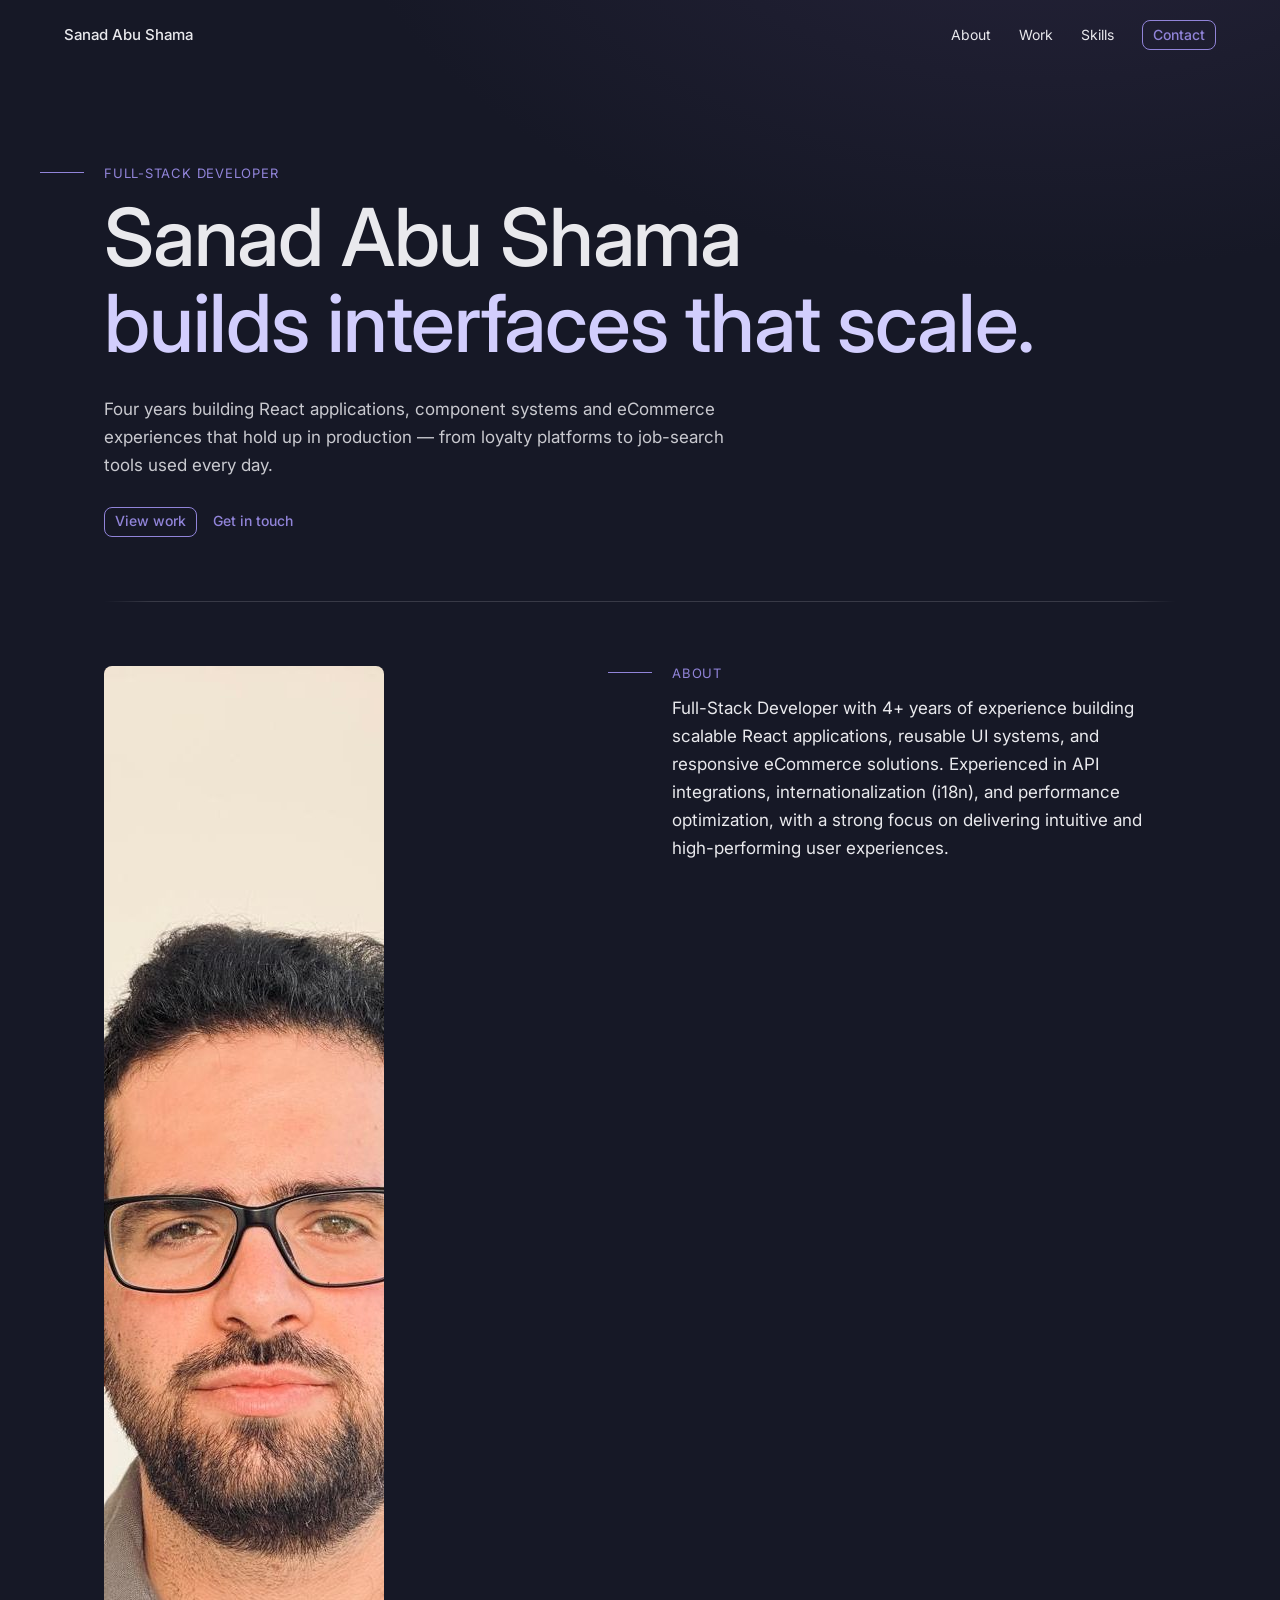
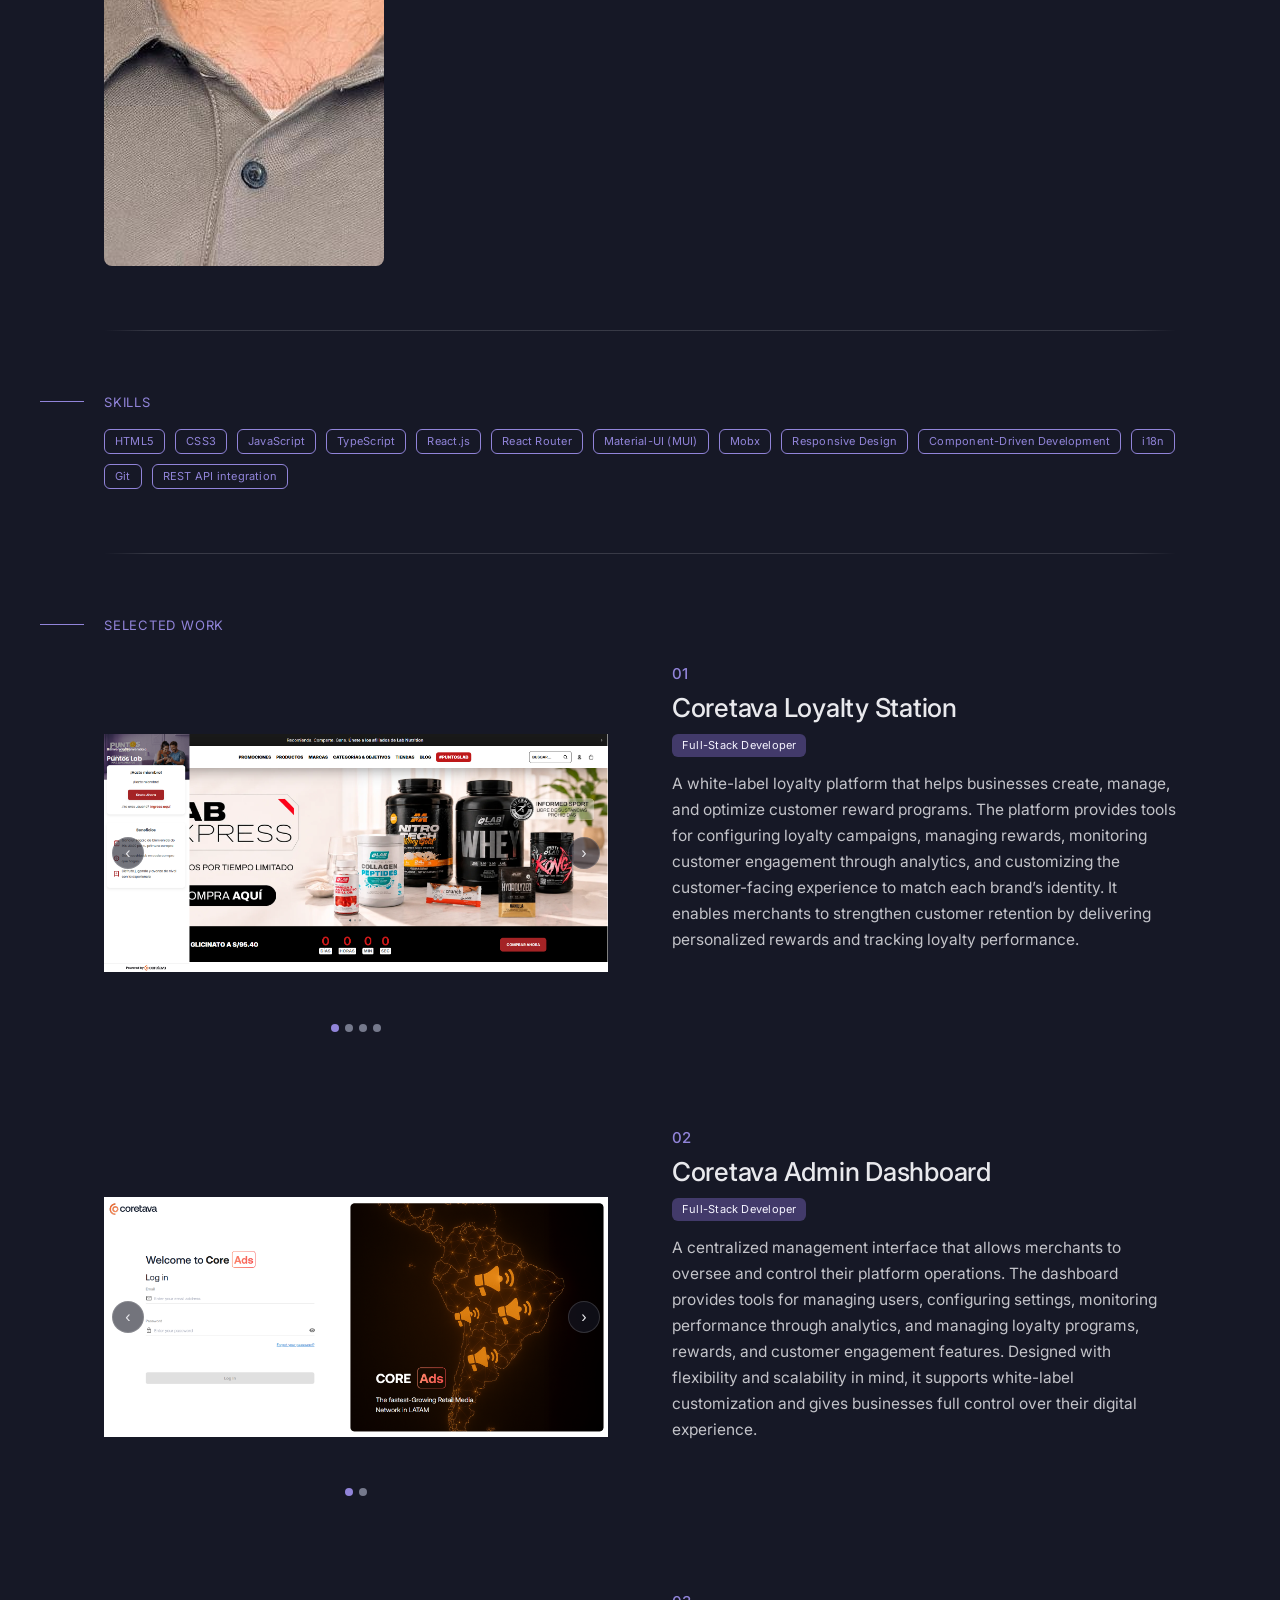
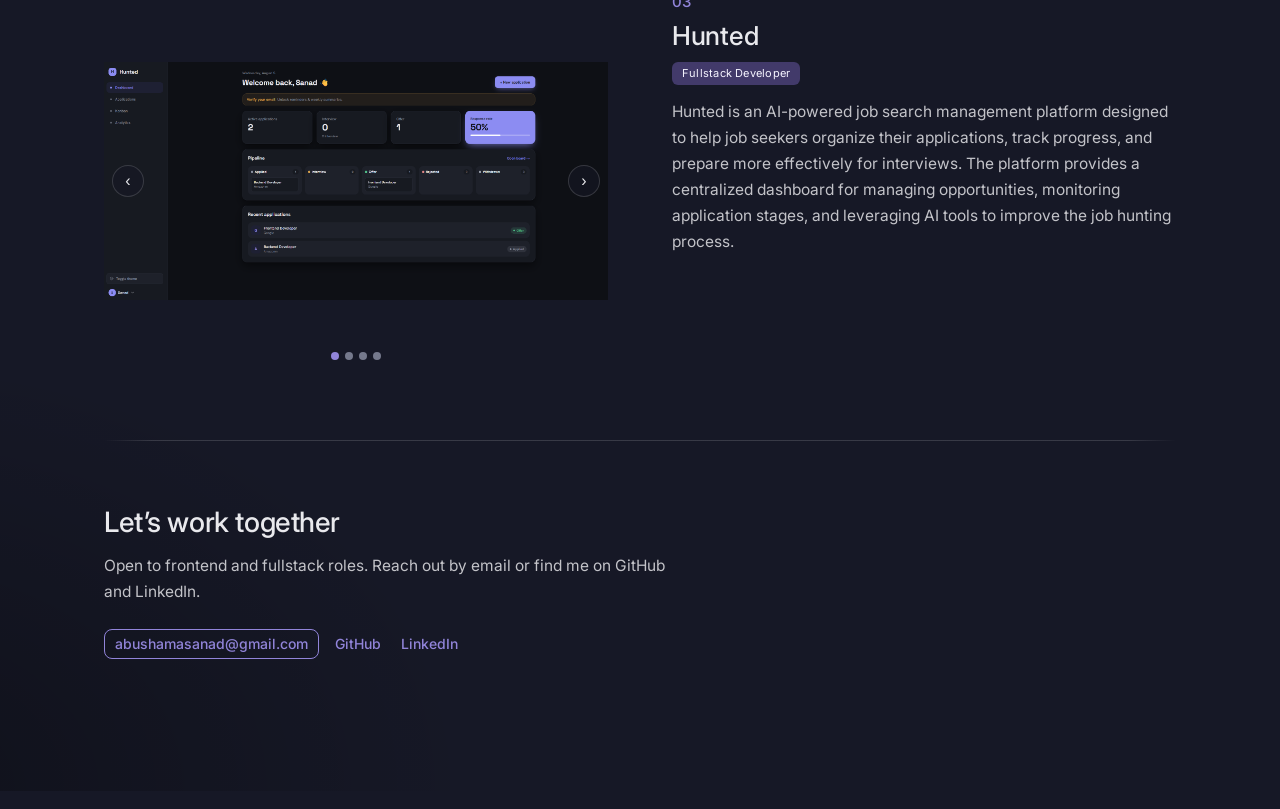
==== index.html @ 05f9d3cb "Enable large image previews and add square profile crop Google defaults to a standard-size preview, " ====
<!DOCTYPE html>
<html lang="en">
  <head>
    <title>Sanad Abu Shama — Full-Stack Developer</title>
    <meta charset="utf-8" />
    <meta name="viewport" content="width=device-width, initial-scale=1" />
    <meta
      name="description"
      content="Sanad Abu Shama — Full-Stack Developer with 4+ years of experience building scalable React applications, reusable UI systems, and responsive eCommerce solutions. Based in Palestine."
    />
    <meta name="author" content="Sanad Abu Shama" />
    <meta name="robots" content="index, follow, max-image-preview:large, max-snippet:-1, max-video-preview:-1" />
    <meta name="theme-color" content="#161826" />
    <link rel="canonical" href="https://sanadabushama.github.io/" />
    <meta name="google-site-verification" content="OP6Y0lSsmVgurVtadKnDrPSRltO2CE2YJ9xKy0Z1G7o" />

    <!-- Open Graph -->
    <meta property="og:type" content="profile" />
    <meta property="og:title" content="Sanad Abu Shama — Full-Stack Developer" />
    <meta
      property="og:description"
      content="Full-Stack Developer with 4+ years of experience building scalable React applications, reusable UI systems, and responsive eCommerce solutions."
    />
    <meta property="og:url" content="https://sanadabushama.github.io/" />
    <meta property="og:site_name" content="Sanad Abu Shama" />
    <meta property="og:image" content="https://sanadabushama.github.io/images/profileImage.jpeg" />
    <meta property="og:image:alt" content="Portrait of Sanad Abu Shama" />
    <meta property="og:locale" content="en_US" />
    <meta property="profile:first_name" content="Sanad" />
    <meta property="profile:last_name" content="Abu Shama" />

    <!-- Twitter -->
    <meta name="twitter:card" content="summary" />
    <meta name="twitter:title" content="Sanad Abu Shama — Full-Stack Developer" />
    <meta
      name="twitter:description"
      content="Full-Stack Developer with 4+ years of experience building scalable React applications, reusable UI systems, and responsive eCommerce solutions."
    />
    <meta name="twitter:image" content="https://sanadabushama.github.io/images/profileImage-square.jpg" />

    <!-- Structured data -->
    <script type="application/ld+json">
      {
        "@context": "https://schema.org",
        "@graph": [
          {
            "@type": "ProfilePage",
            "@id": "https://sanadabushama.github.io/#profilepage",
            "url": "https://sanadabushama.github.io/",
            "name": "Sanad Abu Shama — Full-Stack Developer",
            "mainEntity": { "@id": "https://sanadabushama.github.io/#person" },
            "about": { "@id": "https://sanadabushama.github.io/#person" },
            "inLanguage": "en"
          },
          {
            "@type": "WebSite",
            "@id": "https://sanadabushama.github.io/#website",
            "url": "https://sanadabushama.github.io/",
            "name": "Sanad Abu Shama",
            "publisher": { "@id": "https://sanadabushama.github.io/#person" },
            "inLanguage": "en"
          },
          {
            "@type": "Person",
            "@id": "https://sanadabushama.github.io/#person",
            "name": "Sanad Abu Shama",
            "alternateName": [
              "Sanad AbuShama",
              "Sanad Abu-Shama",
              "سند أبو شامة"
            ],
            "givenName": "Sanad",
            "familyName": "Abu Shama",
            "jobTitle": "Full-Stack Developer",
            "description": "Full-Stack Developer with 4+ years of experience building scalable React applications, reusable UI systems, and responsive eCommerce solutions.",
            "url": "https://sanadabushama.github.io/",
            "mainEntityOfPage": { "@id": "https://sanadabushama.github.io/#profilepage" },
            "image": {
              "@type": "ImageObject",
              "url": "https://sanadabushama.github.io/images/profileImage-square.jpg",
              "width": 1200,
              "height": 1200,
              "caption": "Sanad Abu Shama, Full-Stack Developer"
            },
            "email": "mailto:abushamasanad@gmail.com",
            "address": {
              "@type": "PostalAddress",
              "addressLocality": "Salfit",
              "addressCountry": "PS"
            },
            "worksFor": {
              "@type": "Organization",
              "name": "Coretava"
            },
            "alumniOf": {
              "@type": "CollegeOrUniversity",
              "name": "Birzeit University",
              "sameAs": "https://www.birzeit.edu/"
            },
            "knowsAbout": [
              "React.js",
              "TypeScript",
              "JavaScript",
              "Front-End Development",
              "Responsive Design"
            ],
            "sameAs": [
              "https://github.com/SanadAbuShama",
              "https://www.linkedin.com/in/sanad-abu-shama"
            ]
          }
        ]
      }
    </script>

    <link rel="icon" href="images/favicon.ico" />
    <link rel="apple-touch-icon" href="images/apple-touch-icon.png" />
    <link rel="stylesheet" href="assets/css/nocturne.css" />
  </head>
  <body>
    <a class="skip-link" href="#main">Skip to content</a>

    <nav class="nav">
      <span class="nav-brand">Sanad Abu Shama</span>
      <div class="nav-links">
        <a href="#about">About</a>
        <a href="#work">Work</a>
        <a href="#skills">Skills</a>
        <a href="#contact" class="btn btn-primary">Contact</a>
      </div>
    </nav>

    <div class="shell" id="main">

      <!-- Hero -->
      <section class="hero">
        <span class="kicker">Full-Stack Developer</span>
        <h1 class="hero-title">
          <span>Sanad Abu Shama</span>
          <span class="accent">builds interfaces that scale.</span>
        </h1>
        <p class="hero-lead">
          Four years building React applications, component systems and eCommerce
          experiences that hold up in production &mdash; from loyalty platforms to
          job-search tools used every day.
        </p>
        <div class="actions">
          <a href="#work" class="btn btn-primary">View work</a>
          <a href="#contact" class="btn btn-ghost">Get in touch</a>
        </div>
      </section>

      <hr class="rule" />

      <!-- About -->
      <section id="about" class="about">
        <figure class="about-photo lighten">
          <img src="images/profileImage-square.jpg" width="1200" height="1200" alt="Sanad Abu Shama, Full-Stack Developer" data-placeholder="Portrait coming soon" />
        </figure>
        <div>
          <span class="kicker">About</span>
          <p class="about-body">
            Full-Stack Developer with 4+ years of experience building scalable React
            applications, reusable UI systems, and responsive eCommerce solutions.
            Experienced in API integrations, internationalization (i18n), and
            performance optimization, with a strong focus on delivering intuitive and
            high-performing user experiences.
          </p>
        </div>
      </section>

      <hr class="rule" />

      <!-- Skills -->
      <section id="skills" class="skills">
        <span class="kicker">Skills</span>
        <div class="skill-list">
          <span class="tag tag-outline">HTML5</span>
          <span class="tag tag-outline">CSS3</span>
          <span class="tag tag-outline">JavaScript</span>
          <span class="tag tag-outline">TypeScript</span>
          <span class="tag tag-outline">React.js</span>
          <span class="tag tag-outline">React Router</span>
          <span class="tag tag-outline">Material-UI (MUI)</span>
          <span class="tag tag-outline">Mobx</span>
          <span class="tag tag-outline">Responsive Design</span>
          <span class="tag tag-outline">Component-Driven Development</span>
          <span class="tag tag-outline">i18n</span>
          <span class="tag tag-outline">Git</span>
          <span class="tag tag-outline">REST API integration</span>
        </div>
      </section>

      <hr class="rule" />

      <!-- Selected work -->
      <section id="work" class="work">
        <span class="kicker">Selected work</span>

        <!-- 01 -->
        <article class="project" data-slideshow>
          <div>
            <div class="slides lighten">
              <div class="slide" data-slide data-active>
                <img src="images/work/loyalty-station-1.png" alt="Coretava Loyalty Station screenshot 1" data-placeholder="Screenshot coming soon" />
              </div>
              <div class="slide" data-slide>
                <img src="images/work/loyalty-station-2.png" alt="Coretava Loyalty Station screenshot 2" data-placeholder="Screenshot coming soon" />
              </div>
              <div class="slide" data-slide>
                <img src="images/work/loyalty-station-3.png" alt="Coretava Loyalty Station screenshot 3" data-placeholder="Screenshot coming soon" />
              </div>
              <div class="slide" data-slide>
                <img src="images/work/loyalty-station-4.png" alt="Coretava Loyalty Station screenshot 4" data-placeholder="Screenshot coming soon" />
              </div>
              <button type="button" class="slide-nav slide-prev" data-prev aria-label="Previous screenshot">&lsaquo;</button>
              <button type="button" class="slide-nav slide-next" data-next aria-label="Next screenshot">&rsaquo;</button>
              <div class="slide-dots">
                <button type="button" class="slide-dot" data-dot data-active aria-label="Screenshot 1"></button>
                <button type="button" class="slide-dot" data-dot aria-label="Screenshot 2"></button>
                <button type="button" class="slide-dot" data-dot aria-label="Screenshot 3"></button>
                <button type="button" class="slide-dot" data-dot aria-label="Screenshot 4"></button>
              </div>
            </div>
            <div class="slide-captions">
              <p class="slide-caption" data-caption data-active></p>
              <p class="slide-caption" data-caption></p>
              <p class="slide-caption" data-caption></p>
              <p class="slide-caption" data-caption></p>
            </div>
          </div>
          <div>
            <p class="project-number">01</p>
            <h2 class="project-title">Coretava Loyalty Station</h2>
            <span class="tag tag-accent project-role">Full-Stack Developer</span>
            <p class="project-body">
              A white-label loyalty platform that helps businesses create, manage, and
              optimize customer reward programs. The platform provides tools for
              configuring loyalty campaigns, managing rewards, monitoring customer
              engagement through analytics, and customizing the customer-facing
              experience to match each brand&rsquo;s identity. It enables merchants to
              strengthen customer retention by delivering personalized rewards and
              tracking loyalty performance.
            </p>
          </div>
        </article>

        <!-- 02 -->
        <article class="project" data-slideshow>
          <div>
            <div class="slides lighten">
              <div class="slide" data-slide data-active>
                <img src="images/work/admin-dashboard-1.png" alt="Coretava Admin Dashboard screenshot 1" data-placeholder="Screenshot coming soon" />
              </div>
              <div class="slide" data-slide>
                <img src="images/work/admin-dashboard-2.png" alt="Coretava Admin Dashboard screenshot 2" data-placeholder="Screenshot coming soon" />
              </div>
              <button type="button" class="slide-nav slide-prev" data-prev aria-label="Previous screenshot">&lsaquo;</button>
              <button type="button" class="slide-nav slide-next" data-next aria-label="Next screenshot">&rsaquo;</button>
              <div class="slide-dots">
                <button type="button" class="slide-dot" data-dot data-active aria-label="Screenshot 1"></button>
                <button type="button" class="slide-dot" data-dot aria-label="Screenshot 2"></button>
              </div>
            </div>
            <div class="slide-captions">
              <p class="slide-caption" data-caption data-active></p>
              <p class="slide-caption" data-caption></p>
            </div>
          </div>
          <div>
            <p class="project-number">02</p>
            <h2 class="project-title">Coretava Admin Dashboard</h2>
            <span class="tag tag-accent project-role">Full-Stack Developer</span>
            <p class="project-body">
              A centralized management interface that allows merchants to oversee and
              control their platform operations. The dashboard provides tools for
              managing users, configuring settings, monitoring performance through
              analytics, and managing loyalty programs, rewards, and customer engagement
              features. Designed with flexibility and scalability in mind, it supports
              white-label customization and gives businesses full control over their
              digital experience.
            </p>
          </div>
        </article>

        <!-- 03 -->
        <article class="project" data-slideshow>
          <div>
            <div class="slides lighten">
              <div class="slide" data-slide data-active>
                <img src="images/work/hunted-1.png" alt="Hunted screenshot 1" data-placeholder="Screenshot coming soon" />
              </div>
              <div class="slide" data-slide>
                <img src="images/work/hunted-2.png" alt="Hunted screenshot 2" data-placeholder="Screenshot coming soon" />
              </div>
              <div class="slide" data-slide>
                <img src="images/work/hunted-3.png" alt="Hunted screenshot 3" data-placeholder="Screenshot coming soon" />
              </div>
              <div class="slide" data-slide>
                <img src="images/work/hunted-4.png" alt="Hunted screenshot 4" data-placeholder="Screenshot coming soon" />
              </div>
              <button type="button" class="slide-nav slide-prev" data-prev aria-label="Previous screenshot">&lsaquo;</button>
              <button type="button" class="slide-nav slide-next" data-next aria-label="Next screenshot">&rsaquo;</button>
              <div class="slide-dots">
                <button type="button" class="slide-dot" data-dot data-active aria-label="Screenshot 1"></button>
                <button type="button" class="slide-dot" data-dot aria-label="Screenshot 2"></button>
                <button type="button" class="slide-dot" data-dot aria-label="Screenshot 3"></button>
                <button type="button" class="slide-dot" data-dot aria-label="Screenshot 4"></button>
              </div>
            </div>
            <div class="slide-captions">
              <p class="slide-caption" data-caption data-active></p>
              <p class="slide-caption" data-caption></p>
              <p class="slide-caption" data-caption></p>
              <p class="slide-caption" data-caption></p>
            </div>
          </div>
          <div>
            <p class="project-number">03</p>
            <h2 class="project-title">Hunted</h2>
            <span class="tag tag-accent project-role">Fullstack Developer</span>
            <p class="project-body">
              Hunted is an AI-powered job search management platform designed to help job
              seekers organize their applications, track progress, and prepare more
              effectively for interviews. The platform provides a centralized dashboard
              for managing opportunities, monitoring application stages, and leveraging
              AI tools to improve the job hunting process.
            </p>
          </div>
        </article>
      </section>

      <hr class="rule" />

      <!-- Contact -->
      <section id="contact" class="contact">
        <h2>Let&rsquo;s work together</h2>
        <p class="contact-lead">
          Open to frontend and fullstack roles. Reach out by email or find me on GitHub
          and LinkedIn.
        </p>
        <div class="actions">
          <a href="mailto:abushamasanad@gmail.com" class="btn btn-primary">abushamasanad@gmail.com</a>
          <a href="https://github.com/SanadAbuShama" target="_blank" rel="me noopener" class="btn btn-ghost">GitHub</a>
          <a href="https://www.linkedin.com/in/sanad-abu-shama" target="_blank" rel="me noopener" class="btn btn-ghost">LinkedIn</a>
        </div>
      </section>

      <footer class="site-footer">&copy; 2026 Sanad Abu Shama.</footer>
    </div>

    <!-- Expanded screenshot viewer. Populated on demand by portfolio.js. -->
    <dialog class="lightbox" id="lightbox" aria-label="Expanded screenshot">
      <button type="button" class="lightbox-close" data-lightbox-close aria-label="Close">&times;</button>
      <div class="lightbox-stage">
        <button type="button" class="lightbox-nav lightbox-prev" data-lightbox-prev aria-label="Previous screenshot">&lsaquo;</button>
        <img class="lightbox-img" data-lightbox-img alt="" />
        <button type="button" class="lightbox-nav lightbox-next" data-lightbox-next aria-label="Next screenshot">&rsaquo;</button>
      </div>
      <p class="lightbox-caption" data-lightbox-caption></p>
    </dialog>

    <script src="assets/js/portfolio.js"></script>
  </body>
</html>
---- assets/css/nocturne.css ----
/* ==========================================================================
   Nocturne — design tokens + components for the portfolio page.
   Source of truth: design_handoff_portfolio/styles-reference.css
   ========================================================================== */

@import url('https://fonts.googleapis.com/css2?family=Inter:wght@400;500;600;700&display=swap');

:root {
  --color-bg: #161826;
  --color-surface: #232532;
  --color-text: #e9e9ed;
  --color-accent: #9184d9;
  --color-divider: color-mix(in srgb, #e9e9ed 16%, transparent);

  --color-neutral-100: #f3f5fe;
  --color-neutral-200: #e4e7f5;
  --color-neutral-300: #cfd3e5;
  --color-neutral-400: #b2b6ca;
  --color-neutral-500: #9397ab;
  --color-neutral-600: #75798c;
  --color-neutral-700: #595d6c;
  --color-neutral-800: #3f424d;
  --color-neutral-900: #292b31;

  --color-accent-100: #f5f4ff;
  --color-accent-200: #e7e5fe;
  --color-accent-300: #d2cefd;
  --color-accent-400: #b5abfc;
  --color-accent-500: #968ae0;
  --color-accent-600: #796cbf;
  --color-accent-700: #5d5294;
  --color-accent-800: #423a6a;
  --color-accent-900: #2b2741;

  --font-heading: "Inter", system-ui, sans-serif;
  --font-heading-weight: 500;
  --font-body: "Inter", system-ui, sans-serif;

  --space-1: 2.8px;
  --space-2: 5.6px;
  --space-3: 8.4px;
  --space-4: 11.2px;
  --space-6: 16.8px;
  --space-8: 22.4px;

  --radius-sm: 4px;
  --radius-md: 8px;
  --radius-lg: 14px;
}

/* — base — */
*, *::before, *::after { box-sizing: border-box; }

html { scroll-behavior: smooth; }

body {
  margin: 0;
  font-family: var(--font-body);
  font-size: 15px;
  line-height: 1.55;
  font-weight: 400;
  color: var(--color-text);
  /* Full-bleed ground: accent glow top-right, dark falloff bottom-left,
     fixed to the page rather than the viewport. */
  background:
    radial-gradient(1200px 720px at 82% -160px,
      color-mix(in srgb, var(--color-accent-900) 75%, transparent), transparent 60%),
    radial-gradient(1100px 800px at -10% 100%,
      color-mix(in srgb, black 30%, transparent), transparent 55%),
    var(--color-bg);
  background-repeat: no-repeat;
  min-height: 100vh;
  -webkit-font-smoothing: antialiased;
}

h1, h2, h3, h4, h5, h6 {
  font-family: var(--font-heading);
  font-weight: var(--font-heading-weight);
  line-height: 1.12;
  letter-spacing: -0.015em;
  margin: 0 0 var(--space-2);
}

p { margin: 0 0 var(--space-3); }
img { display: block; max-width: 100%; }
figure { margin: 0; }

a { color: var(--color-accent-300); text-decoration: none; text-underline-offset: 3px; }
a:hover { color: var(--color-accent); }

:focus { outline: none; }
:focus-visible { outline: 2px solid var(--color-accent); outline-offset: 2px; }
::selection { background: color-mix(in srgb, var(--color-accent) 30%, transparent); }

/* Dark photo backgrounds dissolve into the page ground. */
.lighten { mix-blend-mode: lighten; background-color: transparent; }

/* — rule — freestanding rules fade to transparent over 48px at each end. */
.rule {
  height: 1px;
  border: 0;
  margin: 0;
  background: linear-gradient(to right,
    transparent, var(--color-divider) 48px,
    var(--color-divider) calc(100% - 48px), transparent);
}

/* — buttons — outlined, never solid-filled. */
.btn {
  display: inline-flex; align-items: center; justify-content: center; gap: 6px;
  cursor: pointer; text-decoration: none;
  font-family: var(--font-heading); font-weight: var(--font-heading-weight);
  font-size: 14px; line-height: 1.2;
  color: var(--color-text);
  background: transparent;
  border: 1px solid transparent;
  padding: var(--space-2) calc(var(--space-3) * 1.2);
  border-radius: var(--radius-md);
  transition: background-color 0.15s ease, color 0.15s ease;
}
.btn-primary { color: var(--color-accent); border-color: var(--color-accent); }
.btn-primary:hover { color: var(--color-accent); background: color-mix(in srgb, var(--color-accent) 12%, transparent); }
.btn-primary:active { background: color-mix(in srgb, var(--color-accent) 22%, transparent); }
.btn-ghost { color: var(--color-accent); padding-inline: var(--space-1); }
.btn-ghost:hover { color: var(--color-accent); background: color-mix(in srgb, var(--color-accent) 10%, transparent); }
.btn-ghost:active { background: color-mix(in srgb, var(--color-accent) 18%, transparent); }

/* — tags — */
.tag {
  display: inline-flex; align-items: center;
  font-size: 11px; letter-spacing: 0.02em;
  padding: 3px 10px;
  border-radius: calc(var(--radius-md) * 0.75);
}
.tag-accent { background: var(--color-accent-800); color: var(--color-accent-100); }
.tag-outline { border: 1px solid var(--color-accent); color: var(--color-accent); }

/* ==========================================================================
   Page
   ========================================================================== */

.skip-link {
  position: absolute; left: -9999px; top: 0;
  padding: var(--space-3) var(--space-4);
  background: var(--color-surface); color: var(--color-text);
  border-radius: var(--radius-md); z-index: 10;
}
.skip-link:focus { left: var(--space-4); top: var(--space-4); }

/* — nav — */
.nav {
  display: flex; align-items: center; justify-content: space-between;
  flex-wrap: wrap; gap: 12px;
  padding: 20px clamp(20px, 5vw, 72px);
}
.nav-brand {
  font-family: var(--font-heading); font-weight: var(--font-heading-weight);
  font-size: 15px;
}
.nav-links { display: flex; gap: 28px; align-items: center; flex-wrap: wrap; }
.nav a:not(.btn) { color: var(--color-text); font-size: 14px; }
.nav a:not(.btn):hover { color: var(--color-accent); }

.shell {
  max-width: 1200px;
  margin: 0 auto;
  padding: 0 clamp(20px, 5vw, 72px);
}

/* — kicker — small uppercase accent label with a hanging dash. */
.kicker {
  position: relative; display: block;
  font-size: 13px; line-height: 14px;
  letter-spacing: 0.06em; text-transform: uppercase;
  color: var(--color-accent);
  margin: 0 0 14px;
}
.kicker::before {
  content: ''; position: absolute;
  left: -64px; top: 6px;
  width: 44px; height: 1px;
  background: var(--color-accent);
}
/* The dash hangs outside the content column — only room for it at wide widths. */
@media (max-width: 1279px) {
  .kicker::before { display: none; }
}

/* — hero — */
.hero { padding: 96px 0 64px; }
.hero-title {
  font-size: clamp(44px, 6.4vw, 80px);
  line-height: 1.08;
  letter-spacing: -0.015em;
  margin: 0;
}
.hero-title span { display: block; }
.hero-title .accent { color: var(--color-accent-300); }
.hero-lead {
  font-size: 17px; line-height: 28px;
  max-width: 58ch;
  margin: 28px 0 0;
  color: color-mix(in srgb, var(--color-text) 85%, transparent);
}
.actions { display: flex; gap: 12px; flex-wrap: wrap; margin-top: 28px; }

/* — about — */
.about {
  padding: 64px 0;
  display: grid;
  grid-template-columns: repeat(auto-fit, minmax(220px, 1fr));
  gap: clamp(24px, 5vw, 72px);
  align-items: start;
}
.about-photo { max-width: 280px; }
.about-photo img {
  width: 100%; aspect-ratio: 1 / 1; object-fit: cover;
  border-radius: var(--radius-md);
}
.about-body {
  font-size: 17px; line-height: 28px;
  max-width: 62ch; margin: 0;
  color: var(--color-text);
}

/* — skills — */
.skills { padding: 64px 0; }
.skills .kicker { margin-bottom: 20px; }
.skill-list { display: flex; flex-wrap: wrap; gap: 10px; }

/* — work — */
.work { padding: 64px 0 32px; }
.work .kicker { margin-bottom: 32px; }

.project {
  display: grid;
  grid-template-columns: repeat(auto-fit, minmax(280px, 1fr));
  gap: clamp(24px, 5vw, 72px);
  align-items: start;
  padding-bottom: 56px;
}
.project:last-child { padding-bottom: 8px; }

.project-number {
  font-family: var(--font-heading); font-weight: var(--font-heading-weight);
  font-size: 15px; line-height: 20px;
  color: var(--color-accent);
  margin: 0 0 8px;
}
.project-title {
  font-size: 26px; line-height: 32px;
  letter-spacing: -0.01em;
  margin: 0;
}
.project-role { margin: 10px 0 0; }
.project-body {
  font-size: 15.5px; line-height: 26px;
  margin: 14px 0 0; max-width: 56ch;
  color: color-mix(in srgb, var(--color-text) 82%, transparent);
}

/* — slideshow — */
.slides {
  position: relative;
  width: 100%;
  aspect-ratio: 4 / 3;
  border-radius: var(--radius-md);
  overflow: hidden;
  /* Horizontal drags are ours; vertical ones stay with the page scroller. */
  touch-action: pan-y;
}
.slides[data-dragging] { cursor: grabbing; }
/* The incoming neighbour is revealed for the length of a drag only. */
.slide[data-dragging] { visibility: visible; }
.slide img { user-select: none; -webkit-user-drag: none; }
/* Slides stack and translate horizontally. The incoming slide enters from the
   side it was travelling from and the outgoing one leaves the opposite way, so
   wrapping past the last slide still reads as a single step forward.
   JS drives the transform; these are the resting states. */
.slide {
  position: absolute; inset: 0;
  visibility: hidden;
  transform: translateX(100%);
  transition: transform 0.45s cubic-bezier(0.4, 0, 0.2, 1);
}
/* [data-active] is the slide in view; [data-leaving] is mid-exit. */
.slide[data-active], .slide[data-leaving] { visibility: visible; }
.slide[data-active] { transform: translateX(0); z-index: 1; }
.slide img { width: 100%; height: 100%; object-fit: contain; }

/* Shown in place of a screenshot that hasn't been added yet. */
.slide-placeholder {
  display: grid; place-items: center;
  width: 100%; height: 100%;
  padding: var(--space-6);
  text-align: center;
  font-size: 13px;
  color: color-mix(in srgb, var(--color-text) 45%, transparent);
  background: var(--color-surface);
  border: 1px dashed var(--color-divider);
  border-radius: var(--radius-md);
}

.slide-nav {
  position: absolute; top: 50%; transform: translateY(-50%);
  width: 32px; height: 32px;
  display: grid; place-items: center;
  border-radius: 50%;
  border: 1px solid var(--color-divider);
  background: color-mix(in srgb, var(--color-bg) 60%, transparent);
  color: var(--color-text);
  font-size: 16px; line-height: 1;
  cursor: pointer; z-index: 2;
}
.slide-nav:hover { background: color-mix(in srgb, var(--color-bg) 85%, transparent); }
.slide-prev { left: 8px; }
.slide-next { right: 8px; }

.slide-dots {
  position: absolute; bottom: 10px; left: 0; right: 0;
  display: flex; justify-content: center; gap: 6px;
  z-index: 2;
}
.slide-dot {
  width: 8px; height: 8px; padding: 0;
  border-radius: 50%; border: none;
  background: var(--color-neutral-600);
  cursor: pointer;
}
.slide-dot[data-active] { background: var(--color-accent); }

.slide-captions { margin-top: 10px; min-height: 20px; }
.slide-caption {
  margin: 0;
  font-size: 13.5px; line-height: 20px;
  font-style: italic;
  color: color-mix(in srgb, var(--color-text) 55%, transparent);
  display: none;
}
.slide-caption[data-active] { display: block; }

/* — lightbox —
   Screenshots are small in the 4:3 frame; clicking one expands it full-size
   over the page. Native <dialog> carries the focus trap, Esc-to-close and
   backdrop for free. */
.slide img[data-expandable] { cursor: zoom-in; }

.lightbox {
  width: 100vw; height: 100dvh;
  max-width: 100vw; max-height: 100dvh;
  margin: 0; padding: clamp(16px, 4vw, 48px);
  border: 0; background: transparent;
  color: var(--color-text);
  overflow: hidden;
}
.lightbox:not([open]) { display: none; }
.lightbox[open] {
  display: flex; flex-direction: column;
  align-items: center; justify-content: center;
  gap: var(--space-4);
}
.lightbox::backdrop {
  background: color-mix(in srgb, #0b0c14 88%, transparent);
  backdrop-filter: blur(3px);
}

.lightbox-stage {
  position: relative;
  display: flex; align-items: center; justify-content: center;
  gap: clamp(8px, 2vw, 20px);
  width: 100%; min-width: 0; min-height: 0;
}
.lightbox-img {
  /* min-width:0 lets a wide image shrink to leave room for the arrows —
     without it the intrinsic width wins and the next arrow is clipped. */
  flex: 0 1 auto; min-width: 0;
  max-width: 1400px;
  max-height: 82dvh;
  object-fit: contain;
  border-radius: var(--radius-md);
  animation: lightbox-in 0.22s cubic-bezier(0.2, 0.8, 0.25, 1);
}
@keyframes lightbox-in {
  from { opacity: 0; transform: scale(0.94); }
}

.lightbox-nav {
  flex: none;
  width: 44px; height: 44px;
  display: grid; place-items: center;
  border-radius: 50%;
  border: 1px solid var(--color-divider);
  background: color-mix(in srgb, var(--color-bg) 70%, transparent);
  color: var(--color-text);
  font-size: 20px; line-height: 1;
  cursor: pointer;
}
.lightbox-nav:hover { background: color-mix(in srgb, var(--color-bg) 90%, transparent); }
.lightbox-nav[hidden] { display: none; }

.lightbox-close {
  position: absolute; top: clamp(12px, 3vw, 28px); right: clamp(12px, 3vw, 28px);
  width: 40px; height: 40px;
  display: grid; place-items: center;
  border-radius: 50%;
  border: 1px solid var(--color-divider);
  background: color-mix(in srgb, var(--color-bg) 70%, transparent);
  color: var(--color-text);
  font-size: 22px; line-height: 1;
  cursor: pointer;
}
.lightbox-close:hover { background: color-mix(in srgb, var(--color-bg) 90%, transparent); }

.lightbox-caption {
  margin: 0; text-align: center;
  font-size: 13.5px; line-height: 20px; font-style: italic;
  color: color-mix(in srgb, var(--color-text) 55%, transparent);
}
.lightbox-caption:empty { display: none; }

/* On narrow screens side-by-side arrows squeeze the image into a strip, so they
   move on top of it — same treatment as the inline slideshow. */
@media (max-width: 700px) {
  .lightbox { padding: 12px; }
  .lightbox-stage { width: 100%; display: block; }
  .lightbox-img { width: 100%; max-height: 74dvh; }
  .lightbox-nav {
    position: absolute; top: 50%; transform: translateY(-50%);
    width: 38px; height: 38px; z-index: 2;
  }
  .lightbox-prev { left: 8px; }
  .lightbox-next { right: 8px; }
  .lightbox-close { top: 8px; right: 8px; width: 36px; height: 36px; }
  .lightbox-caption { padding: 0 8px; }
}

/* Body scroll is frozen behind the open dialog. */
.scroll-locked { overflow: hidden; }

/* — contact — */
.contact { padding: 64px 0 48px; }
.contact h2 { font-size: 28px; line-height: 34px; margin: 0; }
.contact-lead {
  font-size: 15.5px; line-height: 26px;
  margin: 14px 0 0; max-width: 58ch;
  color: color-mix(in srgb, var(--color-text) 82%, transparent);
}
.contact .actions { margin-top: 24px; }

/* — footer — */
.site-footer {
  padding: 32px 0;
  font-size: 13px; line-height: 20px;
  color: color-mix(in srgb, var(--color-text) 55%, transparent);
}

/* — scroll reveal —
   Only script adds .reveal, so without JS nothing is ever hidden. The lift is
   small: this is a settling-in, not an entrance. */
.reveal {
  opacity: 0;
  transform: translateY(18px);
  transition: opacity 0.6s ease, transform 0.6s cubic-bezier(0.2, 0.7, 0.3, 1);
  will-change: opacity, transform;
}
.reveal[data-revealed] {
  opacity: 1;
  transform: none;
}

@media (prefers-reduced-motion: reduce) {
  html { scroll-behavior: auto; }
  * {
    transition-duration: 0.01ms !important;
    animation-duration: 0.01ms !important;
  }
}
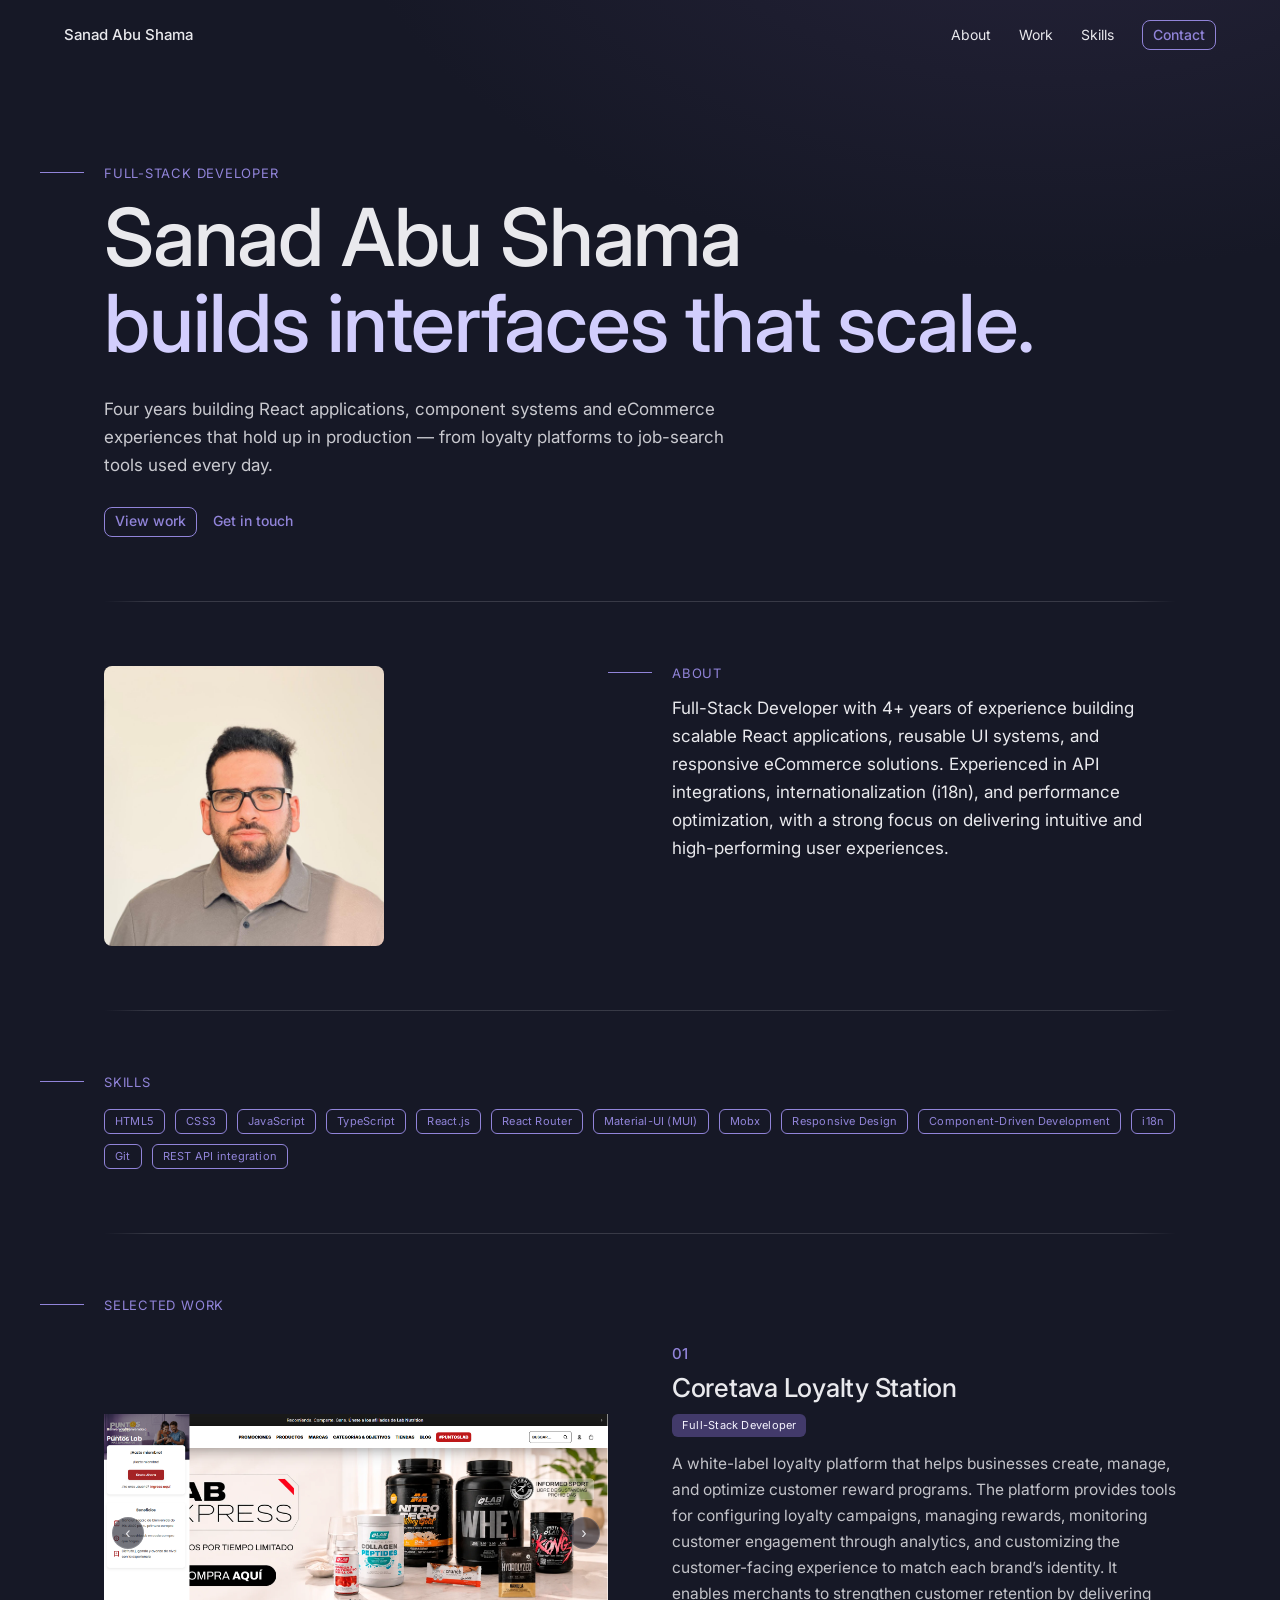
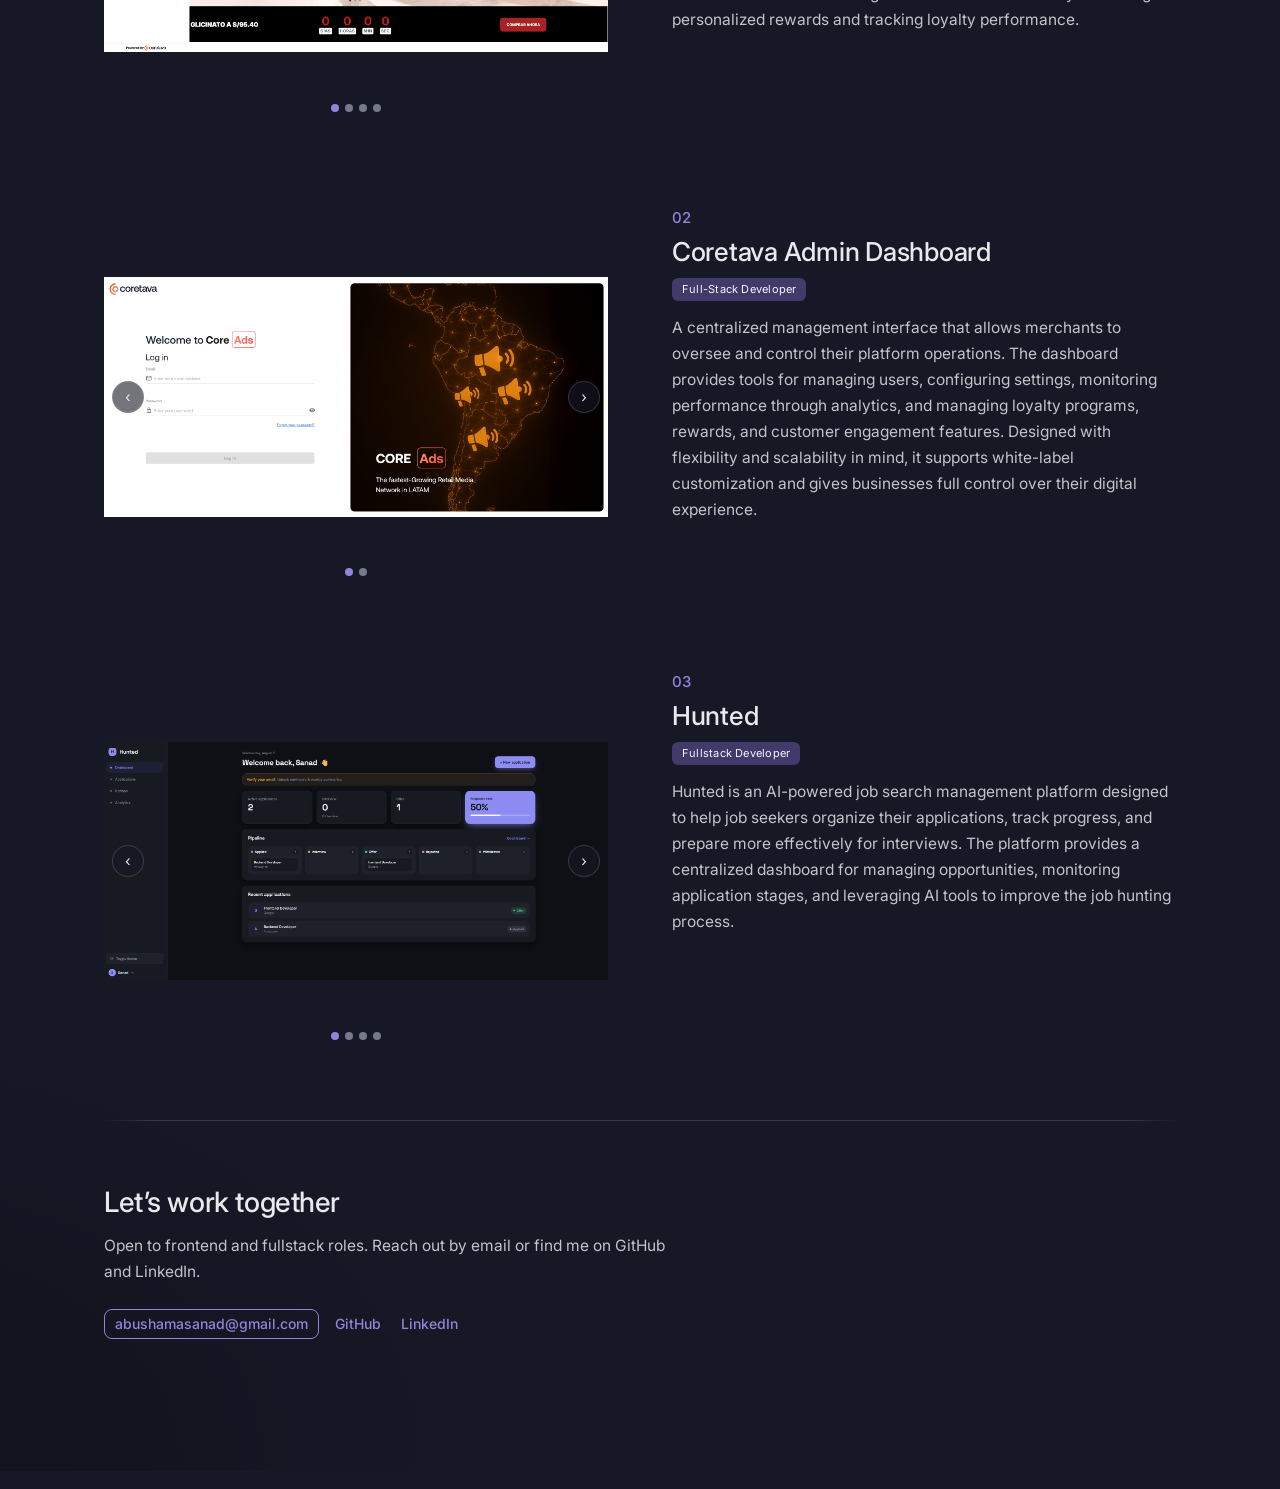
==== commit 74ef8393: "Point canonical/OG/sitemap URLs to custom domain abushamasanad.com Custom domain is now live on GitH" ====
--- a/index.html
+++ b/index.html
@@ -11,7 +11,7 @@
     <meta name="author" content="Sanad Abu Shama" />
     <meta name="robots" content="index, follow, max-image-preview:large, max-snippet:-1, max-video-preview:-1" />
     <meta name="theme-color" content="#161826" />
-    <link rel="canonical" href="https://sanadabushama.github.io/" />
+    <link rel="canonical" href="https://abushamasanad.com/" />
     <meta name="google-site-verification" content="OP6Y0lSsmVgurVtadKnDrPSRltO2CE2YJ9xKy0Z1G7o" />
 
     <!-- Open Graph -->
@@ -21,9 +21,9 @@
       property="og:description"
       content="Full-Stack Developer with 4+ years of experience building scalable React applications, reusable UI systems, and responsive eCommerce solutions."
     />
-    <meta property="og:url" content="https://sanadabushama.github.io/" />
+    <meta property="og:url" content="https://abushamasanad.com/" />
     <meta property="og:site_name" content="Sanad Abu Shama" />
-    <meta property="og:image" content="https://sanadabushama.github.io/images/profileImage.jpeg" />
+    <meta property="og:image" content="https://abushamasanad.com/images/profileImage.jpeg" />
     <meta property="og:image:alt" content="Portrait of Sanad Abu Shama" />
     <meta property="og:locale" content="en_US" />
     <meta property="profile:first_name" content="Sanad" />
@@ -36,7 +36,7 @@
       name="twitter:description"
       content="Full-Stack Developer with 4+ years of experience building scalable React applications, reusable UI systems, and responsive eCommerce solutions."
     />
-    <meta name="twitter:image" content="https://sanadabushama.github.io/images/profileImage-square.jpg" />
+    <meta name="twitter:image" content="https://abushamasanad.com/images/profileImage-square.jpg" />
 
     <!-- Structured data -->
     <script type="application/ld+json">
@@ -45,24 +45,24 @@
         "@graph": [
           {
             "@type": "ProfilePage",
-            "@id": "https://sanadabushama.github.io/#profilepage",
-            "url": "https://sanadabushama.github.io/",
+            "@id": "https://abushamasanad.com/#profilepage",
+            "url": "https://abushamasanad.com/",
             "name": "Sanad Abu Shama — Full-Stack Developer",
-            "mainEntity": { "@id": "https://sanadabushama.github.io/#person" },
-            "about": { "@id": "https://sanadabushama.github.io/#person" },
+            "mainEntity": { "@id": "https://abushamasanad.com/#person" },
+            "about": { "@id": "https://abushamasanad.com/#person" },
             "inLanguage": "en"
           },
           {
             "@type": "WebSite",
-            "@id": "https://sanadabushama.github.io/#website",
-            "url": "https://sanadabushama.github.io/",
+            "@id": "https://abushamasanad.com/#website",
+            "url": "https://abushamasanad.com/",
             "name": "Sanad Abu Shama",
-            "publisher": { "@id": "https://sanadabushama.github.io/#person" },
+            "publisher": { "@id": "https://abushamasanad.com/#person" },
             "inLanguage": "en"
           },
           {
             "@type": "Person",
-            "@id": "https://sanadabushama.github.io/#person",
+            "@id": "https://abushamasanad.com/#person",
             "name": "Sanad Abu Shama",
             "alternateName": [
               "Sanad AbuShama",
@@ -73,11 +73,11 @@
             "familyName": "Abu Shama",
             "jobTitle": "Full-Stack Developer",
             "description": "Full-Stack Developer with 4+ years of experience building scalable React applications, reusable UI systems, and responsive eCommerce solutions.",
-            "url": "https://sanadabushama.github.io/",
-            "mainEntityOfPage": { "@id": "https://sanadabushama.github.io/#profilepage" },
+            "url": "https://abushamasanad.com/",
+            "mainEntityOfPage": { "@id": "https://abushamasanad.com/#profilepage" },
             "image": {
               "@type": "ImageObject",
-              "url": "https://sanadabushama.github.io/images/profileImage-square.jpg",
+              "url": "https://abushamasanad.com/images/profileImage-square.jpg",
               "width": 1200,
               "height": 1200,
               "caption": "Sanad Abu Shama, Full-Stack Developer"
--- a/assets/css/nocturne.css
+++ b/assets/css/nocturne.css
@@ -214,7 +214,7 @@
 }
 .about-photo { max-width: 280px; }
 .about-photo img {
-  width: 100%; aspect-ratio: 1 / 1; object-fit: cover;
+  width: 100%; height: auto; aspect-ratio: 1 / 1; object-fit: cover;
   border-radius: var(--radius-md);
 }
 .about-body {
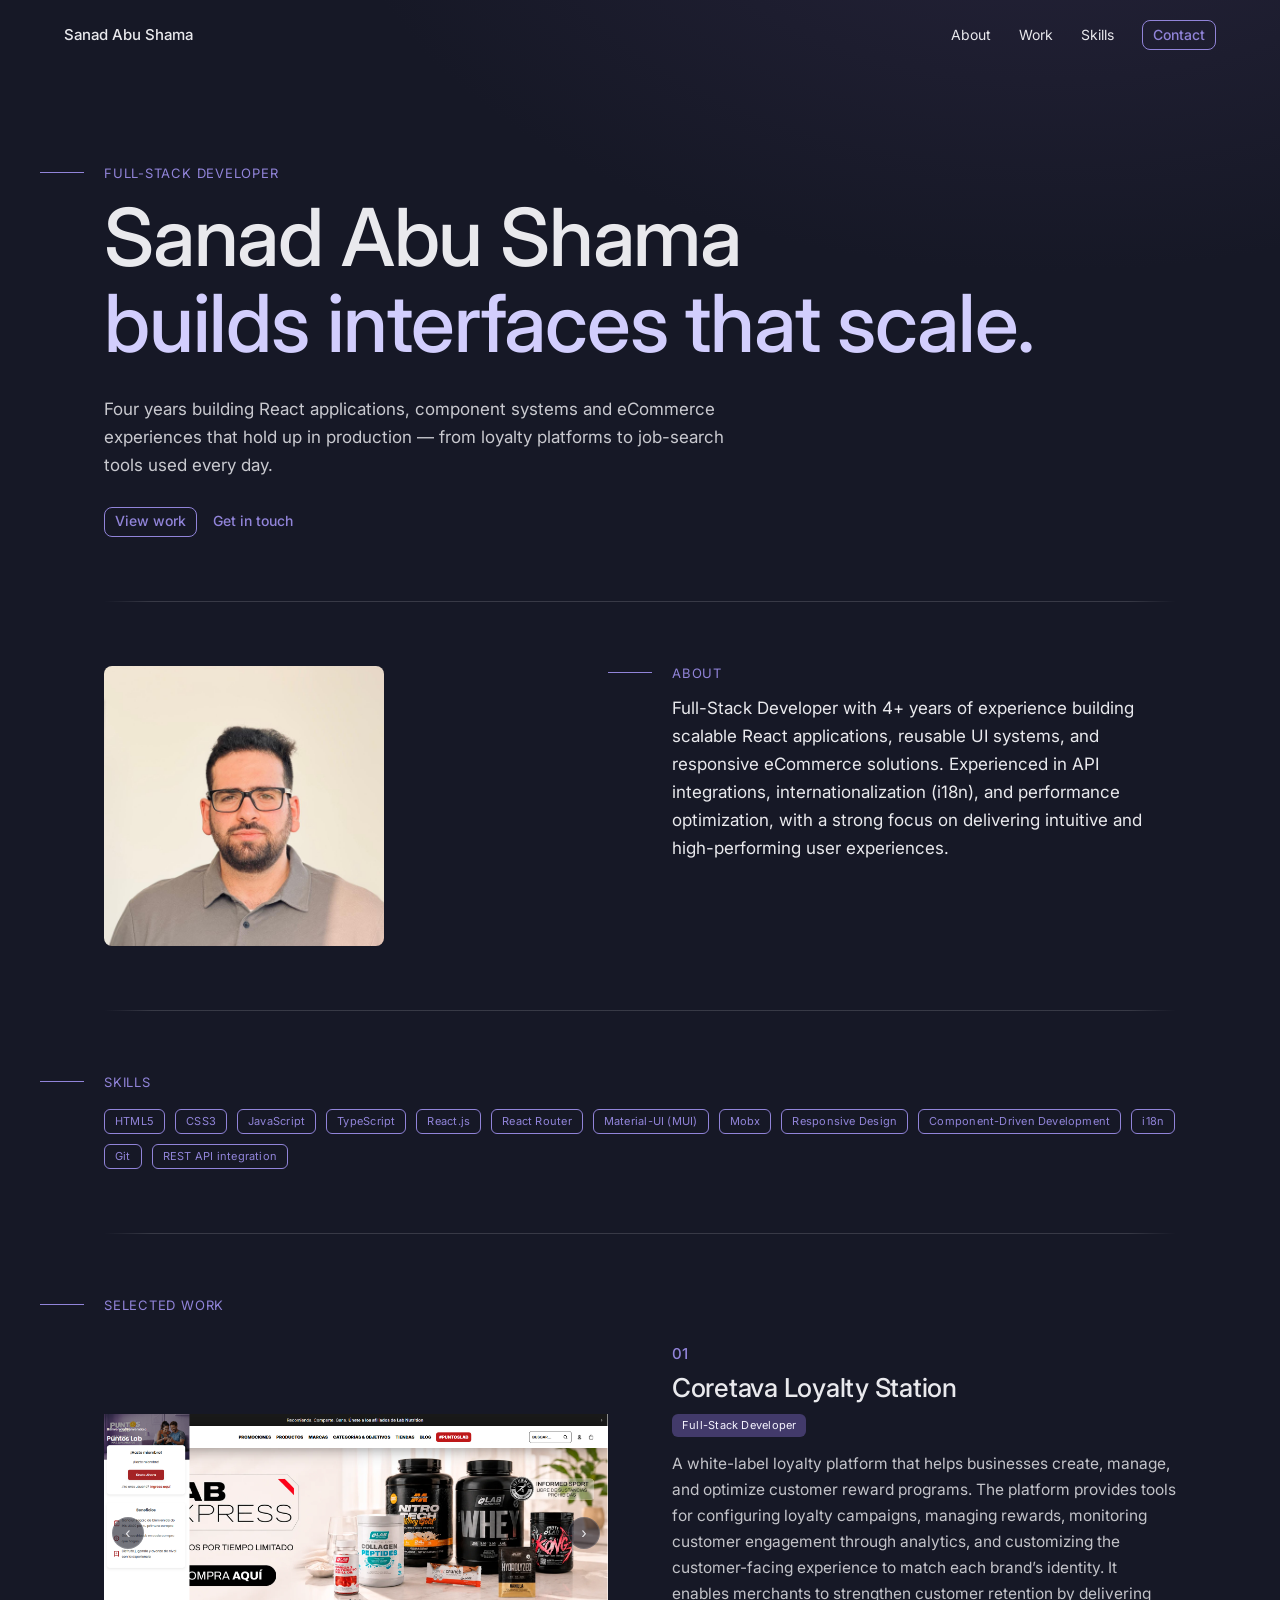
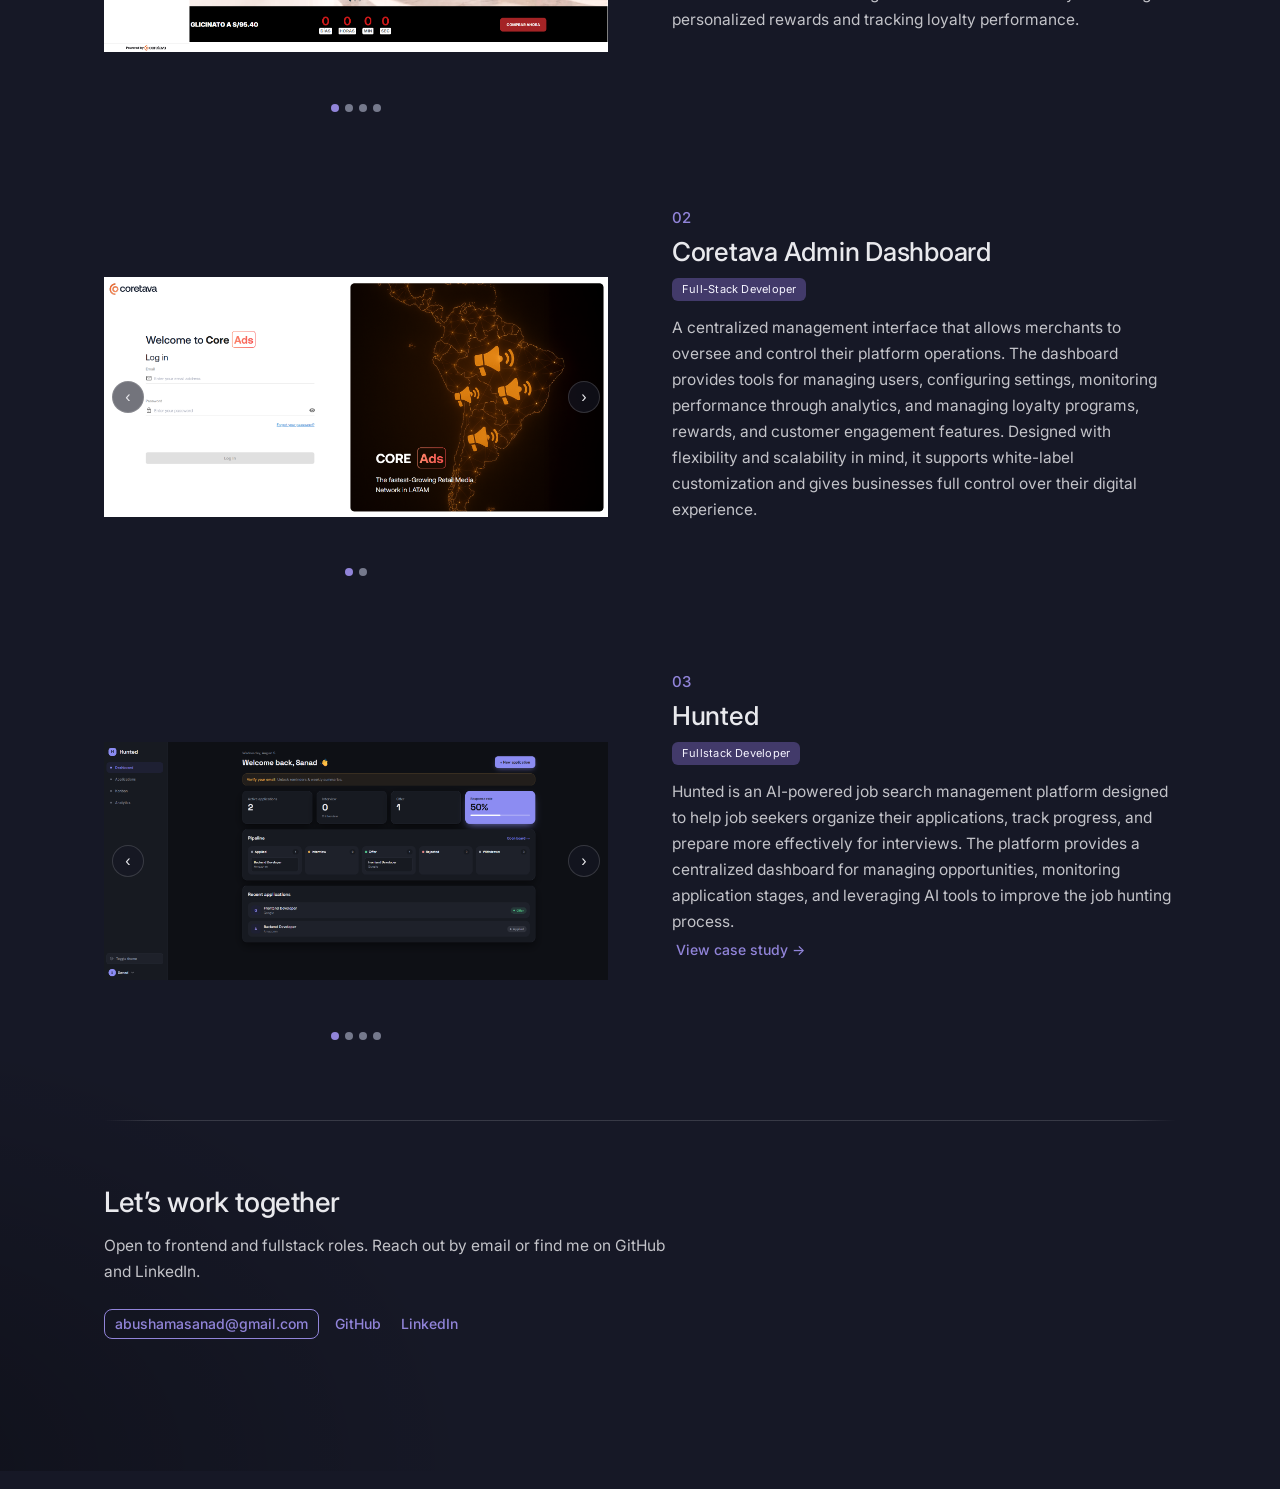
==== commit 7b3d7cfc: "Add Hunted case study page, link from the Work section Full case study lives at /hunted/ — hero, pro" ====
--- a/index.html
+++ b/index.html
@@ -326,6 +326,7 @@
               for managing opportunities, monitoring application stages, and leveraging
               AI tools to improve the job hunting process.
             </p>
+            <a href="hunted/" class="btn btn-ghost">View case study &rarr;</a>
           </div>
         </article>
       </section>
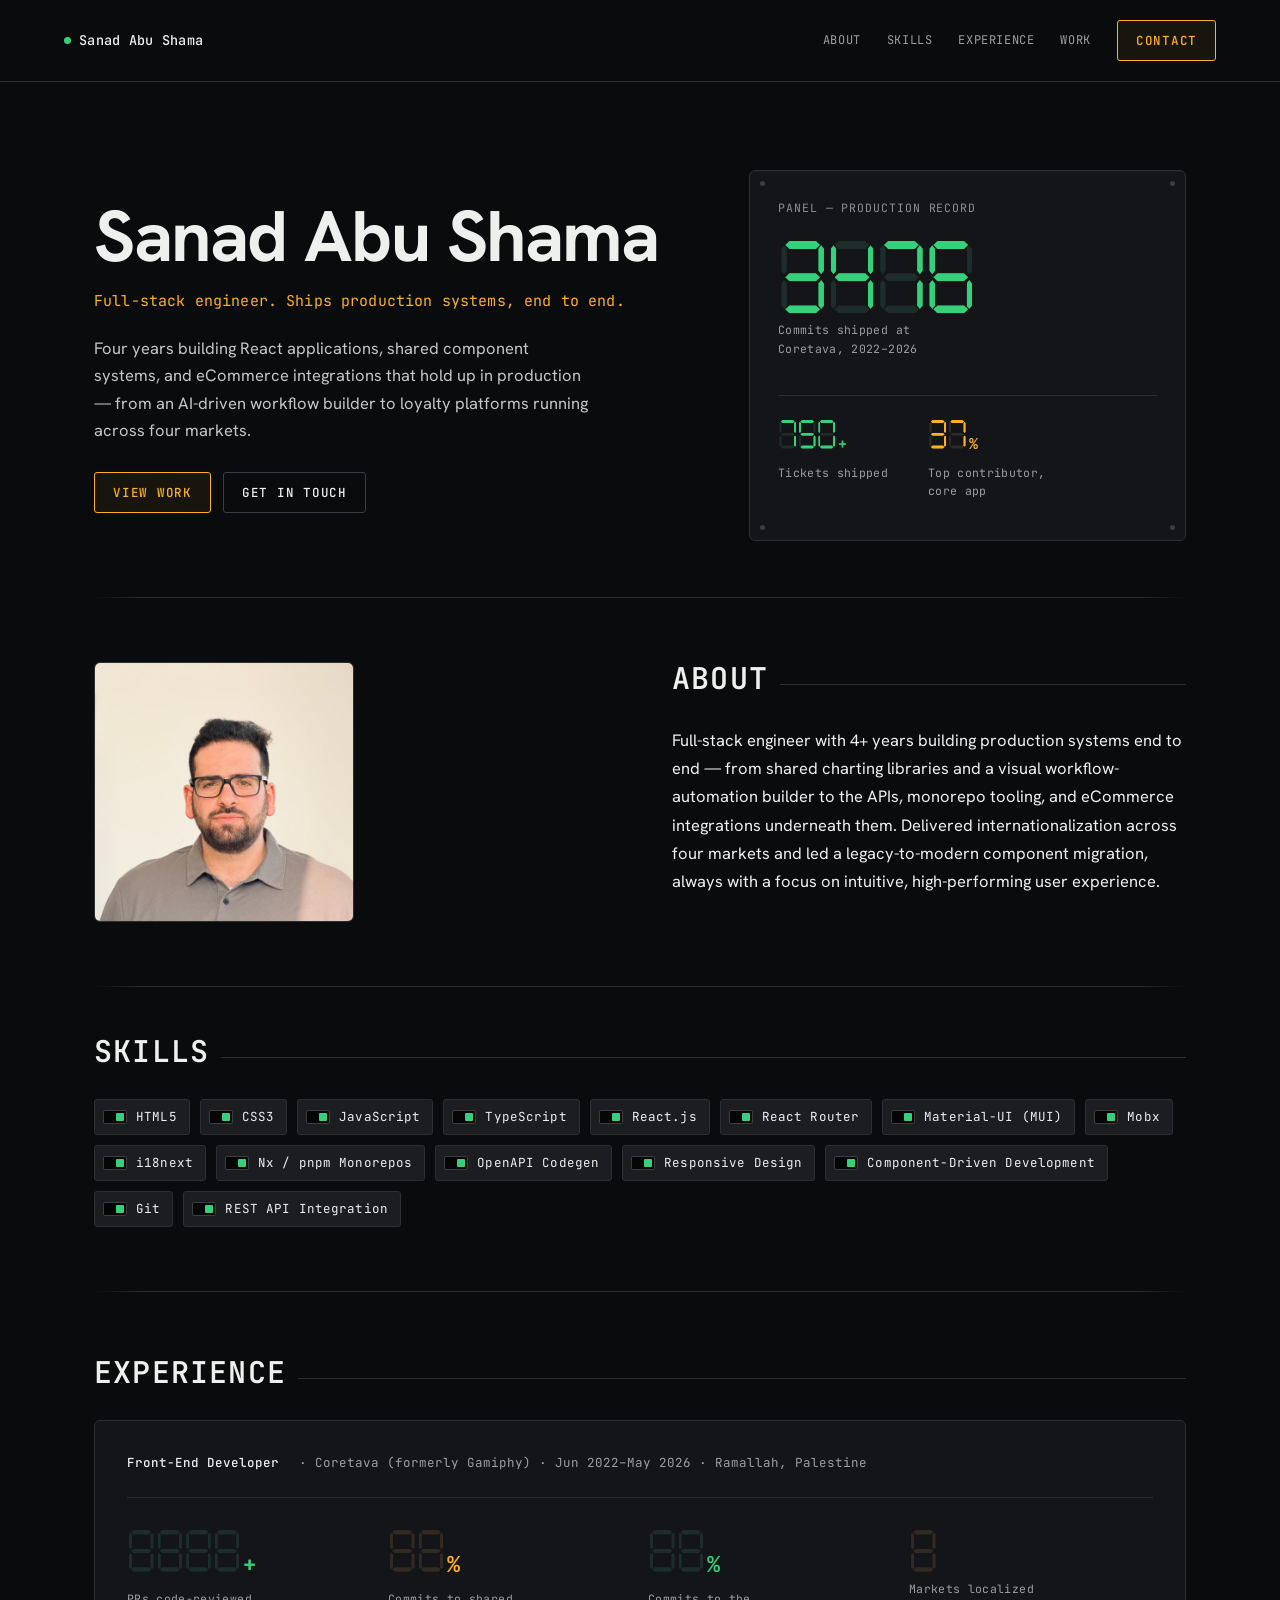
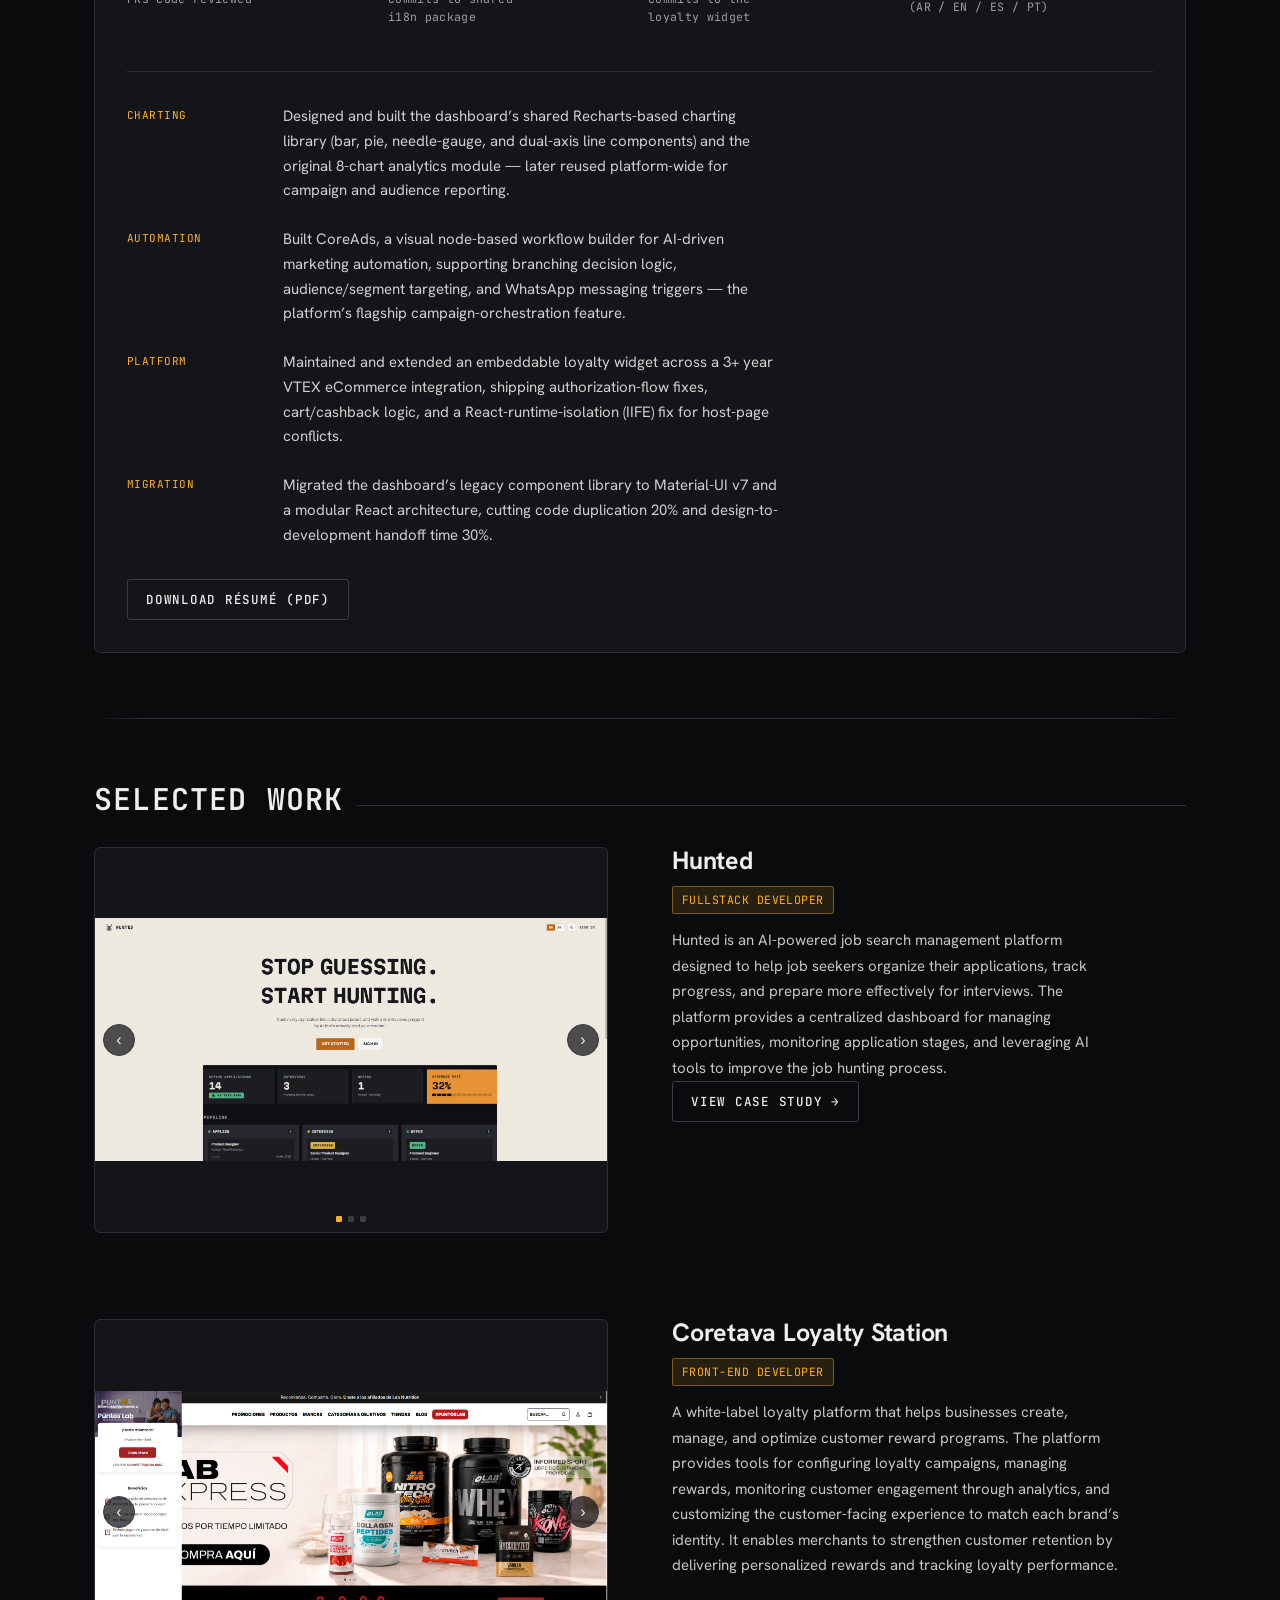
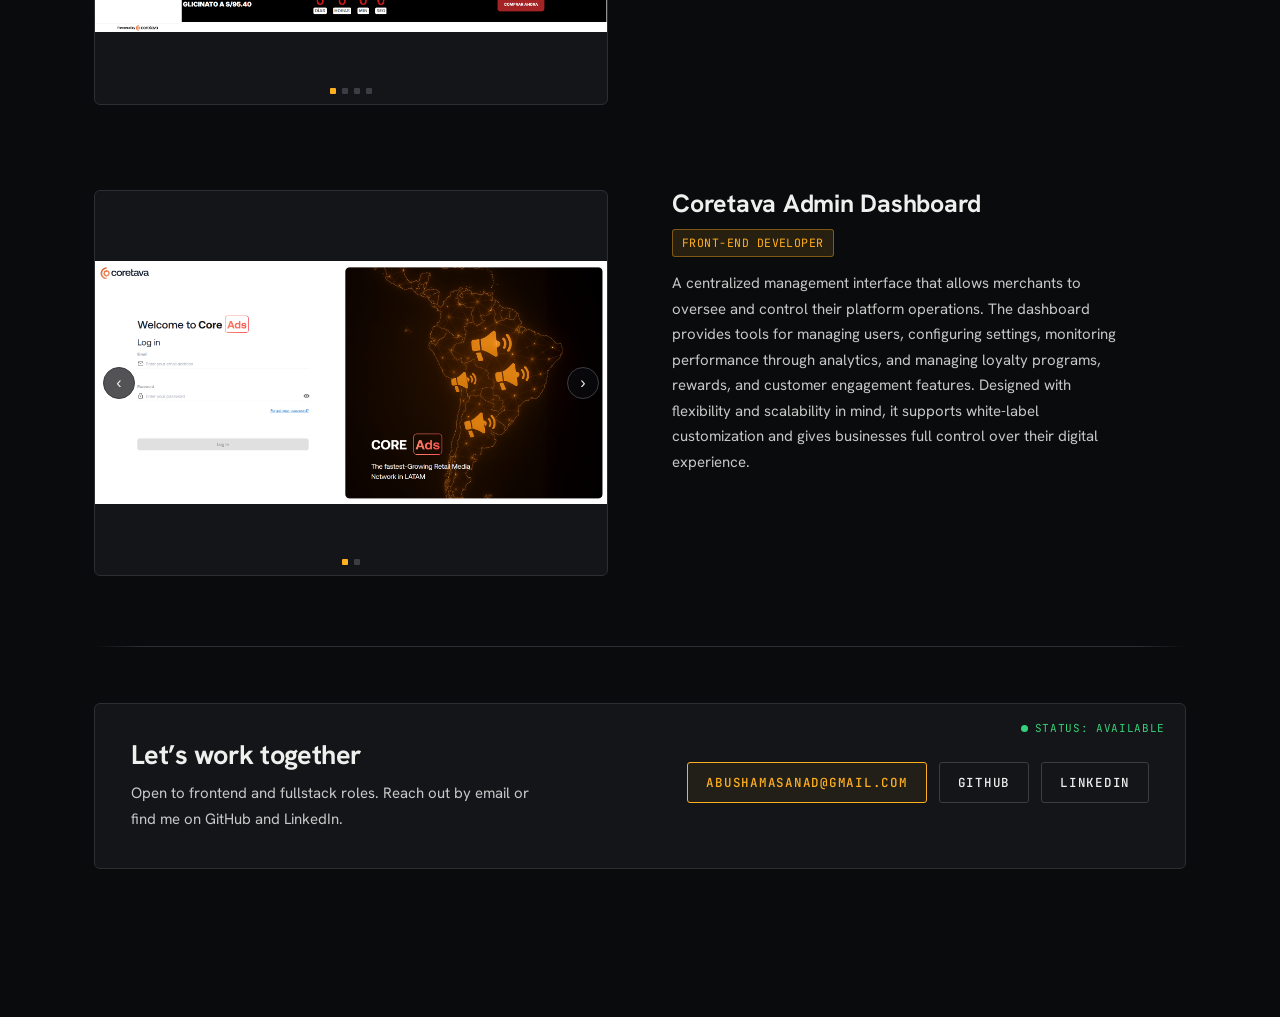
==== commit ff24dc41: "Redesign main page as a seven-segment instrument panel Replaces the Nocturne dark/blurple identity w" ====
--- a/index.html
+++ b/index.html
@@ -6,11 +6,11 @@
     <meta name="viewport" content="width=device-width, initial-scale=1" />
     <meta
       name="description"
-      content="Sanad Abu Shama — Full-Stack Developer with 4+ years of experience building scalable React applications, reusable UI systems, and responsive eCommerce solutions. Based in Palestine."
+      content="Sanad Abu Shama — Full-Stack Developer with 4+ years shipping production React systems: shared charting libraries, an AI-driven workflow builder, and eCommerce integrations running across four markets. Based in Palestine, available now."
     />
     <meta name="author" content="Sanad Abu Shama" />
     <meta name="robots" content="index, follow, max-image-preview:large, max-snippet:-1, max-video-preview:-1" />
-    <meta name="theme-color" content="#161826" />
+    <meta name="theme-color" content="#0a0b0d" />
     <link rel="canonical" href="https://abushamasanad.com/" />
     <meta name="google-site-verification" content="OP6Y0lSsmVgurVtadKnDrPSRltO2CE2YJ9xKy0Z1G7o" />
 
@@ -19,7 +19,7 @@
     <meta property="og:title" content="Sanad Abu Shama — Full-Stack Developer" />
     <meta
       property="og:description"
-      content="Full-Stack Developer with 4+ years of experience building scalable React applications, reusable UI systems, and responsive eCommerce solutions."
+      content="Full-Stack Developer with 4+ years shipping production React systems: shared charting libraries, an AI-driven workflow builder, and eCommerce integrations running across four markets."
     />
     <meta property="og:url" content="https://abushamasanad.com/" />
     <meta property="og:site_name" content="Sanad Abu Shama" />
@@ -34,7 +34,7 @@
     <meta name="twitter:title" content="Sanad Abu Shama — Full-Stack Developer" />
     <meta
       name="twitter:description"
-      content="Full-Stack Developer with 4+ years of experience building scalable React applications, reusable UI systems, and responsive eCommerce solutions."
+      content="Full-Stack Developer with 4+ years shipping production React systems: shared charting libraries, an AI-driven workflow builder, and eCommerce integrations running across four markets."
     />
     <meta name="twitter:image" content="https://abushamasanad.com/images/profileImage-square.jpg" />
 
@@ -72,7 +72,7 @@
             "givenName": "Sanad",
             "familyName": "Abu Shama",
             "jobTitle": "Full-Stack Developer",
-            "description": "Full-Stack Developer with 4+ years of experience building scalable React applications, reusable UI systems, and responsive eCommerce solutions.",
+            "description": "Full-Stack Developer with 4+ years of experience building production React applications, shared charting libraries, AI-driven workflow automation, and eCommerce integrations across four markets. Currently available for full-time and freelance roles.",
             "url": "https://abushamasanad.com/",
             "mainEntityOfPage": { "@id": "https://abushamasanad.com/#profilepage" },
             "image": {
@@ -88,21 +88,23 @@
               "addressLocality": "Salfit",
               "addressCountry": "PS"
             },
-            "worksFor": {
-              "@type": "Organization",
-              "name": "Coretava"
-            },
-            "alumniOf": {
-              "@type": "CollegeOrUniversity",
-              "name": "Birzeit University",
-              "sameAs": "https://www.birzeit.edu/"
-            },
+            "alumniOf": [
+              {
+                "@type": "CollegeOrUniversity",
+                "name": "Birzeit University",
+                "sameAs": "https://www.birzeit.edu/"
+              }
+            ],
             "knowsAbout": [
               "React.js",
               "TypeScript",
               "JavaScript",
               "Front-End Development",
-              "Responsive Design"
+              "Full-Stack Development",
+              "Component-Driven Development",
+              "Internationalization (i18n)",
+              "REST API Integration",
+              "Monorepo Tooling (Nx/pnpm)"
             ],
             "sameAs": [
               "https://github.com/SanadAbuShama",
@@ -115,17 +117,21 @@
 
     <link rel="icon" href="images/favicon.ico" />
     <link rel="apple-touch-icon" href="images/apple-touch-icon.png" />
-    <link rel="stylesheet" href="assets/css/nocturne.css" />
+    <link rel="preconnect" href="https://fonts.googleapis.com" />
+    <link rel="preconnect" href="https://fonts.gstatic.com" crossorigin />
+    <link href="https://fonts.googleapis.com/css2?family=Hanken+Grotesk:wght@400;500;600;700&family=JetBrains+Mono:wght@400;500;600;700&display=swap" rel="stylesheet" />
+    <link rel="stylesheet" href="assets/css/telemetry.css" />
   </head>
   <body>
     <a class="skip-link" href="#main">Skip to content</a>
 
     <nav class="nav">
-      <span class="nav-brand">Sanad Abu Shama</span>
+      <span class="nav-brand"><span class="status-dot" aria-hidden="true"></span> Sanad Abu Shama</span>
       <div class="nav-links">
         <a href="#about">About</a>
+        <a href="#skills">Skills</a>
+        <a href="#experience">Experience</a>
         <a href="#work">Work</a>
-        <a href="#skills">Skills</a>
         <a href="#contact" class="btn btn-primary">Contact</a>
       </div>
     </nav>
@@ -134,19 +140,53 @@
 
       <!-- Hero -->
       <section class="hero">
-        <span class="kicker">Full-Stack Developer</span>
-        <h1 class="hero-title">
-          <span>Sanad Abu Shama</span>
-          <span class="accent">builds interfaces that scale.</span>
-        </h1>
-        <p class="hero-lead">
-          Four years building React applications, component systems and eCommerce
-          experiences that hold up in production &mdash; from loyalty platforms to
-          job-search tools used every day.
-        </p>
-        <div class="actions">
-          <a href="#work" class="btn btn-primary">View work</a>
-          <a href="#contact" class="btn btn-ghost">Get in touch</a>
+        <div>
+          <h1 class="hero-title">Sanad Abu Shama</h1>
+          <p class="hero-role">Full-stack engineer. Ships production systems, end to end.</p>
+          <p class="hero-lead">
+            Four years building React applications, shared component systems, and eCommerce
+            integrations that hold up in production &mdash; from an AI-driven workflow builder
+            to loyalty platforms running across four markets.
+          </p>
+          <div class="actions">
+            <a href="#work" class="btn btn-primary">View work</a>
+            <a href="#contact" class="btn btn-ghost">Get in touch</a>
+          </div>
+        </div>
+
+        <div class="instrument-cluster">
+          <div class="instrument-cluster-rivets"></div>
+          <p class="instrument-cluster-label">Panel — production record</p>
+
+          <div class="readout readout--lg instrument-cluster-primary">
+            <div class="readout-value">
+              <span class="led-digit" data-digit="3"><i class="seg seg-a"></i><i class="seg seg-b"></i><i class="seg seg-c"></i><i class="seg seg-d"></i><i class="seg seg-e"></i><i class="seg seg-f"></i><i class="seg seg-g"></i></span>
+              <span class="led-digit" data-digit="4"><i class="seg seg-a"></i><i class="seg seg-b"></i><i class="seg seg-c"></i><i class="seg seg-d"></i><i class="seg seg-e"></i><i class="seg seg-f"></i><i class="seg seg-g"></i></span>
+              <span class="led-digit" data-digit="7"><i class="seg seg-a"></i><i class="seg seg-b"></i><i class="seg seg-c"></i><i class="seg seg-d"></i><i class="seg seg-e"></i><i class="seg seg-f"></i><i class="seg seg-g"></i></span>
+              <span class="led-digit" data-digit="6"><i class="seg seg-a"></i><i class="seg seg-b"></i><i class="seg seg-c"></i><i class="seg seg-d"></i><i class="seg seg-e"></i><i class="seg seg-f"></i><i class="seg seg-g"></i></span>
+            </div>
+            <p class="readout-label">Commits shipped at Coretava, 2022&ndash;2026</p>
+          </div>
+
+          <div class="instrument-cluster-secondary">
+            <div class="readout readout--sm">
+              <div class="readout-value">
+                <span class="led-digit" data-digit="7"><i class="seg seg-a"></i><i class="seg seg-b"></i><i class="seg seg-c"></i><i class="seg seg-d"></i><i class="seg seg-e"></i><i class="seg seg-f"></i><i class="seg seg-g"></i></span>
+                <span class="led-digit" data-digit="5"><i class="seg seg-a"></i><i class="seg seg-b"></i><i class="seg seg-c"></i><i class="seg seg-d"></i><i class="seg seg-e"></i><i class="seg seg-f"></i><i class="seg seg-g"></i></span>
+                <span class="led-digit" data-digit="0"><i class="seg seg-a"></i><i class="seg seg-b"></i><i class="seg seg-c"></i><i class="seg seg-d"></i><i class="seg seg-e"></i><i class="seg seg-f"></i><i class="seg seg-g"></i></span>
+                <span class="readout-suffix">+</span>
+              </div>
+              <p class="readout-label">Tickets shipped</p>
+            </div>
+            <div class="readout readout--sm readout--amber">
+              <div class="readout-value">
+                <span class="led-digit" data-digit="3"><i class="seg seg-a"></i><i class="seg seg-b"></i><i class="seg seg-c"></i><i class="seg seg-d"></i><i class="seg seg-e"></i><i class="seg seg-f"></i><i class="seg seg-g"></i></span>
+                <span class="led-digit" data-digit="7"><i class="seg seg-a"></i><i class="seg seg-b"></i><i class="seg seg-c"></i><i class="seg seg-d"></i><i class="seg seg-e"></i><i class="seg seg-f"></i><i class="seg seg-g"></i></span>
+                <span class="readout-suffix">%</span>
+              </div>
+              <p class="readout-label">Top contributor, core app</p>
+            </div>
+          </div>
         </div>
       </section>
 
@@ -158,13 +198,13 @@
           <img src="images/profileImage-square.jpg" width="1200" height="1200" alt="Sanad Abu Shama, Full-Stack Developer" data-placeholder="Portrait coming soon" />
         </figure>
         <div>
-          <span class="kicker">About</span>
+          <h2 class="section-head">About</h2>
           <p class="about-body">
-            Full-Stack Developer with 4+ years of experience building scalable React
-            applications, reusable UI systems, and responsive eCommerce solutions.
-            Experienced in API integrations, internationalization (i18n), and
-            performance optimization, with a strong focus on delivering intuitive and
-            high-performing user experiences.
+            Full-stack engineer with 4+ years building production systems end to end &mdash; from
+            shared charting libraries and a visual workflow-automation builder to the APIs,
+            monorepo tooling, and eCommerce integrations underneath them. Delivered
+            internationalization across four markets and led a legacy-to-modern component
+            migration, always with a focus on intuitive, high-performing user experience.
           </p>
         </div>
       </section>
@@ -173,21 +213,112 @@
 
       <!-- Skills -->
       <section id="skills" class="skills">
-        <span class="kicker">Skills</span>
+        <h2 class="section-head">Skills</h2>
         <div class="skill-list">
-          <span class="tag tag-outline">HTML5</span>
-          <span class="tag tag-outline">CSS3</span>
-          <span class="tag tag-outline">JavaScript</span>
-          <span class="tag tag-outline">TypeScript</span>
-          <span class="tag tag-outline">React.js</span>
-          <span class="tag tag-outline">React Router</span>
-          <span class="tag tag-outline">Material-UI (MUI)</span>
-          <span class="tag tag-outline">Mobx</span>
-          <span class="tag tag-outline">Responsive Design</span>
-          <span class="tag tag-outline">Component-Driven Development</span>
-          <span class="tag tag-outline">i18n</span>
-          <span class="tag tag-outline">Git</span>
-          <span class="tag tag-outline">REST API integration</span>
+          <span class="switch"><span class="switch-track"><span class="switch-knob"></span></span>HTML5</span>
+          <span class="switch"><span class="switch-track"><span class="switch-knob"></span></span>CSS3</span>
+          <span class="switch"><span class="switch-track"><span class="switch-knob"></span></span>JavaScript</span>
+          <span class="switch"><span class="switch-track"><span class="switch-knob"></span></span>TypeScript</span>
+          <span class="switch"><span class="switch-track"><span class="switch-knob"></span></span>React.js</span>
+          <span class="switch"><span class="switch-track"><span class="switch-knob"></span></span>React Router</span>
+          <span class="switch"><span class="switch-track"><span class="switch-knob"></span></span>Material-UI (MUI)</span>
+          <span class="switch"><span class="switch-track"><span class="switch-knob"></span></span>Mobx</span>
+          <span class="switch"><span class="switch-track"><span class="switch-knob"></span></span>i18next</span>
+          <span class="switch"><span class="switch-track"><span class="switch-knob"></span></span>Nx / pnpm Monorepos</span>
+          <span class="switch"><span class="switch-track"><span class="switch-knob"></span></span>OpenAPI Codegen</span>
+          <span class="switch"><span class="switch-track"><span class="switch-knob"></span></span>Responsive Design</span>
+          <span class="switch"><span class="switch-track"><span class="switch-knob"></span></span>Component-Driven Development</span>
+          <span class="switch"><span class="switch-track"><span class="switch-knob"></span></span>Git</span>
+          <span class="switch"><span class="switch-track"><span class="switch-knob"></span></span>REST API Integration</span>
+        </div>
+      </section>
+
+      <hr class="rule" />
+
+      <!-- Experience -->
+      <section id="experience" class="experience">
+        <h2 class="section-head">Experience</h2>
+
+        <div class="exp-panel">
+          <p class="exp-record">
+            <strong>Front-End Developer</strong> &middot; Coretava (formerly Gamiphy) &middot; Jun 2022&ndash;May 2026 &middot; Ramallah, Palestine
+          </p>
+
+          <div class="exp-readouts">
+            <div class="readout">
+              <div class="readout-value">
+                <span class="led-digit" data-digit="1"><i class="seg seg-a"></i><i class="seg seg-b"></i><i class="seg seg-c"></i><i class="seg seg-d"></i><i class="seg seg-e"></i><i class="seg seg-f"></i><i class="seg seg-g"></i></span>
+                <span class="led-digit" data-digit="1"><i class="seg seg-a"></i><i class="seg seg-b"></i><i class="seg seg-c"></i><i class="seg seg-d"></i><i class="seg seg-e"></i><i class="seg seg-f"></i><i class="seg seg-g"></i></span>
+                <span class="led-digit" data-digit="6"><i class="seg seg-a"></i><i class="seg seg-b"></i><i class="seg seg-c"></i><i class="seg seg-d"></i><i class="seg seg-e"></i><i class="seg seg-f"></i><i class="seg seg-g"></i></span>
+                <span class="led-digit" data-digit="0"><i class="seg seg-a"></i><i class="seg seg-b"></i><i class="seg seg-c"></i><i class="seg seg-d"></i><i class="seg seg-e"></i><i class="seg seg-f"></i><i class="seg seg-g"></i></span>
+                <span class="readout-suffix">+</span>
+              </div>
+              <p class="readout-label">PRs code-reviewed</p>
+            </div>
+            <div class="readout readout--amber">
+              <div class="readout-value">
+                <span class="led-digit" data-digit="4"><i class="seg seg-a"></i><i class="seg seg-b"></i><i class="seg seg-c"></i><i class="seg seg-d"></i><i class="seg seg-e"></i><i class="seg seg-f"></i><i class="seg seg-g"></i></span>
+                <span class="led-digit" data-digit="5"><i class="seg seg-a"></i><i class="seg seg-b"></i><i class="seg seg-c"></i><i class="seg seg-d"></i><i class="seg seg-e"></i><i class="seg seg-f"></i><i class="seg seg-g"></i></span>
+                <span class="readout-suffix">%</span>
+              </div>
+              <p class="readout-label">Commits to shared i18n package</p>
+            </div>
+            <div class="readout">
+              <div class="readout-value">
+                <span class="led-digit" data-digit="2"><i class="seg seg-a"></i><i class="seg seg-b"></i><i class="seg seg-c"></i><i class="seg seg-d"></i><i class="seg seg-e"></i><i class="seg seg-f"></i><i class="seg seg-g"></i></span>
+                <span class="led-digit" data-digit="9"><i class="seg seg-a"></i><i class="seg seg-b"></i><i class="seg seg-c"></i><i class="seg seg-d"></i><i class="seg seg-e"></i><i class="seg seg-f"></i><i class="seg seg-g"></i></span>
+                <span class="readout-suffix">%</span>
+              </div>
+              <p class="readout-label">Commits to the loyalty widget</p>
+            </div>
+            <div class="readout readout--amber">
+              <div class="readout-value">
+                <span class="led-digit" data-digit="4"><i class="seg seg-a"></i><i class="seg seg-b"></i><i class="seg seg-c"></i><i class="seg seg-d"></i><i class="seg seg-e"></i><i class="seg seg-f"></i><i class="seg seg-g"></i></span>
+              </div>
+              <p class="readout-label">Markets localized (AR / EN / ES / PT)</p>
+            </div>
+          </div>
+
+          <div class="exp-log">
+            <div class="exp-log-entry">
+              <span class="exp-log-tag">Charting</span>
+              <p class="exp-log-body">
+                Designed and built the dashboard&rsquo;s shared Recharts-based charting library
+                (bar, pie, needle-gauge, and dual-axis line components) and the original
+                8-chart analytics module &mdash; later reused platform-wide for campaign and
+                audience reporting.
+              </p>
+            </div>
+            <div class="exp-log-entry">
+              <span class="exp-log-tag">Automation</span>
+              <p class="exp-log-body">
+                Built CoreAds, a visual node-based workflow builder for AI-driven marketing
+                automation, supporting branching decision logic, audience/segment targeting,
+                and WhatsApp messaging triggers &mdash; the platform&rsquo;s flagship
+                campaign-orchestration feature.
+              </p>
+            </div>
+            <div class="exp-log-entry">
+              <span class="exp-log-tag">Platform</span>
+              <p class="exp-log-body">
+                Maintained and extended an embeddable loyalty widget across a 3+ year VTEX
+                eCommerce integration, shipping authorization-flow fixes, cart/cashback
+                logic, and a React-runtime-isolation (IIFE) fix for host-page conflicts.
+              </p>
+            </div>
+            <div class="exp-log-entry">
+              <span class="exp-log-tag">Migration</span>
+              <p class="exp-log-body">
+                Migrated the dashboard&rsquo;s legacy component library to Material-UI v7 and
+                a modular React architecture, cutting code duplication 20% and
+                design-to-development handoff time 30%.
+              </p>
+            </div>
+          </div>
+
+          <div class="exp-actions">
+            <a href="assets/resume/Sanad-Abu-Shama-Resume.pdf" class="btn btn-ghost" download>Download r&eacute;sum&eacute; (PDF)</a>
+          </div>
         </div>
       </section>
 
@@ -195,9 +326,50 @@
 
       <!-- Selected work -->
       <section id="work" class="work">
-        <span class="kicker">Selected work</span>
+        <h2 class="section-head">Selected work</h2>
 
         <!-- 01 -->
+        <article class="project" data-slideshow>
+          <div>
+            <div class="slides">
+              <div class="slide" data-slide data-active>
+                <img src="images/work/hunted-1.png" alt="Hunted landing page: hero pitch with live pipeline stats and response rate" data-placeholder="Screenshot coming soon" />
+              </div>
+              <div class="slide" data-slide>
+                <img src="images/work/hunted-2.png" alt="Hunted dashboard: active applications, interview stats, and pipeline overview" data-placeholder="Screenshot coming soon" />
+              </div>
+              <div class="slide" data-slide>
+                <img src="images/work/hunted-3.png" alt="Hunted Kanban board: drag-and-drop application pipeline by stage" data-placeholder="Screenshot coming soon" />
+              </div>
+              <button type="button" class="slide-nav slide-prev" data-prev aria-label="Previous screenshot">&lsaquo;</button>
+              <button type="button" class="slide-nav slide-next" data-next aria-label="Next screenshot">&rsaquo;</button>
+              <div class="slide-dots">
+                <button type="button" class="slide-dot" data-dot data-active aria-label="Screenshot 1"></button>
+                <button type="button" class="slide-dot" data-dot aria-label="Screenshot 2"></button>
+                <button type="button" class="slide-dot" data-dot aria-label="Screenshot 3"></button>
+              </div>
+            </div>
+            <div class="slide-captions">
+              <p class="slide-caption" data-caption data-active></p>
+              <p class="slide-caption" data-caption></p>
+              <p class="slide-caption" data-caption></p>
+            </div>
+          </div>
+          <div>
+            <h3 class="project-title">Hunted</h3>
+            <span class="tag tag-accent project-role">Fullstack Developer</span>
+            <p class="project-body">
+              Hunted is an AI-powered job search management platform designed to help job
+              seekers organize their applications, track progress, and prepare more
+              effectively for interviews. The platform provides a centralized dashboard
+              for managing opportunities, monitoring application stages, and leveraging
+              AI tools to improve the job hunting process.
+            </p>
+            <a href="hunted/" class="btn btn-ghost">View case study &rarr;</a>
+          </div>
+        </article>
+
+        <!-- 02 -->
         <article class="project" data-slideshow>
           <div>
             <div class="slides lighten">
@@ -230,9 +402,8 @@
             </div>
           </div>
           <div>
-            <p class="project-number">01</p>
-            <h2 class="project-title">Coretava Loyalty Station</h2>
-            <span class="tag tag-accent project-role">Full-Stack Developer</span>
+            <h3 class="project-title">Coretava Loyalty Station</h3>
+            <span class="tag tag-accent project-role">Front-End Developer</span>
             <p class="project-body">
               A white-label loyalty platform that helps businesses create, manage, and
               optimize customer reward programs. The platform provides tools for
@@ -245,7 +416,7 @@
           </div>
         </article>
 
-        <!-- 02 -->
+        <!-- 03 -->
         <article class="project" data-slideshow>
           <div>
             <div class="slides lighten">
@@ -268,9 +439,8 @@
             </div>
           </div>
           <div>
-            <p class="project-number">02</p>
-            <h2 class="project-title">Coretava Admin Dashboard</h2>
-            <span class="tag tag-accent project-role">Full-Stack Developer</span>
+            <h3 class="project-title">Coretava Admin Dashboard</h3>
+            <span class="tag tag-accent project-role">Front-End Developer</span>
             <p class="project-body">
               A centralized management interface that allows merchants to oversee and
               control their platform operations. The dashboard provides tools for
@@ -282,68 +452,26 @@
             </p>
           </div>
         </article>
-
-        <!-- 03 -->
-        <article class="project" data-slideshow>
-          <div>
-            <div class="slides lighten">
-              <div class="slide" data-slide data-active>
-                <img src="images/work/hunted-1.png" alt="Hunted screenshot 1" data-placeholder="Screenshot coming soon" />
-              </div>
-              <div class="slide" data-slide>
-                <img src="images/work/hunted-2.png" alt="Hunted screenshot 2" data-placeholder="Screenshot coming soon" />
-              </div>
-              <div class="slide" data-slide>
-                <img src="images/work/hunted-3.png" alt="Hunted screenshot 3" data-placeholder="Screenshot coming soon" />
-              </div>
-              <div class="slide" data-slide>
-                <img src="images/work/hunted-4.png" alt="Hunted screenshot 4" data-placeholder="Screenshot coming soon" />
-              </div>
-              <button type="button" class="slide-nav slide-prev" data-prev aria-label="Previous screenshot">&lsaquo;</button>
-              <button type="button" class="slide-nav slide-next" data-next aria-label="Next screenshot">&rsaquo;</button>
-              <div class="slide-dots">
-                <button type="button" class="slide-dot" data-dot data-active aria-label="Screenshot 1"></button>
-                <button type="button" class="slide-dot" data-dot aria-label="Screenshot 2"></button>
-                <button type="button" class="slide-dot" data-dot aria-label="Screenshot 3"></button>
-                <button type="button" class="slide-dot" data-dot aria-label="Screenshot 4"></button>
-              </div>
-            </div>
-            <div class="slide-captions">
-              <p class="slide-caption" data-caption data-active></p>
-              <p class="slide-caption" data-caption></p>
-              <p class="slide-caption" data-caption></p>
-              <p class="slide-caption" data-caption></p>
-            </div>
-          </div>
-          <div>
-            <p class="project-number">03</p>
-            <h2 class="project-title">Hunted</h2>
-            <span class="tag tag-accent project-role">Fullstack Developer</span>
-            <p class="project-body">
-              Hunted is an AI-powered job search management platform designed to help job
-              seekers organize their applications, track progress, and prepare more
-              effectively for interviews. The platform provides a centralized dashboard
-              for managing opportunities, monitoring application stages, and leveraging
-              AI tools to improve the job hunting process.
-            </p>
-            <a href="hunted/" class="btn btn-ghost">View case study &rarr;</a>
-          </div>
-        </article>
       </section>
 
       <hr class="rule" />
 
       <!-- Contact -->
       <section id="contact" class="contact">
-        <h2>Let&rsquo;s work together</h2>
-        <p class="contact-lead">
-          Open to frontend and fullstack roles. Reach out by email or find me on GitHub
-          and LinkedIn.
-        </p>
-        <div class="actions">
-          <a href="mailto:abushamasanad@gmail.com" class="btn btn-primary">abushamasanad@gmail.com</a>
-          <a href="https://github.com/SanadAbuShama" target="_blank" rel="me noopener" class="btn btn-ghost">GitHub</a>
-          <a href="https://www.linkedin.com/in/sanad-abu-shama" target="_blank" rel="me noopener" class="btn btn-ghost">LinkedIn</a>
+        <div class="contact-panel">
+          <div>
+            <h2>Let&rsquo;s work together</h2>
+            <p class="contact-lead">
+              Open to frontend and fullstack roles. Reach out by email or find me on GitHub
+              and LinkedIn.
+            </p>
+          </div>
+          <div class="actions">
+            <a href="mailto:abushamasanad@gmail.com" class="btn btn-primary">abushamasanad@gmail.com</a>
+            <a href="https://github.com/SanadAbuShama" target="_blank" rel="me noopener" class="btn btn-ghost">GitHub</a>
+            <a href="https://www.linkedin.com/in/sanad-abu-shama" target="_blank" rel="me noopener" class="btn btn-ghost">LinkedIn</a>
+          </div>
+          <p class="contact-status"><span class="status-dot" aria-hidden="true"></span> Status: available</p>
         </div>
       </section>
 
--- a/assets/css/telemetry.css
+++ b/assets/css/telemetry.css
@@ -0,0 +1,728 @@
+/* ==========================================================================
+   Telemetry — an instrument-panel design system for the portfolio page.
+   Every claim ships as a live, quantified readout: real seven-segment
+   digits (CSS clip-path segment masks, not a font), ghost/unlit segments
+   always present, restrained enameled-panel materiality.
+   ========================================================================== */
+
+:root {
+  --bg: #0a0b0d;
+  --panel: #141518;
+  --panel-raised: #1b1d21;
+  --bezel: #2b2e33;
+  --bezel-bright: #3a3d43;
+
+  --text: #eef0ee;
+  --text-muted: color-mix(in srgb, #eef0ee 58%, #2b2e33);
+  --text-faint: color-mix(in srgb, #eef0ee 50%, #2b2e33);
+
+  --signal-amber: #ffb020;
+  --signal-amber-dim: color-mix(in srgb, #ffb020 12%, transparent);
+  --signal-green: #35d17a;
+  --signal-green-dim: color-mix(in srgb, #35d17a 14%, transparent);
+
+  --led-on: var(--signal-green);
+  --led-off: color-mix(in srgb, var(--signal-green) 9%, var(--panel-raised));
+
+  --font-display: "Hanken Grotesk", ui-sans-serif, system-ui, sans-serif;
+  --font-mono: "JetBrains Mono", ui-monospace, "SF Mono", Consolas, monospace;
+
+  --space-1: 4px;
+  --space-2: 8px;
+  --space-3: 12px;
+  --space-4: 16px;
+  --space-6: 24px;
+  --space-8: 32px;
+
+  --radius-sm: 3px;
+  --radius-md: 6px;
+}
+
+/* — base — */
+*, *::before, *::after { box-sizing: border-box; }
+
+html { scroll-behavior: smooth; }
+
+body {
+  margin: 0;
+  font-family: var(--font-display);
+  font-size: 16px;
+  line-height: 1.6;
+  font-weight: 400;
+  color: var(--text);
+  background: var(--bg);
+  background-image:
+    radial-gradient(900px 500px at 88% -8%, color-mix(in srgb, var(--signal-green) 7%, transparent), transparent 60%),
+    radial-gradient(700px 500px at 4% 108%, color-mix(in srgb, var(--signal-amber) 5%, transparent), transparent 55%);
+  background-repeat: no-repeat;
+  min-height: 100vh;
+  -webkit-font-smoothing: antialiased;
+  font-variant-numeric: tabular-nums;
+}
+
+h1, h2, h3 { font-family: var(--font-display); line-height: 1.08; letter-spacing: -0.02em; margin: 0; }
+p { margin: 0 0 var(--space-3); }
+img { display: block; max-width: 100%; }
+figure { margin: 0; }
+
+a { color: var(--signal-amber); text-decoration: none; text-underline-offset: 3px; }
+a:hover { color: color-mix(in srgb, var(--signal-amber) 80%, white); }
+
+:focus { outline: none; }
+:focus-visible { outline: 2px solid var(--signal-amber); outline-offset: 3px; }
+::selection { background: color-mix(in srgb, var(--signal-green) 35%, transparent); color: #fff; }
+
+/* Scrollbar theming (webkit) so the browser chrome carries the panel too. */
+::-webkit-scrollbar { width: 12px; height: 12px; }
+::-webkit-scrollbar-track { background: var(--bg); }
+::-webkit-scrollbar-thumb { background: var(--bezel); border-radius: 6px; border: 3px solid var(--bg); }
+::-webkit-scrollbar-thumb:hover { background: var(--bezel-bright); }
+* { scrollbar-color: var(--bezel) var(--bg); scrollbar-width: thin; }
+
+.lighten { mix-blend-mode: lighten; background-color: transparent; }
+
+/* — divider: a hairline bezel seam — */
+.rule {
+  height: 1px;
+  border: 0;
+  margin: 0;
+  background: linear-gradient(to right,
+    transparent, var(--bezel) 48px,
+    var(--bezel) calc(100% - 48px), transparent);
+}
+
+/* — mono label: engraved-plate lettering used for chrome, never as an
+   eyebrow over a heading — always inline with, or as, real content. — */
+.mono-label {
+  font-family: var(--font-mono);
+  text-transform: uppercase;
+  letter-spacing: 0.08em;
+  font-size: 11px;
+  color: var(--text-faint);
+}
+
+/* — buttons: labeled panel push-buttons, sharp corners, mono caps. — */
+.btn {
+  display: inline-flex; align-items: center; justify-content: center; gap: 8px;
+  cursor: pointer; text-decoration: none;
+  font-family: var(--font-mono); font-weight: 500;
+  text-transform: uppercase; letter-spacing: 0.06em;
+  font-size: 12.5px; line-height: 1.2;
+  padding: 12px 18px;
+  border-radius: var(--radius-sm);
+  border: 1px solid transparent;
+  transition: background-color 0.15s ease, color 0.15s ease, border-color 0.15s ease;
+}
+.btn-primary { color: var(--signal-amber); border-color: var(--signal-amber); background: color-mix(in srgb, var(--signal-amber) 6%, transparent); }
+.btn-primary:hover { color: #0a0b0d; background: var(--signal-amber); }
+.btn-primary:active { background: color-mix(in srgb, var(--signal-amber) 82%, black); }
+.btn-ghost { color: var(--text); border-color: var(--bezel-bright); }
+.btn-ghost:hover { color: var(--text); border-color: var(--text-muted); background: color-mix(in srgb, white 4%, transparent); }
+.btn-ghost:active { background: color-mix(in srgb, white 8%, transparent); }
+
+/* — switches: skill tags as physical toggle switches, all engaged. — */
+.switch {
+  display: inline-flex; align-items: center; gap: 9px;
+  font-family: var(--font-mono); font-size: 12.5px; letter-spacing: 0.01em;
+  color: var(--text);
+  background: var(--panel-raised);
+  border: 1px solid var(--bezel);
+  border-radius: var(--radius-sm);
+  padding: 7px 12px 7px 8px;
+}
+.switch-track {
+  position: relative; flex: none;
+  width: 24px; height: 14px;
+  background: #050506;
+  border: 1px solid var(--bezel-bright);
+  border-radius: 2px;
+}
+.switch-knob {
+  position: absolute; top: 2px; right: 2px;
+  width: 8px; height: 8px;
+  background: var(--signal-green);
+  border-radius: 1px;
+}
+
+/* ==========================================================================
+   Page
+   ========================================================================== */
+
+.skip-link {
+  position: absolute; left: -9999px; top: 0;
+  padding: var(--space-3) var(--space-4);
+  background: var(--panel-raised); color: var(--text);
+  border: 1px solid var(--bezel-bright);
+  border-radius: var(--radius-md); z-index: 10;
+}
+.skip-link:focus { left: var(--space-4); top: var(--space-4); }
+
+/* — nav — */
+.nav {
+  display: flex; align-items: center; justify-content: space-between;
+  flex-wrap: wrap; gap: 12px;
+  padding: 20px clamp(20px, 5vw, 72px);
+  border-bottom: 1px solid var(--bezel);
+}
+.nav-brand {
+  display: inline-flex; align-items: center; gap: 8px;
+  font-family: var(--font-mono); font-weight: 500;
+  font-size: 13.5px; letter-spacing: 0.02em;
+  color: var(--text);
+}
+.status-dot {
+  width: 7px; height: 7px; border-radius: 50%; flex: none;
+  background: var(--signal-green);
+}
+.nav-links { display: flex; gap: 26px; align-items: center; flex-wrap: wrap; }
+.nav a:not(.btn) {
+  color: var(--text-muted); font-family: var(--font-mono);
+  font-size: 12px; text-transform: uppercase; letter-spacing: 0.05em;
+}
+.nav a:not(.btn):hover { color: var(--text); }
+
+.shell {
+  max-width: 1220px;
+  margin: 0 auto;
+  padding: 0 clamp(20px, 5vw, 72px);
+}
+
+/* — section heading: the heading IS the label; no eyebrow above it. — */
+.section-head {
+  font-family: var(--font-mono);
+  text-transform: uppercase;
+  letter-spacing: 0.04em;
+  font-size: clamp(22px, 3vw, 30px);
+  font-weight: 600;
+  color: var(--text);
+  margin: 0 0 var(--space-8);
+  display: flex; align-items: baseline; gap: var(--space-3);
+}
+.section-head::after {
+  content: '';
+  flex: 1 1 auto;
+  height: 1px;
+  background: var(--bezel);
+  transform: translateY(-4px);
+}
+
+/* ==========================================================================
+   Seven-segment digit component
+   Each digit is 7 masked cells; a digit's shape lives in HTML (data-digit),
+   its lit/unlit state lives in CSS, gated by the ancestor readout's
+   [data-revealed] so digits power up only once scrolled into view.
+   ========================================================================== */
+
+.led-digit {
+  position: relative;
+  display: inline-block;
+  width: 0.56em;
+  aspect-ratio: 10 / 17;
+  margin: 0 0.045em;
+}
+.led-digit .seg {
+  position: absolute;
+  background: var(--led-off);
+  transition: background-color 0.5s ease;
+}
+.seg-a, .seg-g, .seg-d { left: 9%; width: 82%; height: 11%; }
+.seg-a { top: 0; clip-path: polygon(12% 0, 88% 0, 100% 50%, 88% 100%, 12% 100%, 0 50%); }
+.seg-g { top: 44.5%; clip-path: polygon(12% 0, 88% 0, 100% 50%, 88% 100%, 12% 100%, 0 50%); }
+.seg-d { bottom: 0; clip-path: polygon(12% 0, 88% 0, 100% 50%, 88% 100%, 12% 100%, 0 50%); }
+.seg-f, .seg-b, .seg-e, .seg-c { width: 13%; height: 40%; }
+.seg-f, .seg-e { left: 0; }
+.seg-b, .seg-c { right: 0; }
+.seg-f, .seg-b { top: 6%; }
+.seg-e, .seg-c { bottom: 6%; }
+.seg-f, .seg-b, .seg-e, .seg-c { clip-path: polygon(0 12%, 50% 0, 100% 12%, 100% 88%, 50% 100%, 0 88%); }
+
+/* Digit-to-segment lookup: only lit once the readout is revealed. */
+.readout[data-revealed] .led-digit[data-digit="0"] .seg-a,
+.readout[data-revealed] .led-digit[data-digit="0"] .seg-b,
+.readout[data-revealed] .led-digit[data-digit="0"] .seg-c,
+.readout[data-revealed] .led-digit[data-digit="0"] .seg-d,
+.readout[data-revealed] .led-digit[data-digit="0"] .seg-e,
+.readout[data-revealed] .led-digit[data-digit="0"] .seg-f,
+
+.readout[data-revealed] .led-digit[data-digit="1"] .seg-b,
+.readout[data-revealed] .led-digit[data-digit="1"] .seg-c,
+
+.readout[data-revealed] .led-digit[data-digit="2"] .seg-a,
+.readout[data-revealed] .led-digit[data-digit="2"] .seg-b,
+.readout[data-revealed] .led-digit[data-digit="2"] .seg-g,
+.readout[data-revealed] .led-digit[data-digit="2"] .seg-e,
+.readout[data-revealed] .led-digit[data-digit="2"] .seg-d,
+
+.readout[data-revealed] .led-digit[data-digit="3"] .seg-a,
+.readout[data-revealed] .led-digit[data-digit="3"] .seg-b,
+.readout[data-revealed] .led-digit[data-digit="3"] .seg-g,
+.readout[data-revealed] .led-digit[data-digit="3"] .seg-c,
+.readout[data-revealed] .led-digit[data-digit="3"] .seg-d,
+
+.readout[data-revealed] .led-digit[data-digit="4"] .seg-f,
+.readout[data-revealed] .led-digit[data-digit="4"] .seg-g,
+.readout[data-revealed] .led-digit[data-digit="4"] .seg-b,
+.readout[data-revealed] .led-digit[data-digit="4"] .seg-c,
+
+.readout[data-revealed] .led-digit[data-digit="5"] .seg-a,
+.readout[data-revealed] .led-digit[data-digit="5"] .seg-f,
+.readout[data-revealed] .led-digit[data-digit="5"] .seg-g,
+.readout[data-revealed] .led-digit[data-digit="5"] .seg-c,
+.readout[data-revealed] .led-digit[data-digit="5"] .seg-d,
+
+.readout[data-revealed] .led-digit[data-digit="6"] .seg-a,
+.readout[data-revealed] .led-digit[data-digit="6"] .seg-f,
+.readout[data-revealed] .led-digit[data-digit="6"] .seg-g,
+.readout[data-revealed] .led-digit[data-digit="6"] .seg-e,
+.readout[data-revealed] .led-digit[data-digit="6"] .seg-c,
+.readout[data-revealed] .led-digit[data-digit="6"] .seg-d,
+
+.readout[data-revealed] .led-digit[data-digit="7"] .seg-a,
+.readout[data-revealed] .led-digit[data-digit="7"] .seg-b,
+.readout[data-revealed] .led-digit[data-digit="7"] .seg-c,
+
+.readout[data-revealed] .led-digit[data-digit="8"] .seg-a,
+.readout[data-revealed] .led-digit[data-digit="8"] .seg-b,
+.readout[data-revealed] .led-digit[data-digit="8"] .seg-c,
+.readout[data-revealed] .led-digit[data-digit="8"] .seg-d,
+.readout[data-revealed] .led-digit[data-digit="8"] .seg-e,
+.readout[data-revealed] .led-digit[data-digit="8"] .seg-f,
+.readout[data-revealed] .led-digit[data-digit="8"] .seg-g,
+
+.readout[data-revealed] .led-digit[data-digit="9"] .seg-a,
+.readout[data-revealed] .led-digit[data-digit="9"] .seg-f,
+.readout[data-revealed] .led-digit[data-digit="9"] .seg-g,
+.readout[data-revealed] .led-digit[data-digit="9"] .seg-b,
+.readout[data-revealed] .led-digit[data-digit="9"] .seg-c,
+.readout[data-revealed] .led-digit[data-digit="9"] .seg-d {
+  background: var(--led-on);
+  box-shadow: 0 0 6px 0 color-mix(in srgb, var(--led-on) 55%, transparent);
+}
+
+/* — readout: a digit group + suffix + label, the panel's basic instrument. — */
+.readout { display: inline-flex; flex-direction: column; gap: 8px; }
+.readout-value {
+  display: inline-flex; align-items: baseline;
+  font-size: 44px;
+  color: var(--led-on);
+}
+.readout-suffix {
+  font-family: var(--font-mono); font-weight: 600;
+  font-size: 0.5em; margin-left: 2px;
+  color: var(--led-on);
+  opacity: 0.35; transition: opacity 0.5s ease;
+}
+.readout[data-revealed] .readout-suffix { opacity: 1; }
+.readout-label {
+  font-family: var(--font-mono);
+  font-size: 11.5px; letter-spacing: 0.03em;
+  color: var(--text-muted);
+  max-width: 22ch;
+}
+.readout--amber { --led-on: var(--signal-amber); --led-off: color-mix(in srgb, var(--signal-amber) 9%, var(--panel-raised)); }
+.readout--lg .readout-value { font-size: 76px; }
+.readout--sm .readout-value { font-size: 30px; }
+
+/* ==========================================================================
+   Hero — the instrument cluster.
+   ========================================================================== */
+
+.hero {
+  padding: 88px 0 56px;
+  display: grid;
+  grid-template-columns: minmax(0, 1.15fr) minmax(280px, 0.85fr);
+  gap: clamp(28px, 5vw, 64px);
+  align-items: center;
+}
+.hero-role {
+  font-family: var(--font-mono);
+  font-size: 15px; letter-spacing: 0.01em;
+  color: var(--signal-amber);
+  margin: 14px 0 0;
+}
+.hero-title {
+  font-size: clamp(42px, 5.6vw, 72px);
+  font-weight: 700;
+  margin: 0;
+}
+.hero-lead {
+  font-size: 16.5px; line-height: 1.65;
+  max-width: 56ch;
+  margin: 22px 0 0;
+  color: color-mix(in srgb, var(--text) 82%, transparent);
+}
+.actions { display: flex; gap: 12px; flex-wrap: wrap; margin-top: 28px; }
+
+.instrument-cluster {
+  position: relative;
+  background: var(--panel);
+  border: 1px solid var(--bezel);
+  border-radius: var(--radius-md);
+  padding: 28px;
+  box-shadow: 0 1px 0 0 color-mix(in srgb, white 4%, transparent) inset;
+}
+.instrument-cluster::before,
+.instrument-cluster::after,
+.instrument-cluster-rivets::before,
+.instrument-cluster-rivets::after {
+  content: ''; position: absolute; width: 5px; height: 5px; border-radius: 50%;
+  background: var(--bezel-bright); top: 10px;
+}
+.instrument-cluster::before { left: 10px; }
+.instrument-cluster::after { right: 10px; }
+.instrument-cluster-rivets::before { left: 10px; bottom: 10px; top: auto; }
+.instrument-cluster-rivets::after { right: 10px; bottom: 10px; top: auto; }
+.instrument-cluster-label {
+  font-family: var(--font-mono); font-size: 11.5px; letter-spacing: 0.08em;
+  text-transform: uppercase; color: var(--text-faint);
+  margin: 0 0 var(--space-6);
+}
+.instrument-cluster-primary { margin-bottom: var(--space-6); }
+.instrument-cluster-secondary {
+  display: flex; gap: clamp(20px, 4vw, 40px); flex-wrap: wrap;
+  padding-top: var(--space-6);
+  border-top: 1px solid var(--bezel);
+}
+
+/* — about — */
+.about {
+  padding: 64px 0;
+  display: grid;
+  grid-template-columns: repeat(auto-fit, minmax(220px, 1fr));
+  gap: clamp(24px, 5vw, 72px);
+  align-items: start;
+}
+.about-photo { max-width: 260px; }
+.about-photo img {
+  width: 100%; height: auto; aspect-ratio: 1 / 1; object-fit: cover;
+  border-radius: var(--radius-md);
+  border: 1px solid var(--bezel);
+}
+.about-body {
+  font-size: 16.5px; line-height: 1.7;
+  max-width: 62ch; margin: 0;
+  color: var(--text);
+}
+
+/* — skills — */
+.skills { padding: 48px 0 64px; }
+.skill-list { display: flex; flex-wrap: wrap; gap: 10px; }
+
+/* — experience — */
+.experience { padding: 64px 0; }
+.exp-panel {
+  background: var(--panel);
+  border: 1px solid var(--bezel);
+  border-radius: var(--radius-md);
+  padding: 32px;
+}
+.exp-record {
+  display: flex; flex-wrap: wrap; gap: 6px 20px;
+  font-family: var(--font-mono); font-size: 12.5px;
+  color: var(--text-muted);
+  padding-bottom: var(--space-6);
+  margin-bottom: var(--space-8);
+  border-bottom: 1px solid var(--bezel);
+}
+.exp-record strong { color: var(--text); font-weight: 500; }
+.exp-readouts {
+  display: grid;
+  grid-template-columns: repeat(auto-fit, minmax(130px, 1fr));
+  gap: var(--space-8) var(--space-4);
+  margin-bottom: var(--space-8);
+  padding-bottom: var(--space-8);
+  border-bottom: 1px solid var(--bezel);
+}
+.exp-log { display: grid; gap: var(--space-6); }
+.exp-log-entry { display: grid; grid-template-columns: minmax(110px, 140px) 1fr; gap: var(--space-4); }
+.exp-log-tag {
+  font-family: var(--font-mono); font-size: 11px; letter-spacing: 0.04em;
+  text-transform: uppercase; color: var(--signal-amber);
+  padding-top: 3px;
+}
+.exp-log-body {
+  font-size: 15px; line-height: 1.65;
+  margin: 0; max-width: 62ch;
+  color: color-mix(in srgb, var(--text) 85%, transparent);
+}
+.exp-actions { margin-top: var(--space-8); }
+
+/* — work — */
+.work { padding: 64px 0 32px; }
+
+.project {
+  display: grid;
+  grid-template-columns: repeat(auto-fit, minmax(280px, 1fr));
+  gap: clamp(24px, 5vw, 72px);
+  align-items: start;
+  padding-bottom: 56px;
+}
+.project:last-child { padding-bottom: 8px; }
+
+.project-title {
+  font-size: 25px; font-weight: 700;
+  letter-spacing: -0.01em;
+  margin: 0;
+}
+.project-role { margin: 12px 0 0; }
+.project-body {
+  font-size: 15px; line-height: 1.7;
+  margin: 14px 0 0; max-width: 56ch;
+  color: color-mix(in srgb, var(--text) 82%, transparent);
+}
+
+.tag {
+  display: inline-flex; align-items: center;
+  font-family: var(--font-mono);
+  font-size: 11.5px; letter-spacing: 0.04em; text-transform: uppercase;
+  padding: 4px 9px;
+  border-radius: var(--radius-sm);
+}
+.tag-accent { background: var(--signal-amber-dim); color: var(--signal-amber); border: 1px solid color-mix(in srgb, var(--signal-amber) 40%, transparent); }
+.tag-outline { border: 1px solid var(--bezel-bright); color: var(--text-muted); }
+
+/* — slideshow (mechanics unchanged; restyled to the panel world) — */
+.slides {
+  position: relative;
+  width: 100%;
+  aspect-ratio: 4 / 3;
+  border-radius: var(--radius-md);
+  overflow: hidden;
+  background: var(--panel);
+  border: 1px solid var(--bezel);
+  touch-action: pan-y;
+}
+.slides[data-dragging] { cursor: grabbing; }
+.slide[data-dragging] { visibility: visible; }
+.slide img { user-select: none; -webkit-user-drag: none; }
+.slide {
+  position: absolute; inset: 0;
+  visibility: hidden;
+  transform: translateX(100%);
+  transition: transform 0.45s cubic-bezier(0.4, 0, 0.2, 1);
+}
+.slide[data-active], .slide[data-leaving] { visibility: visible; }
+.slide[data-active] { transform: translateX(0); z-index: 1; }
+.slide img { width: 100%; height: 100%; object-fit: contain; }
+
+.slide-placeholder {
+  display: grid; place-items: center;
+  width: 100%; height: 100%;
+  padding: var(--space-6);
+  text-align: center;
+  font-family: var(--font-mono);
+  font-size: 12px;
+  color: var(--text-faint);
+  background: var(--panel);
+  border: 1px dashed var(--bezel);
+  border-radius: var(--radius-md);
+}
+
+.slide-nav {
+  position: absolute; top: 50%; transform: translateY(-50%);
+  width: 32px; height: 32px;
+  display: grid; place-items: center;
+  border-radius: 50%;
+  border: 1px solid var(--bezel-bright);
+  background: color-mix(in srgb, var(--bg) 70%, transparent);
+  color: var(--text);
+  font-size: 16px; line-height: 1;
+  cursor: pointer; z-index: 2;
+}
+.slide-nav:hover { border-color: var(--signal-amber); color: var(--signal-amber); }
+.slide-prev { left: 8px; }
+.slide-next { right: 8px; }
+
+.slide-dots {
+  position: absolute; bottom: 10px; left: 0; right: 0;
+  display: flex; justify-content: center; gap: 6px;
+  z-index: 2;
+}
+.slide-dot {
+  width: 6px; height: 6px; padding: 0;
+  border-radius: 1px; border: none;
+  background: var(--bezel-bright);
+  cursor: pointer;
+}
+.slide-dot[data-active] { background: var(--signal-amber); }
+
+.slide-captions { margin-top: 10px; min-height: 20px; }
+.slide-caption {
+  margin: 0;
+  font-family: var(--font-mono);
+  font-size: 12.5px; line-height: 20px;
+  color: var(--text-faint);
+  display: none;
+}
+.slide-caption[data-active] { display: block; }
+
+/* — lightbox — */
+.slide img[data-expandable] { cursor: zoom-in; }
+
+.lightbox {
+  width: 100vw; height: 100dvh;
+  max-width: 100vw; max-height: 100dvh;
+  margin: 0; padding: clamp(16px, 4vw, 48px);
+  border: 0; background: transparent;
+  color: var(--text);
+  overflow: hidden;
+}
+.lightbox:not([open]) { display: none; }
+.lightbox[open] {
+  display: flex; flex-direction: column;
+  align-items: center; justify-content: center;
+  gap: var(--space-4);
+}
+.lightbox::backdrop {
+  background: color-mix(in srgb, #000 90%, transparent);
+  backdrop-filter: blur(3px);
+}
+
+.lightbox-stage {
+  position: relative;
+  display: flex; align-items: center; justify-content: center;
+  gap: clamp(8px, 2vw, 20px);
+  width: 100%; min-width: 0; min-height: 0;
+}
+.lightbox-img {
+  flex: 0 1 auto; min-width: 0;
+  max-width: 1400px;
+  max-height: 82dvh;
+  object-fit: contain;
+  border-radius: var(--radius-md);
+  border: 1px solid var(--bezel);
+  animation: lightbox-in 0.22s cubic-bezier(0.2, 0.8, 0.25, 1);
+}
+@keyframes lightbox-in {
+  from { opacity: 0; transform: scale(0.94); }
+}
+
+.lightbox-nav {
+  flex: none;
+  width: 44px; height: 44px;
+  display: grid; place-items: center;
+  border-radius: 50%;
+  border: 1px solid var(--bezel-bright);
+  background: color-mix(in srgb, var(--bg) 75%, transparent);
+  color: var(--text);
+  font-size: 20px; line-height: 1;
+  cursor: pointer;
+}
+.lightbox-nav:hover { border-color: var(--signal-amber); color: var(--signal-amber); }
+.lightbox-nav[hidden] { display: none; }
+
+.lightbox-close {
+  position: absolute; top: clamp(12px, 3vw, 28px); right: clamp(12px, 3vw, 28px);
+  width: 40px; height: 40px;
+  display: grid; place-items: center;
+  border-radius: 50%;
+  border: 1px solid var(--bezel-bright);
+  background: color-mix(in srgb, var(--bg) 75%, transparent);
+  color: var(--text);
+  font-size: 22px; line-height: 1;
+  cursor: pointer;
+}
+.lightbox-close:hover { border-color: var(--signal-amber); color: var(--signal-amber); }
+
+.lightbox-caption {
+  margin: 0; text-align: center;
+  font-family: var(--font-mono);
+  font-size: 12.5px; line-height: 20px;
+  color: var(--text-faint);
+}
+.lightbox-caption:empty { display: none; }
+
+@media (max-width: 700px) {
+  .lightbox { padding: 12px; }
+  .lightbox-stage { width: 100%; display: block; }
+  .lightbox-img { width: 100%; max-height: 74dvh; }
+  .lightbox-nav {
+    position: absolute; top: 50%; transform: translateY(-50%);
+    width: 38px; height: 38px; z-index: 2;
+  }
+  .lightbox-prev { left: 8px; }
+  .lightbox-next { right: 8px; }
+  .lightbox-close { top: 8px; right: 8px; width: 36px; height: 36px; }
+  .lightbox-caption { padding: 0 8px; }
+}
+
+.scroll-locked { overflow: hidden; }
+
+/* — contact: a status panel — */
+.contact { padding: 56px 0 48px; }
+.contact-panel {
+  position: relative;
+  background: var(--panel);
+  border: 1px solid var(--bezel);
+  border-radius: var(--radius-md);
+  padding: 36px;
+  display: flex; align-items: flex-start; justify-content: space-between;
+  gap: var(--space-8); flex-wrap: wrap;
+}
+.contact-status {
+  position: absolute; top: 16px; right: 20px;
+  display: inline-flex; align-items: center; gap: 7px;
+  font-family: var(--font-mono); font-size: 11px;
+  letter-spacing: 0.06em; text-transform: uppercase;
+  color: var(--signal-green);
+}
+.contact h2 { font-size: 27px; font-weight: 700; margin: 0; }
+.contact-lead {
+  font-size: 15px; line-height: 1.7;
+  margin: 12px 0 0; max-width: 52ch;
+  color: color-mix(in srgb, var(--text) 82%, transparent);
+}
+.contact .actions { margin-top: 22px; }
+
+/* — footer — */
+.site-footer {
+  padding: 32px 0;
+  font-family: var(--font-mono);
+  font-size: 11.5px; letter-spacing: 0.02em;
+  color: var(--text-faint);
+}
+
+/* — scroll reveal — */
+.reveal {
+  opacity: 0;
+  transform: translateY(18px);
+  transition: opacity 0.6s ease, transform 0.6s cubic-bezier(0.2, 0.7, 0.3, 1);
+  will-change: opacity, transform;
+}
+.reveal[data-revealed] {
+  opacity: 1;
+  transform: none;
+}
+/* Readouts power their digits up instead of translating; cancel the generic
+   fade on the readout itself so only the segments animate. */
+.readout.reveal {
+  opacity: 1;
+  transform: none;
+  transition: none;
+}
+
+@media (prefers-reduced-motion: reduce) {
+  html { scroll-behavior: auto; }
+  * {
+    transition-duration: 0.01ms !important;
+    animation-duration: 0.01ms !important;
+  }
+}
+
+/* ==========================================================================
+   Responsive
+   ========================================================================== */
+
+@media (max-width: 860px) {
+  .hero { grid-template-columns: 1fr; }
+  .instrument-cluster { order: -1; }
+  .exp-log-entry { grid-template-columns: 1fr; gap: var(--space-1); }
+}
+
+@media (max-width: 540px) {
+  .readout--lg .readout-value { font-size: 56px; }
+  .readout-value { font-size: 34px; }
+  .readout--sm .readout-value { font-size: 24px; }
+  .instrument-cluster-secondary { gap: 24px; }
+  .contact-panel { flex-direction: column; }
+}
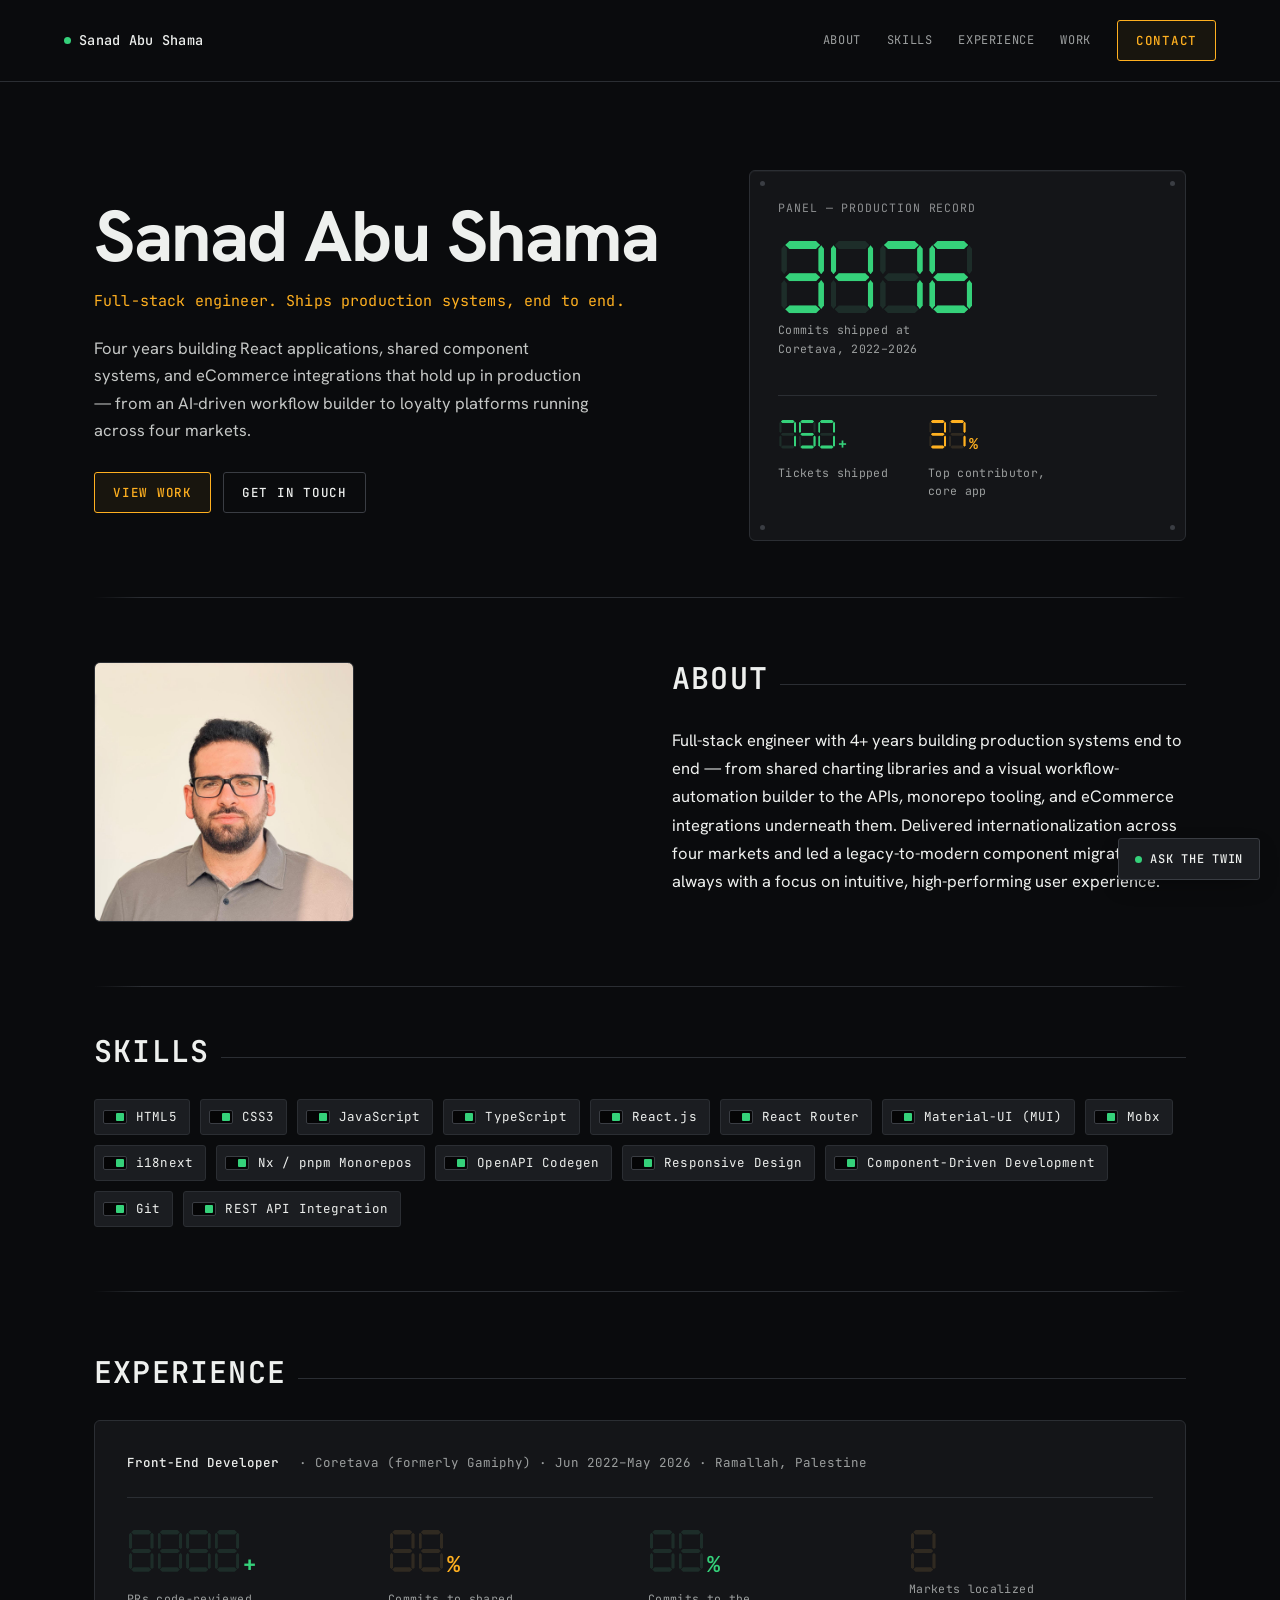
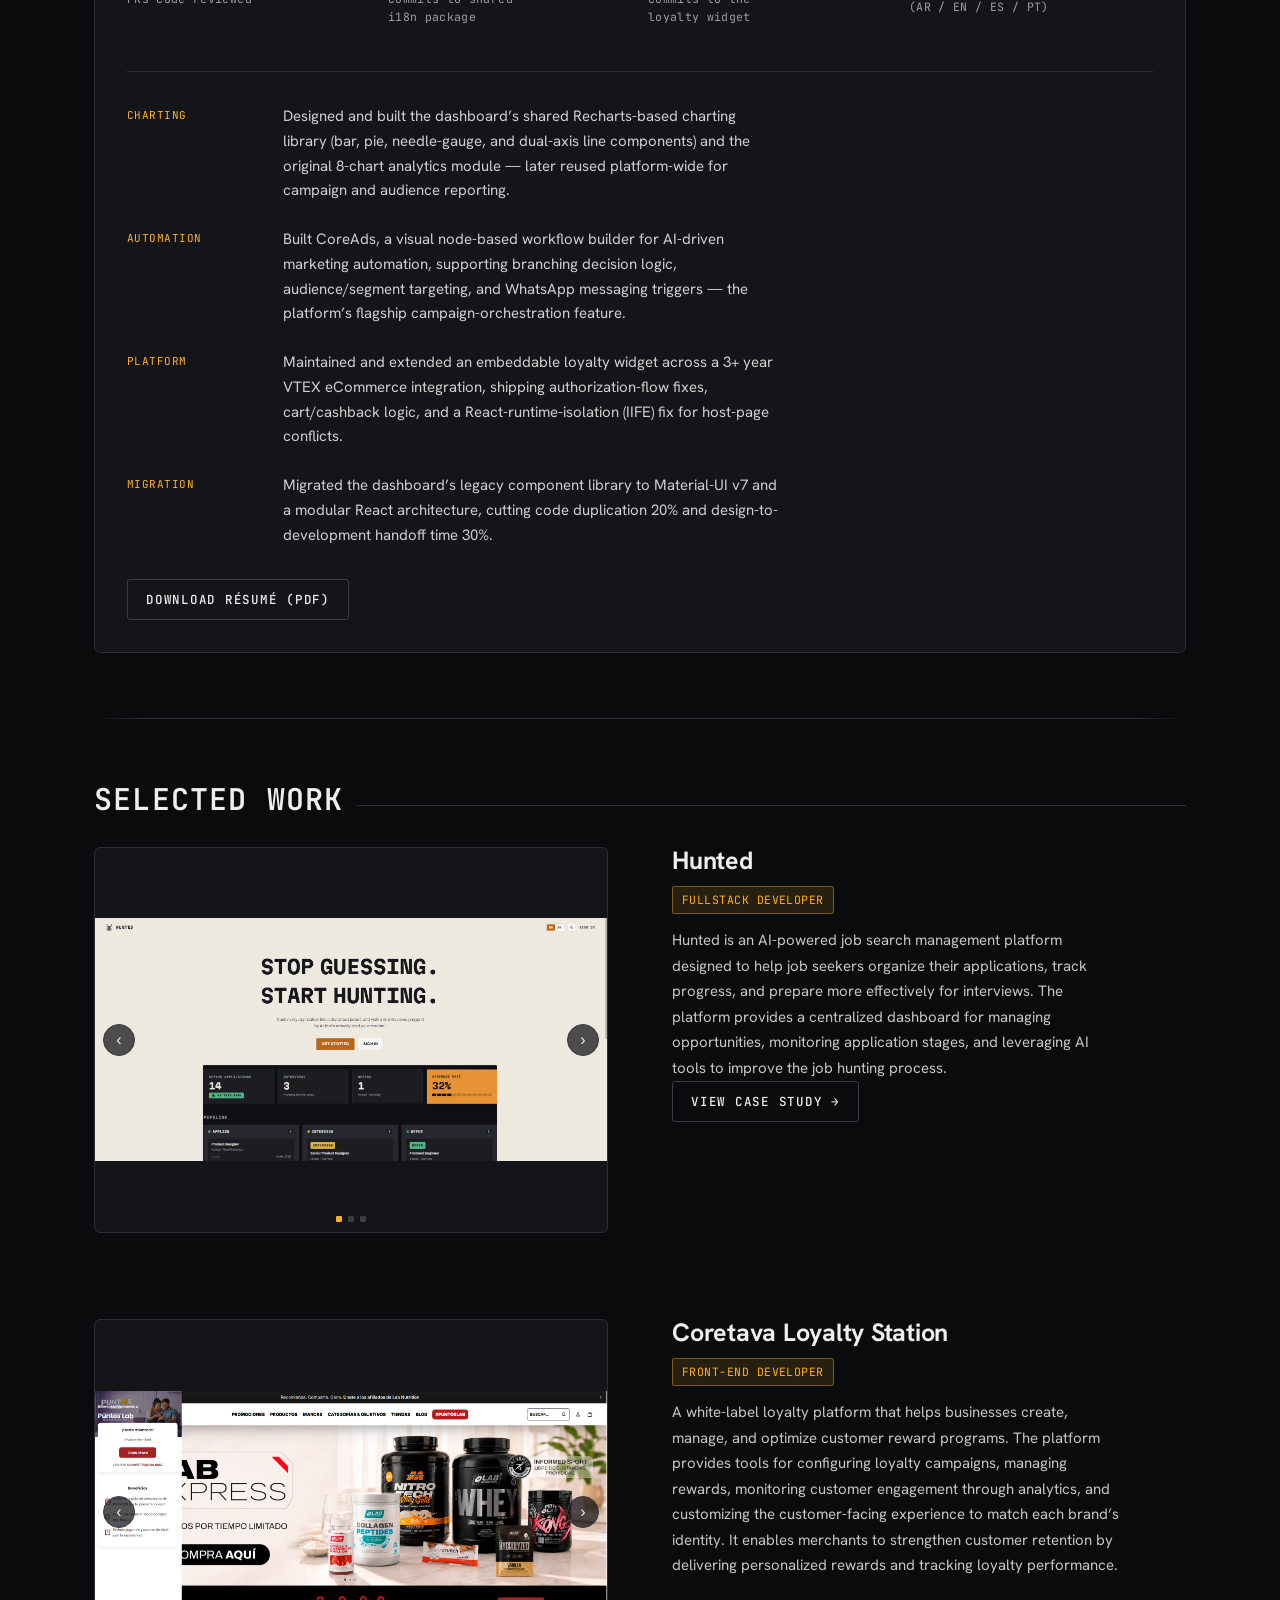
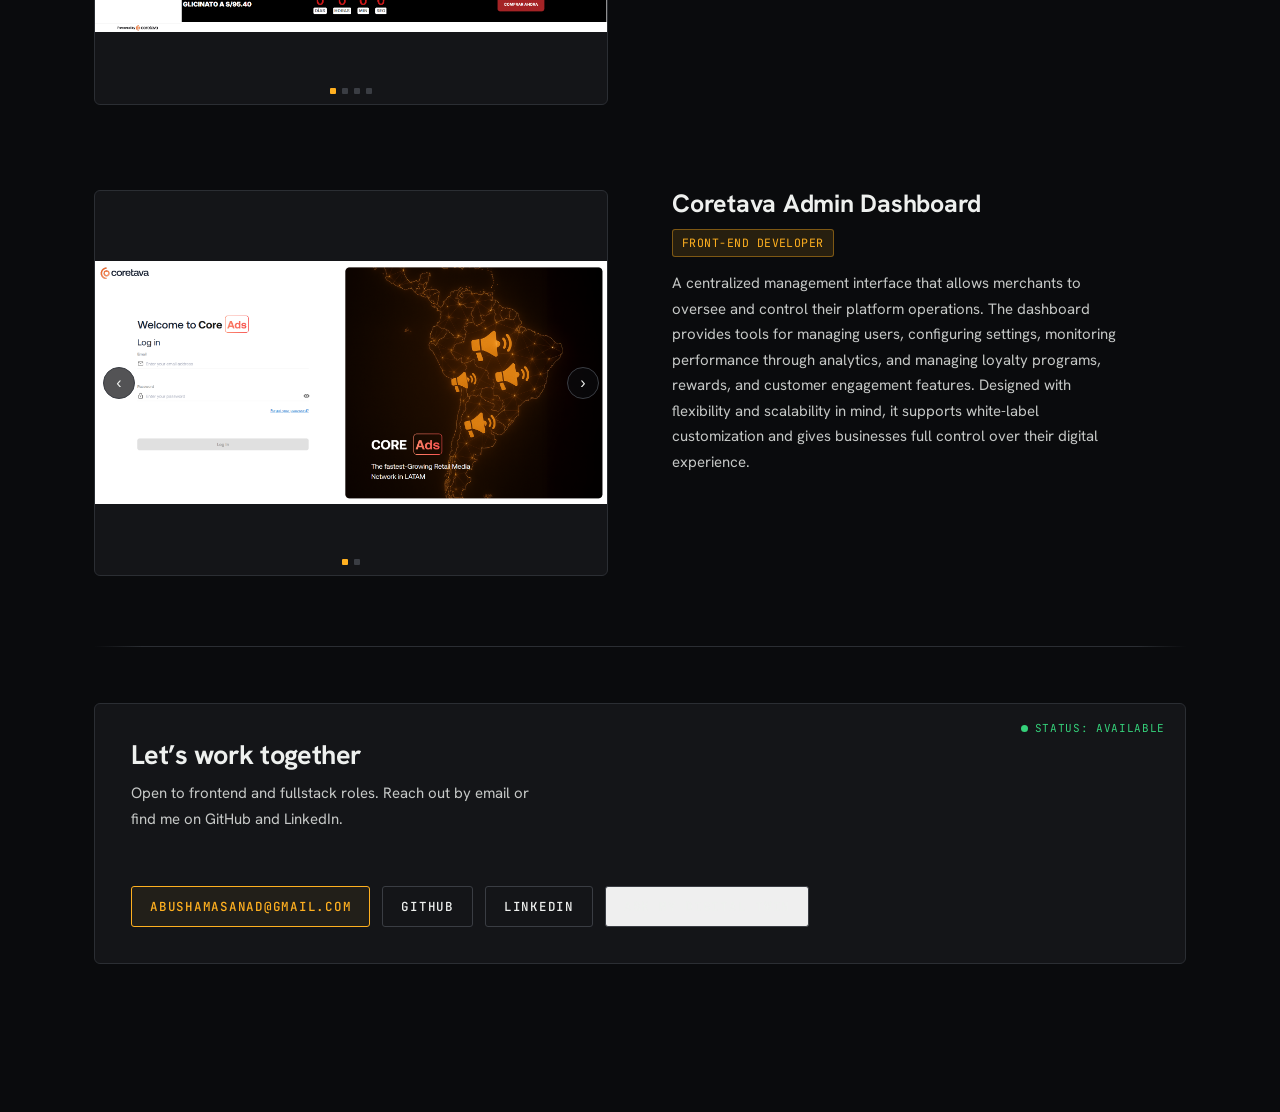
==== commit 4a1efa0a: "Add digital twin chat panel Docked instrument-panel chat UI for the digital-twin backend (separate r" ====
--- a/index.html
+++ b/index.html
@@ -470,6 +470,7 @@
             <a href="mailto:abushamasanad@gmail.com" class="btn btn-primary">abushamasanad@gmail.com</a>
             <a href="https://github.com/SanadAbuShama" target="_blank" rel="me noopener" class="btn btn-ghost">GitHub</a>
             <a href="https://www.linkedin.com/in/sanad-abu-shama" target="_blank" rel="me noopener" class="btn btn-ghost">LinkedIn</a>
+            <button type="button" class="btn btn-ghost" data-twin-open hidden>Ask my digital twin</button>
           </div>
           <p class="contact-status"><span class="status-dot" aria-hidden="true"></span> Status: available</p>
         </div>
@@ -489,6 +490,36 @@
       <p class="lightbox-caption" data-lightbox-caption></p>
     </dialog>
 
+    <!-- Digital twin launcher. Hidden until twin.js confirms <dialog> support. -->
+    <button type="button" class="twin-launcher" data-twin-open
+            aria-haspopup="dialog" aria-expanded="false" hidden>
+      <span class="status-dot" aria-hidden="true"></span> Ask the twin
+    </button>
+
+    <!-- Digital twin panel. Talks to the FastAPI backend in the separate
+         `digital-twin` repo; see assets/js/twin.js. -->
+    <dialog class="twin" id="twin" aria-label="Ask Sanad's digital twin">
+      <header class="twin-head">
+        <p class="twin-title"><span class="status-dot" aria-hidden="true"></span> Digital twin</p>
+        <p class="twin-sub">An AI answering about Sanad&rsquo;s work &mdash; not Sanad.</p>
+        <button type="button" class="twin-reset" data-twin-reset>Reset</button>
+        <button type="button" class="twin-close" data-twin-close aria-label="Close">&times;</button>
+      </header>
+
+      <div class="twin-stream" data-twin-stream role="log" aria-live="polite" aria-atomic="false"></div>
+
+      <form class="twin-composer" data-twin-form>
+        <label class="visually-hidden" for="twin-input">Ask a question</label>
+        <textarea id="twin-input" data-twin-input rows="1" maxlength="2000"
+                  placeholder="Ask about his work&hellip;" autocomplete="off"></textarea>
+        <div class="twin-composer-foot">
+          <span class="twin-count" data-twin-count aria-hidden="true">0/2000</span>
+          <button type="submit" class="btn btn-primary twin-send" data-twin-send>Send</button>
+        </div>
+      </form>
+    </dialog>
+
     <script src="assets/js/portfolio.js"></script>
+    <script src="assets/js/twin.js"></script>
   </body>
 </html>
--- a/assets/css/telemetry.css
+++ b/assets/css/telemetry.css
@@ -710,6 +710,234 @@
 }
 
 /* ==========================================================================
+   Digital twin — a docked instrument panel, not a chat bubble.
+   Turns render as a log (mono speaker tag + prose), never rounded bubbles;
+   the "thinking" state is a segment sweep, reusing the page's own LED
+   vocabulary rather than a generic dot-typing indicator.
+   ========================================================================== */
+
+/* — launcher — */
+.twin-launcher {
+  position: fixed; right: 20px; bottom: 20px; z-index: 20;
+  display: inline-flex; align-items: center; gap: 8px;
+  cursor: pointer;
+  font-family: var(--font-mono); font-weight: 500;
+  text-transform: uppercase; letter-spacing: 0.06em;
+  font-size: 12px;
+  padding: 12px 16px;
+  color: var(--text);
+  background: var(--panel-raised);
+  border: 1px solid var(--bezel-bright);
+  border-radius: var(--radius-sm);
+  box-shadow: 0 8px 24px -10px color-mix(in srgb, #000 60%, transparent);
+  transition: border-color 0.15s ease, color 0.15s ease;
+}
+.twin-launcher:hover { border-color: var(--signal-amber); color: var(--signal-amber); }
+
+/* Both twin entry points set `display` on their base class (.twin-launcher
+   is inline-flex, .btn is inline-flex too), which would otherwise beat the
+   UA's [hidden]{display:none} — same fix already applied to .lightbox-nav. */
+[data-twin-open][hidden] { display: none; }
+
+/* — panel: a docked dialog, not the lightbox's full-viewport one — */
+.twin {
+  position: fixed; inset: auto 16px 16px auto;
+  width: min(420px, calc(100vw - 32px));
+  height: min(620px, calc(100vh - 32px));
+  max-width: none; max-height: none;
+  margin: 0; padding: 0;
+  display: flex; flex-direction: column;
+  background: var(--panel);
+  border: 1px solid var(--bezel);
+  border-radius: var(--radius-md);
+  color: var(--text);
+  box-shadow: 0 16px 40px -12px color-mix(in srgb, #000 55%, transparent);
+  z-index: 21;
+}
+.twin:not([open]) { display: none; }
+.twin::backdrop { background: color-mix(in srgb, #000 62%, transparent); }
+
+.twin-head {
+  position: relative; flex: none;
+  padding: 16px 100px 14px 18px;
+  border-bottom: 1px solid var(--bezel);
+}
+.twin-title {
+  display: inline-flex; align-items: center; gap: 8px;
+  margin: 0;
+  font-family: var(--font-mono); font-weight: 500;
+  font-size: 13.5px; letter-spacing: 0.02em;
+  color: var(--text);
+}
+.twin-sub {
+  margin: 4px 0 0;
+  font-family: var(--font-mono); font-size: 12px;
+  color: var(--text-faint);
+}
+.twin-reset {
+  position: absolute; top: 15px; right: 48px;
+  font-family: var(--font-mono); font-size: 11px;
+  text-transform: uppercase; letter-spacing: 0.05em;
+  color: var(--text-faint);
+  background: transparent;
+  border: 1px solid var(--bezel-bright);
+  border-radius: var(--radius-sm);
+  padding: 5px 9px;
+  cursor: pointer;
+}
+.twin-reset:hover { color: var(--text); border-color: var(--text-muted); }
+.twin-close {
+  position: absolute; top: 10px; right: 10px;
+  width: 30px; height: 30px;
+  display: grid; place-items: center;
+  border-radius: 50%;
+  border: 1px solid var(--bezel-bright);
+  background: transparent;
+  color: var(--text);
+  font-size: 18px; line-height: 1;
+  cursor: pointer;
+}
+.twin-close:hover { border-color: var(--signal-amber); color: var(--signal-amber); }
+
+/* — stream: a log, not a bubble list — */
+.twin-stream {
+  flex: 1; min-height: 0;
+  overflow-y: auto;
+  overscroll-behavior: contain;
+  padding: 4px 18px 8px;
+}
+.twin-turn { padding-top: 14px; }
+.twin-turn + .twin-turn { border-top: 1px solid var(--bezel); }
+.twin-tag {
+  display: block; margin: 0 0 6px;
+  font-family: var(--font-mono); font-size: 11px;
+  letter-spacing: 0.06em; text-transform: uppercase;
+  color: var(--text-faint);
+}
+.twin-turn--twin .twin-tag { color: var(--signal-amber); }
+.twin-body {
+  font-size: 14.5px; line-height: 1.65;
+  color: color-mix(in srgb, var(--text) 88%, transparent);
+}
+.twin-body p { margin: 0 0 10px; }
+.twin-body p:last-child { margin-bottom: 0; }
+.twin-body strong { color: var(--text); font-weight: 600; }
+.twin-body code {
+  font-family: var(--font-mono); font-size: 0.92em;
+  background: var(--panel-raised);
+  border: 1px solid var(--bezel);
+  border-radius: 3px;
+  padding: 1px 5px;
+}
+.twin-body ul { margin: 6px 0; padding-left: 18px; }
+.twin-body li { margin: 3px 0; }
+.twin-turn[data-failed] { opacity: 0.5; }
+
+/* — thinking: a segment sweep, matching the page's own LED vocabulary — */
+.twin-thinking {
+  display: flex; align-items: center; gap: 10px;
+  padding-top: 14px;
+  border-top: 1px solid var(--bezel);
+}
+.twin-sweep { display: inline-flex; gap: 4px; }
+.twin-sweep-cell {
+  width: 6px; height: 14px;
+  border-radius: 1px;
+  background: var(--led-off);
+  animation: twin-sweep 1.1s ease-in-out infinite;
+}
+.twin-sweep-cell:nth-child(1) { animation-delay: 0s; }
+.twin-sweep-cell:nth-child(2) { animation-delay: 0.11s; }
+.twin-sweep-cell:nth-child(3) { animation-delay: 0.22s; }
+.twin-sweep-cell:nth-child(4) { animation-delay: 0.33s; }
+.twin-sweep-cell:nth-child(5) { animation-delay: 0.44s; }
+@keyframes twin-sweep {
+  0%, 100% { background: var(--led-off); box-shadow: none; }
+  40% { background: var(--led-on); box-shadow: 0 0 6px 0 color-mix(in srgb, var(--led-on) 55%, transparent); }
+}
+.twin-thinking-label {
+  font-family: var(--font-mono); font-size: 11.5px;
+  letter-spacing: 0.03em;
+  color: var(--text-muted);
+}
+
+/* — error row — */
+.twin-error {
+  margin-top: 12px;
+  padding: 12px 14px;
+  background: var(--signal-amber-dim);
+  border: 1px solid color-mix(in srgb, var(--signal-amber) 40%, transparent);
+  border-radius: var(--radius-sm);
+  font-size: 13.5px; line-height: 1.6;
+  color: var(--text);
+}
+.twin-error p { margin: 0; }
+.twin-error-id {
+  display: block; margin-top: 6px;
+  font-family: var(--font-mono); font-size: 11px;
+  color: var(--text-faint);
+}
+.twin-error-actions { margin-top: 10px; display: flex; gap: 8px; flex-wrap: wrap; }
+.twin-error-actions .btn { padding: 7px 12px; font-size: 11px; }
+.twin-countdown-row { display: flex; align-items: center; gap: 10px; margin-top: 10px; }
+
+/* — suggested questions, shown only on an empty thread — */
+.twin-suggest { display: flex; flex-wrap: wrap; gap: 8px; padding: 2px 0 14px; }
+.twin-suggest-chip {
+  font-family: var(--font-mono); font-size: 12px; letter-spacing: 0.01em;
+  text-align: left; cursor: pointer;
+  color: var(--text-muted);
+  background: var(--panel-raised);
+  border: 1px solid var(--bezel);
+  border-radius: var(--radius-sm);
+  padding: 8px 12px;
+}
+.twin-suggest-chip:hover { color: var(--text); border-color: var(--bezel-bright); }
+
+/* — composer — */
+.twin-composer { flex: none; padding: 12px 14px 14px; border-top: 1px solid var(--bezel); }
+.twin-composer textarea {
+  display: block; width: 100%;
+  resize: none; max-height: 130px;
+  font-family: var(--font-display); font-size: 14.5px; line-height: 1.5;
+  color: var(--text);
+  background: var(--panel-raised);
+  border: 1px solid var(--bezel);
+  border-radius: var(--radius-sm);
+  padding: 10px 12px;
+}
+.twin-composer textarea::placeholder { color: var(--text-faint); }
+.twin-composer-foot {
+  display: flex; align-items: center; justify-content: space-between;
+  gap: 10px; margin-top: 8px;
+}
+.twin-count { font-family: var(--font-mono); font-size: 11px; color: var(--text-faint); }
+.twin-count[data-warn] { color: var(--signal-amber); }
+.twin-send { padding: 9px 16px; font-size: 11.5px; }
+.twin-send:disabled { opacity: 0.4; cursor: not-allowed; }
+.twin-send:disabled:hover { color: var(--signal-amber); background: color-mix(in srgb, var(--signal-amber) 6%, transparent); }
+
+/* — screen-reader-only utility (speaker labels, form label) — */
+.visually-hidden {
+  position: absolute !important;
+  width: 1px; height: 1px;
+  padding: 0; margin: -1px;
+  overflow: hidden;
+  clip: rect(0, 0, 0, 0);
+  white-space: nowrap;
+  border: 0;
+}
+
+/* The global reset above turns the sweep's animation into a 0.01ms strobe;
+   hold it lit and static instead of flashing. */
+@media (prefers-reduced-motion: reduce) {
+  .twin-sweep-cell {
+    animation: none !important;
+    background: var(--led-on) !important;
+  }
+}
+
+/* ==========================================================================
    Responsive
    ========================================================================== */
 
@@ -725,4 +953,12 @@
   .readout--sm .readout-value { font-size: 24px; }
   .instrument-cluster-secondary { gap: 24px; }
   .contact-panel { flex-direction: column; }
-}
+
+  .twin-launcher { right: 14px; bottom: 14px; padding: 11px 14px; }
+  .twin {
+    inset: 8px 8px 8px auto;
+    left: 8px;
+    width: auto; height: auto;
+    border-radius: var(--radius-sm);
+  }
+}
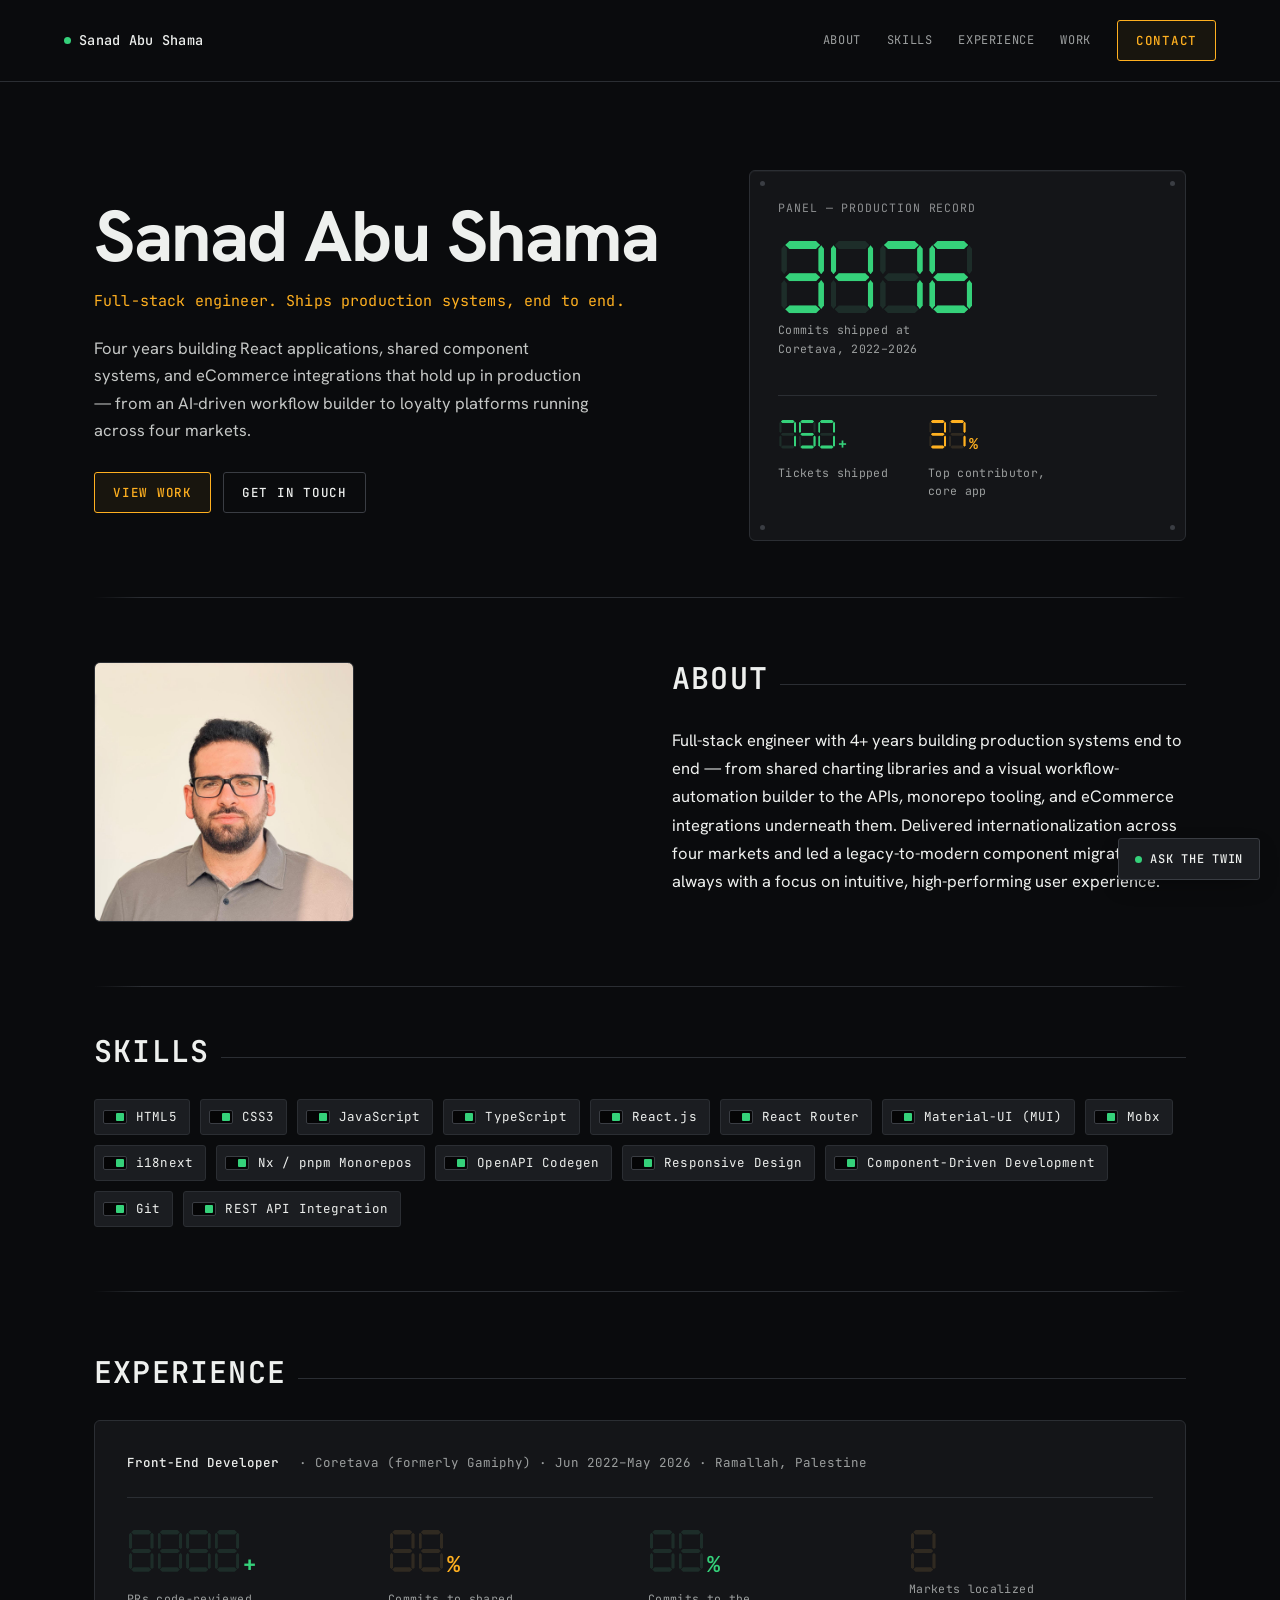
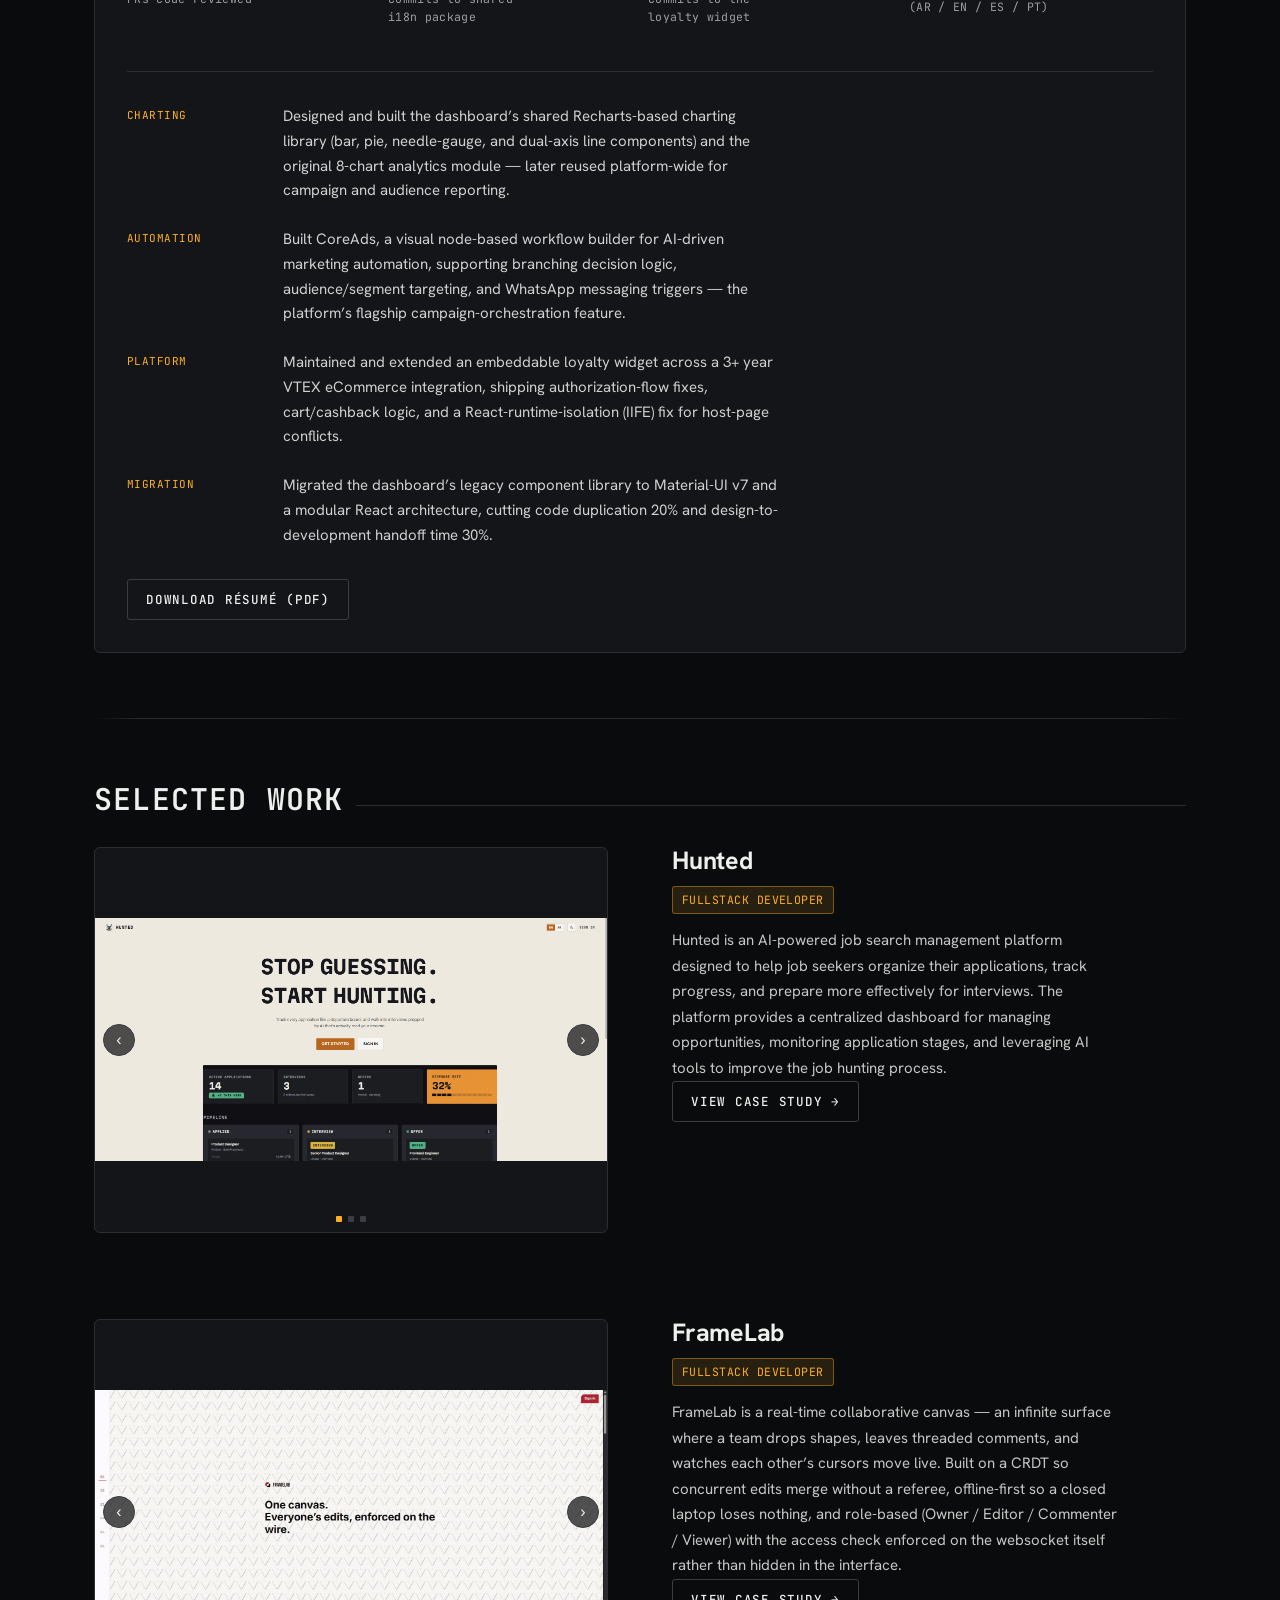
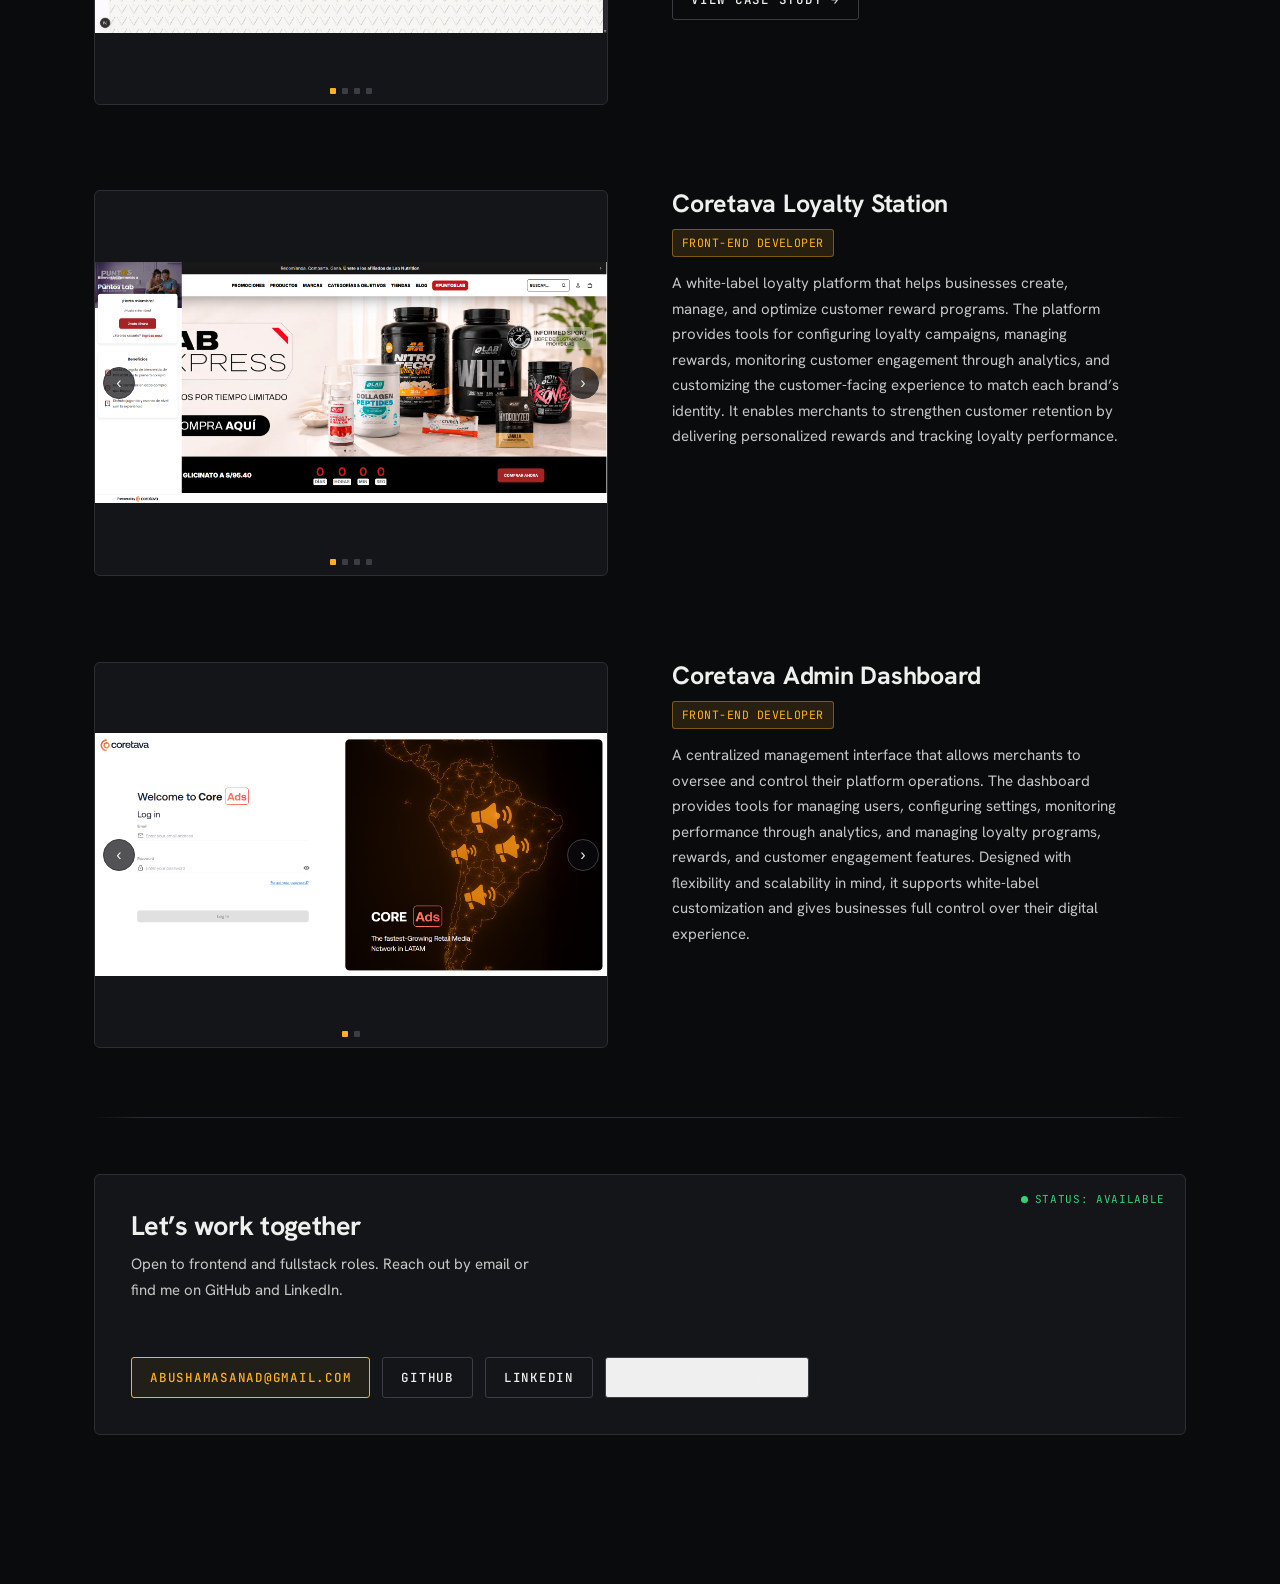
==== commit a2c3e605: "Add FrameLab case study page, link from the Work section Second entry in the case-study series, alon" ====
--- a/index.html
+++ b/index.html
@@ -374,6 +374,53 @@
           <div>
             <div class="slides lighten">
               <div class="slide" data-slide data-active>
+                <img src="images/work/framelab-1.png" alt="FrameLab landing page: real-time collaborative canvas pitch" data-placeholder="Screenshot coming soon" />
+              </div>
+              <div class="slide" data-slide>
+                <img src="images/work/framelab-2.png" alt="FrameLab documents dashboard: a grid of document cards showing owner and role" data-placeholder="Screenshot coming soon" />
+              </div>
+              <div class="slide" data-slide>
+                <img src="images/work/framelab-3.png" alt="FrameLab canvas editor: shapes on the crease-lattice grid with a comment pin, selection handles on a selected shape" data-placeholder="Screenshot coming soon" />
+              </div>
+              <div class="slide" data-slide>
+                <img src="images/work/framelab-4.png" alt="FrameLab Deploy access modal: per-person roles, invite by email, and general link access" data-placeholder="Screenshot coming soon" />
+              </div>
+              <button type="button" class="slide-nav slide-prev" data-prev aria-label="Previous screenshot">&lsaquo;</button>
+              <button type="button" class="slide-nav slide-next" data-next aria-label="Next screenshot">&rsaquo;</button>
+              <div class="slide-dots">
+                <button type="button" class="slide-dot" data-dot data-active aria-label="Screenshot 1"></button>
+                <button type="button" class="slide-dot" data-dot aria-label="Screenshot 2"></button>
+                <button type="button" class="slide-dot" data-dot aria-label="Screenshot 3"></button>
+                <button type="button" class="slide-dot" data-dot aria-label="Screenshot 4"></button>
+              </div>
+            </div>
+            <div class="slide-captions">
+              <p class="slide-caption" data-caption data-active></p>
+              <p class="slide-caption" data-caption></p>
+              <p class="slide-caption" data-caption></p>
+              <p class="slide-caption" data-caption></p>
+            </div>
+          </div>
+          <div>
+            <h3 class="project-title">FrameLab</h3>
+            <span class="tag tag-accent project-role">Fullstack Developer</span>
+            <p class="project-body">
+              FrameLab is a real-time collaborative canvas &mdash; an infinite surface
+              where a team drops shapes, leaves threaded comments, and watches each
+              other&rsquo;s cursors move live. Built on a CRDT so concurrent edits merge
+              without a referee, offline-first so a closed laptop loses nothing, and
+              role-based (Owner / Editor / Commenter / Viewer) with the access check
+              enforced on the websocket itself rather than hidden in the interface.
+            </p>
+            <a href="framelab/" class="btn btn-ghost">View case study &rarr;</a>
+          </div>
+        </article>
+
+        <!-- 03 -->
+        <article class="project" data-slideshow>
+          <div>
+            <div class="slides lighten">
+              <div class="slide" data-slide data-active>
                 <img src="images/work/loyalty-station-1.png" alt="Coretava Loyalty Station screenshot 1" data-placeholder="Screenshot coming soon" />
               </div>
               <div class="slide" data-slide>
@@ -416,7 +463,7 @@
           </div>
         </article>
 
-        <!-- 03 -->
+        <!-- 04 -->
         <article class="project" data-slideshow>
           <div>
             <div class="slides lighten">
@@ -509,6 +556,10 @@
       <div class="twin-stream" data-twin-stream role="log" aria-live="polite" aria-atomic="false"></div>
 
       <form class="twin-composer" data-twin-form>
+        <!-- Cloudflare Turnstile renders into this on demand, only once
+             TURNSTILE_ENABLED is flipped on in twin.js. Empty and inert
+             until then. -->
+        <div class="twin-turnstile" data-twin-turnstile></div>
         <label class="visually-hidden" for="twin-input">Ask a question</label>
         <textarea id="twin-input" data-twin-input rows="1" maxlength="2000"
                   placeholder="Ask about his work&hellip;" autocomplete="off"></textarea>
--- a/assets/css/telemetry.css
+++ b/assets/css/telemetry.css
@@ -896,6 +896,10 @@
 
 /* — composer — */
 .twin-composer { flex: none; padding: 12px 14px 14px; border-top: 1px solid var(--bezel); }
+/* Cloudflare Turnstile: zero-size and invisible until (rarely) it needs to
+   show an interactive challenge, at which point it renders its own iframe
+   chrome — not something this stylesheet can reach into or theme further. */
+.twin-turnstile:not(:empty) { margin-bottom: 10px; }
 .twin-composer textarea {
   display: block; width: 100%;
   resize: none; max-height: 130px;
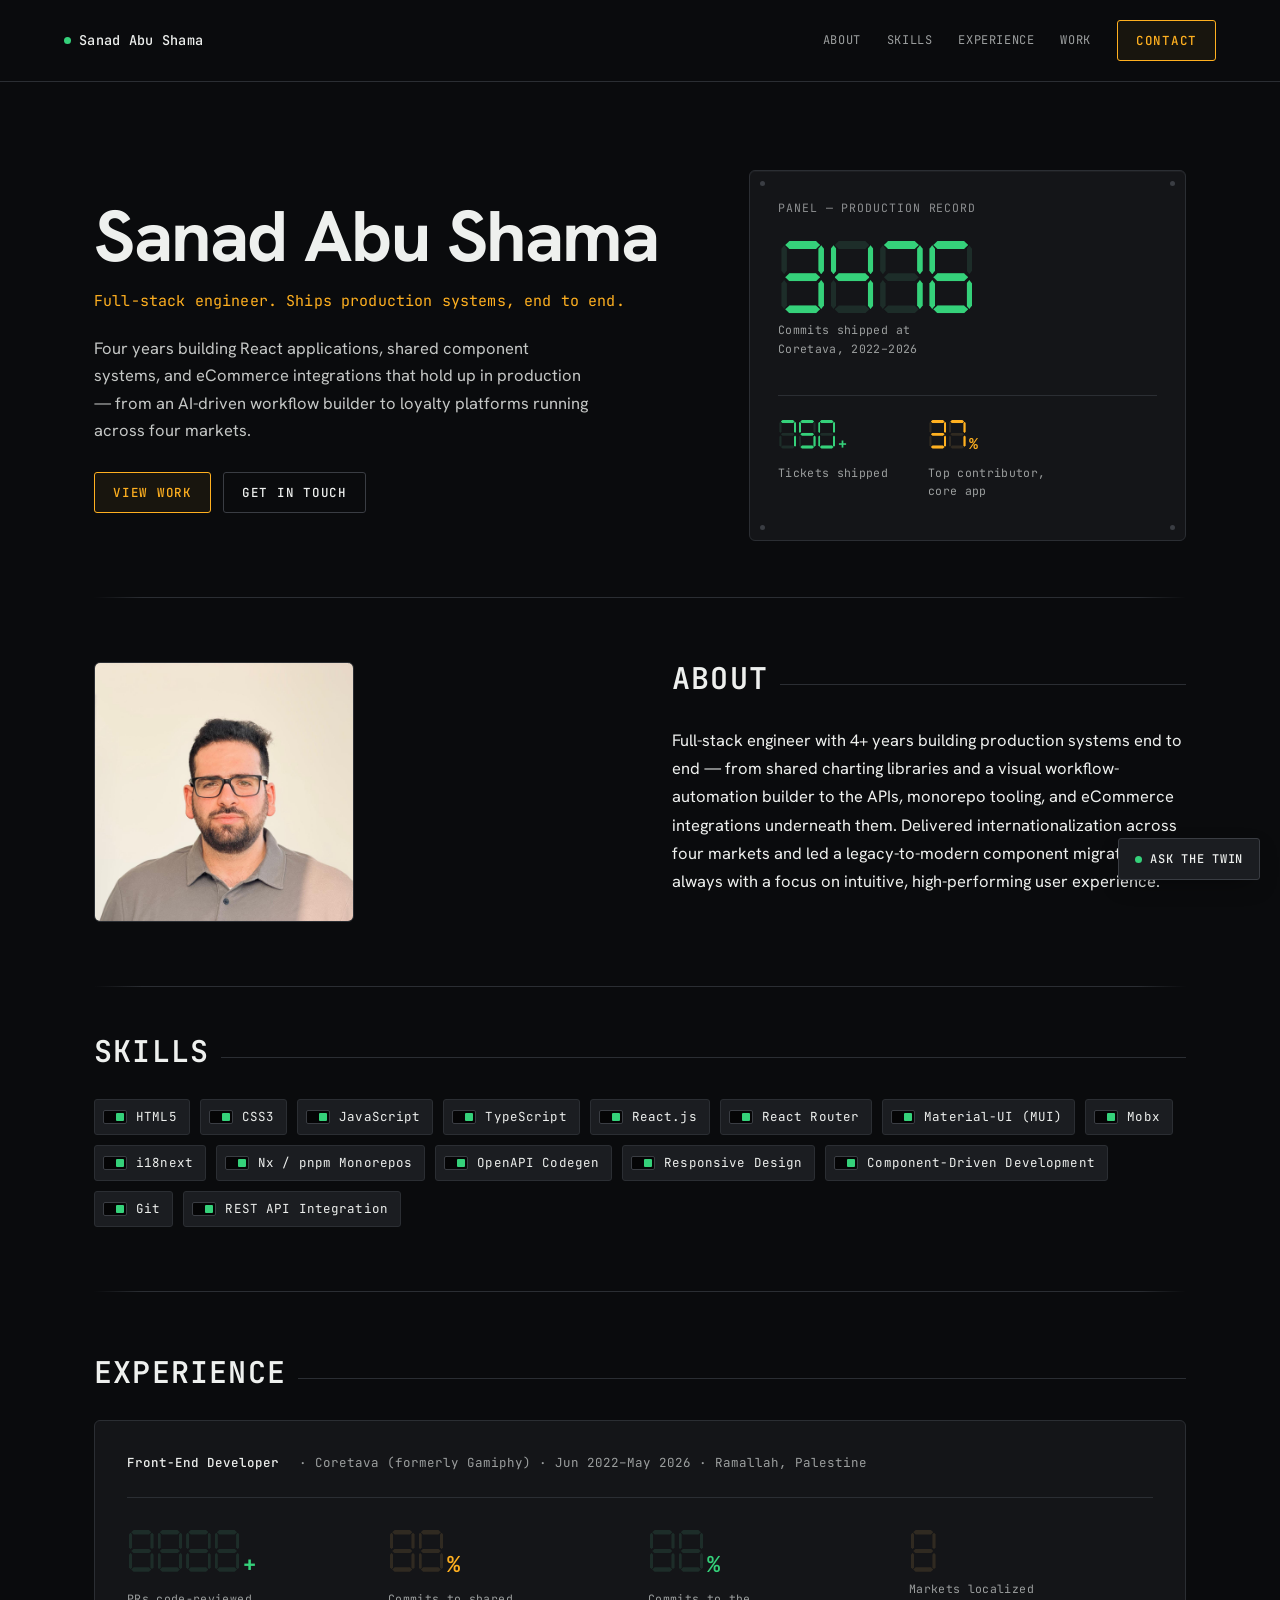
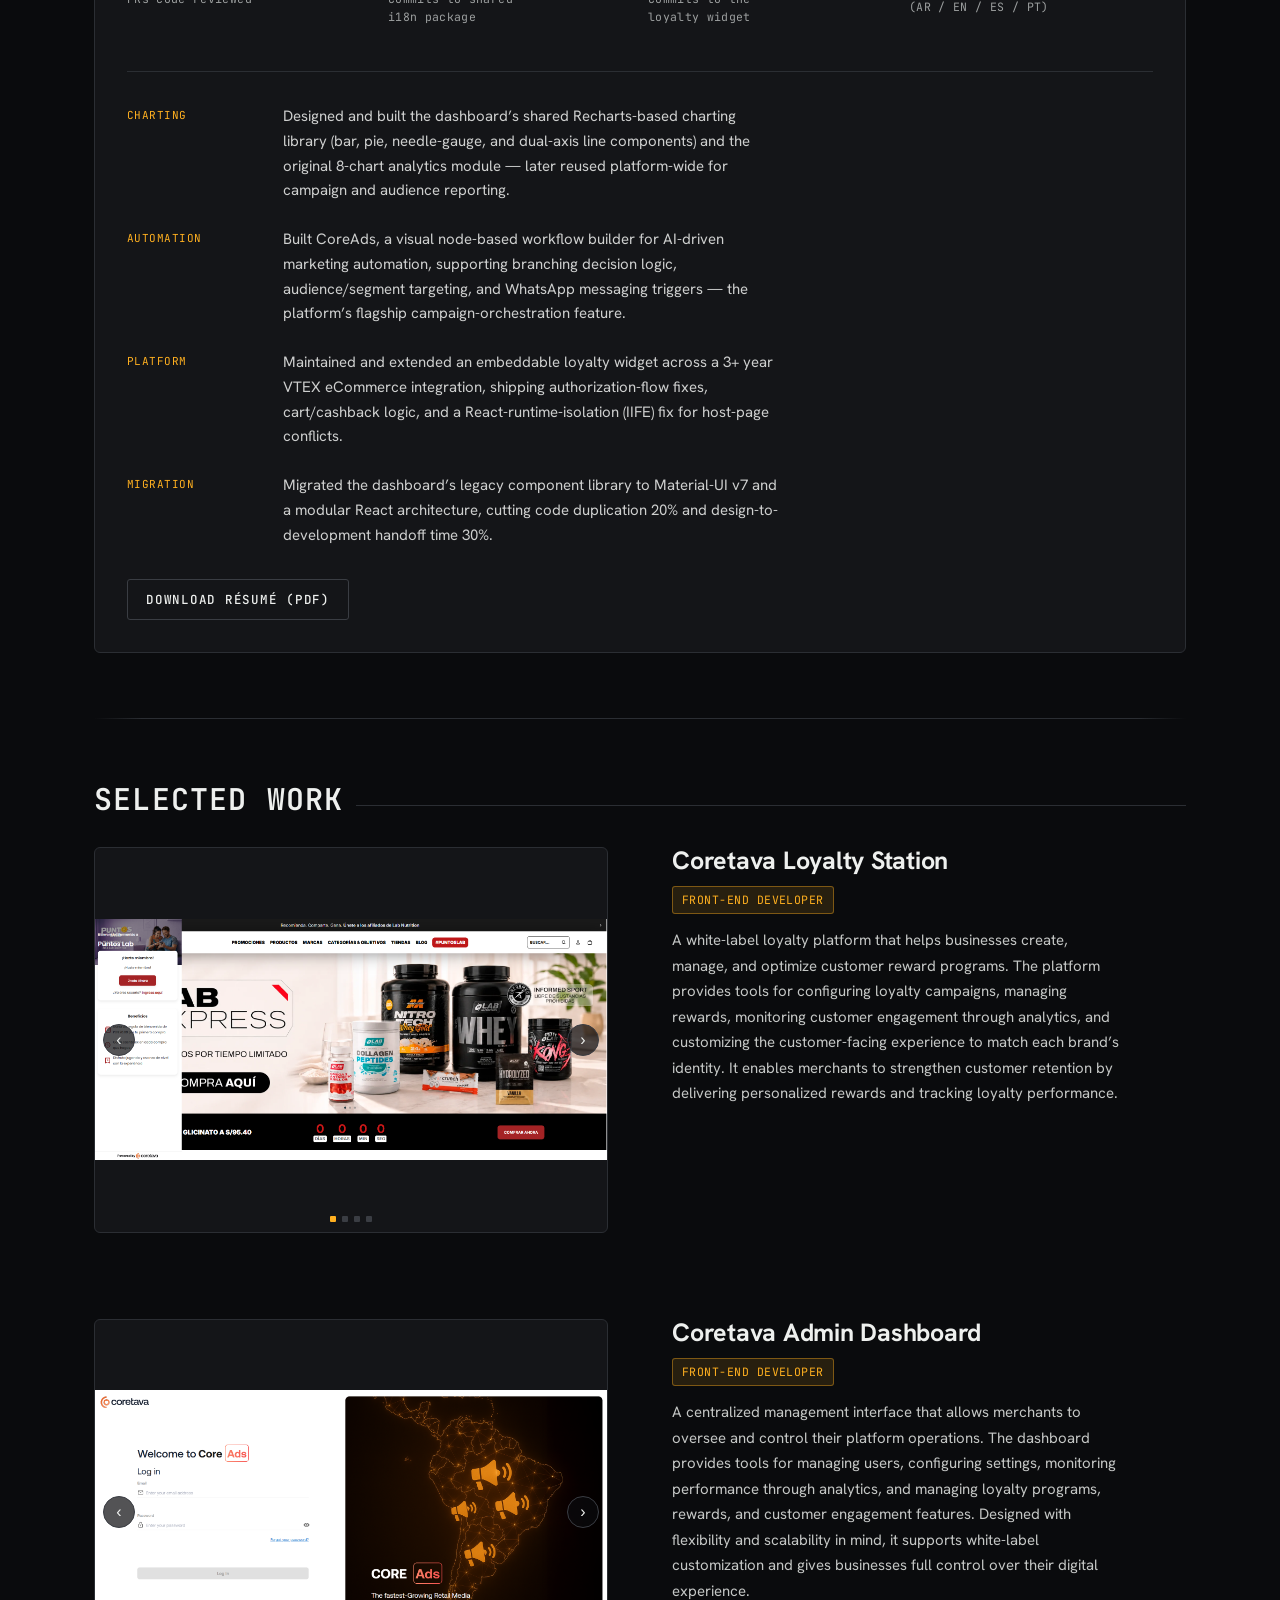
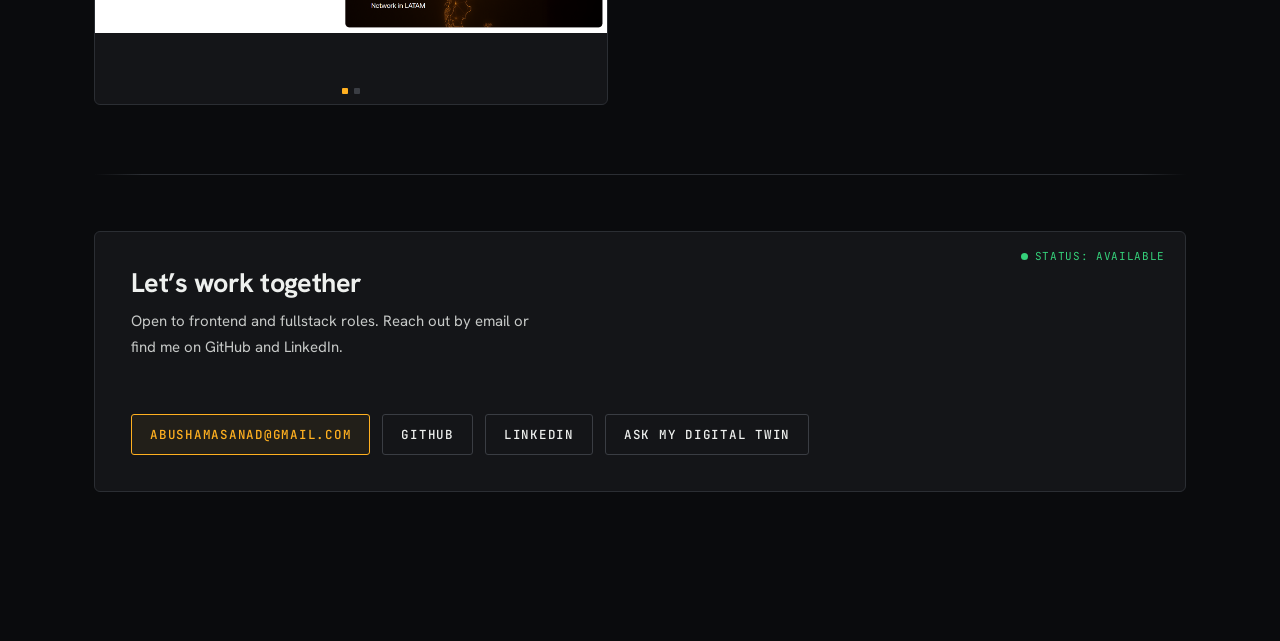
==== commit 807a8fad: "Remove Hunted and FrameLab from the portfolio Delete both case-study pages, their screenshots, the S" ====
--- a/index.html
+++ b/index.html
@@ -331,94 +331,6 @@
         <!-- 01 -->
         <article class="project" data-slideshow>
           <div>
-            <div class="slides">
-              <div class="slide" data-slide data-active>
-                <img src="images/work/hunted-1.png" alt="Hunted landing page: hero pitch with live pipeline stats and response rate" data-placeholder="Screenshot coming soon" />
-              </div>
-              <div class="slide" data-slide>
-                <img src="images/work/hunted-2.png" alt="Hunted dashboard: active applications, interview stats, and pipeline overview" data-placeholder="Screenshot coming soon" />
-              </div>
-              <div class="slide" data-slide>
-                <img src="images/work/hunted-3.png" alt="Hunted Kanban board: drag-and-drop application pipeline by stage" data-placeholder="Screenshot coming soon" />
-              </div>
-              <button type="button" class="slide-nav slide-prev" data-prev aria-label="Previous screenshot">&lsaquo;</button>
-              <button type="button" class="slide-nav slide-next" data-next aria-label="Next screenshot">&rsaquo;</button>
-              <div class="slide-dots">
-                <button type="button" class="slide-dot" data-dot data-active aria-label="Screenshot 1"></button>
-                <button type="button" class="slide-dot" data-dot aria-label="Screenshot 2"></button>
-                <button type="button" class="slide-dot" data-dot aria-label="Screenshot 3"></button>
-              </div>
-            </div>
-            <div class="slide-captions">
-              <p class="slide-caption" data-caption data-active></p>
-              <p class="slide-caption" data-caption></p>
-              <p class="slide-caption" data-caption></p>
-            </div>
-          </div>
-          <div>
-            <h3 class="project-title">Hunted</h3>
-            <span class="tag tag-accent project-role">Fullstack Developer</span>
-            <p class="project-body">
-              Hunted is an AI-powered job search management platform designed to help job
-              seekers organize their applications, track progress, and prepare more
-              effectively for interviews. The platform provides a centralized dashboard
-              for managing opportunities, monitoring application stages, and leveraging
-              AI tools to improve the job hunting process.
-            </p>
-            <a href="hunted/" class="btn btn-ghost">View case study &rarr;</a>
-          </div>
-        </article>
-
-        <!-- 02 -->
-        <article class="project" data-slideshow>
-          <div>
-            <div class="slides lighten">
-              <div class="slide" data-slide data-active>
-                <img src="images/work/framelab-1.png" alt="FrameLab landing page: real-time collaborative canvas pitch" data-placeholder="Screenshot coming soon" />
-              </div>
-              <div class="slide" data-slide>
-                <img src="images/work/framelab-2.png" alt="FrameLab documents dashboard: a grid of document cards showing owner and role" data-placeholder="Screenshot coming soon" />
-              </div>
-              <div class="slide" data-slide>
-                <img src="images/work/framelab-3.png" alt="FrameLab canvas editor: shapes on the crease-lattice grid with a comment pin, selection handles on a selected shape" data-placeholder="Screenshot coming soon" />
-              </div>
-              <div class="slide" data-slide>
-                <img src="images/work/framelab-4.png" alt="FrameLab Deploy access modal: per-person roles, invite by email, and general link access" data-placeholder="Screenshot coming soon" />
-              </div>
-              <button type="button" class="slide-nav slide-prev" data-prev aria-label="Previous screenshot">&lsaquo;</button>
-              <button type="button" class="slide-nav slide-next" data-next aria-label="Next screenshot">&rsaquo;</button>
-              <div class="slide-dots">
-                <button type="button" class="slide-dot" data-dot data-active aria-label="Screenshot 1"></button>
-                <button type="button" class="slide-dot" data-dot aria-label="Screenshot 2"></button>
-                <button type="button" class="slide-dot" data-dot aria-label="Screenshot 3"></button>
-                <button type="button" class="slide-dot" data-dot aria-label="Screenshot 4"></button>
-              </div>
-            </div>
-            <div class="slide-captions">
-              <p class="slide-caption" data-caption data-active></p>
-              <p class="slide-caption" data-caption></p>
-              <p class="slide-caption" data-caption></p>
-              <p class="slide-caption" data-caption></p>
-            </div>
-          </div>
-          <div>
-            <h3 class="project-title">FrameLab</h3>
-            <span class="tag tag-accent project-role">Fullstack Developer</span>
-            <p class="project-body">
-              FrameLab is a real-time collaborative canvas &mdash; an infinite surface
-              where a team drops shapes, leaves threaded comments, and watches each
-              other&rsquo;s cursors move live. Built on a CRDT so concurrent edits merge
-              without a referee, offline-first so a closed laptop loses nothing, and
-              role-based (Owner / Editor / Commenter / Viewer) with the access check
-              enforced on the websocket itself rather than hidden in the interface.
-            </p>
-            <a href="framelab/" class="btn btn-ghost">View case study &rarr;</a>
-          </div>
-        </article>
-
-        <!-- 03 -->
-        <article class="project" data-slideshow>
-          <div>
             <div class="slides lighten">
               <div class="slide" data-slide data-active>
                 <img src="images/work/loyalty-station-1.png" alt="Coretava Loyalty Station screenshot 1" data-placeholder="Screenshot coming soon" />
@@ -463,7 +375,7 @@
           </div>
         </article>
 
-        <!-- 04 -->
+        <!-- 02 -->
         <article class="project" data-slideshow>
           <div>
             <div class="slides lighten">
--- a/assets/css/telemetry.css
+++ b/assets/css/telemetry.css
@@ -105,6 +105,8 @@
 .btn {
   display: inline-flex; align-items: center; justify-content: center; gap: 8px;
   cursor: pointer; text-decoration: none;
+  appearance: none; -webkit-appearance: none;
+  background: transparent; margin: 0;
   font-family: var(--font-mono); font-weight: 500;
   text-transform: uppercase; letter-spacing: 0.06em;
   font-size: 12.5px; line-height: 1.2;
